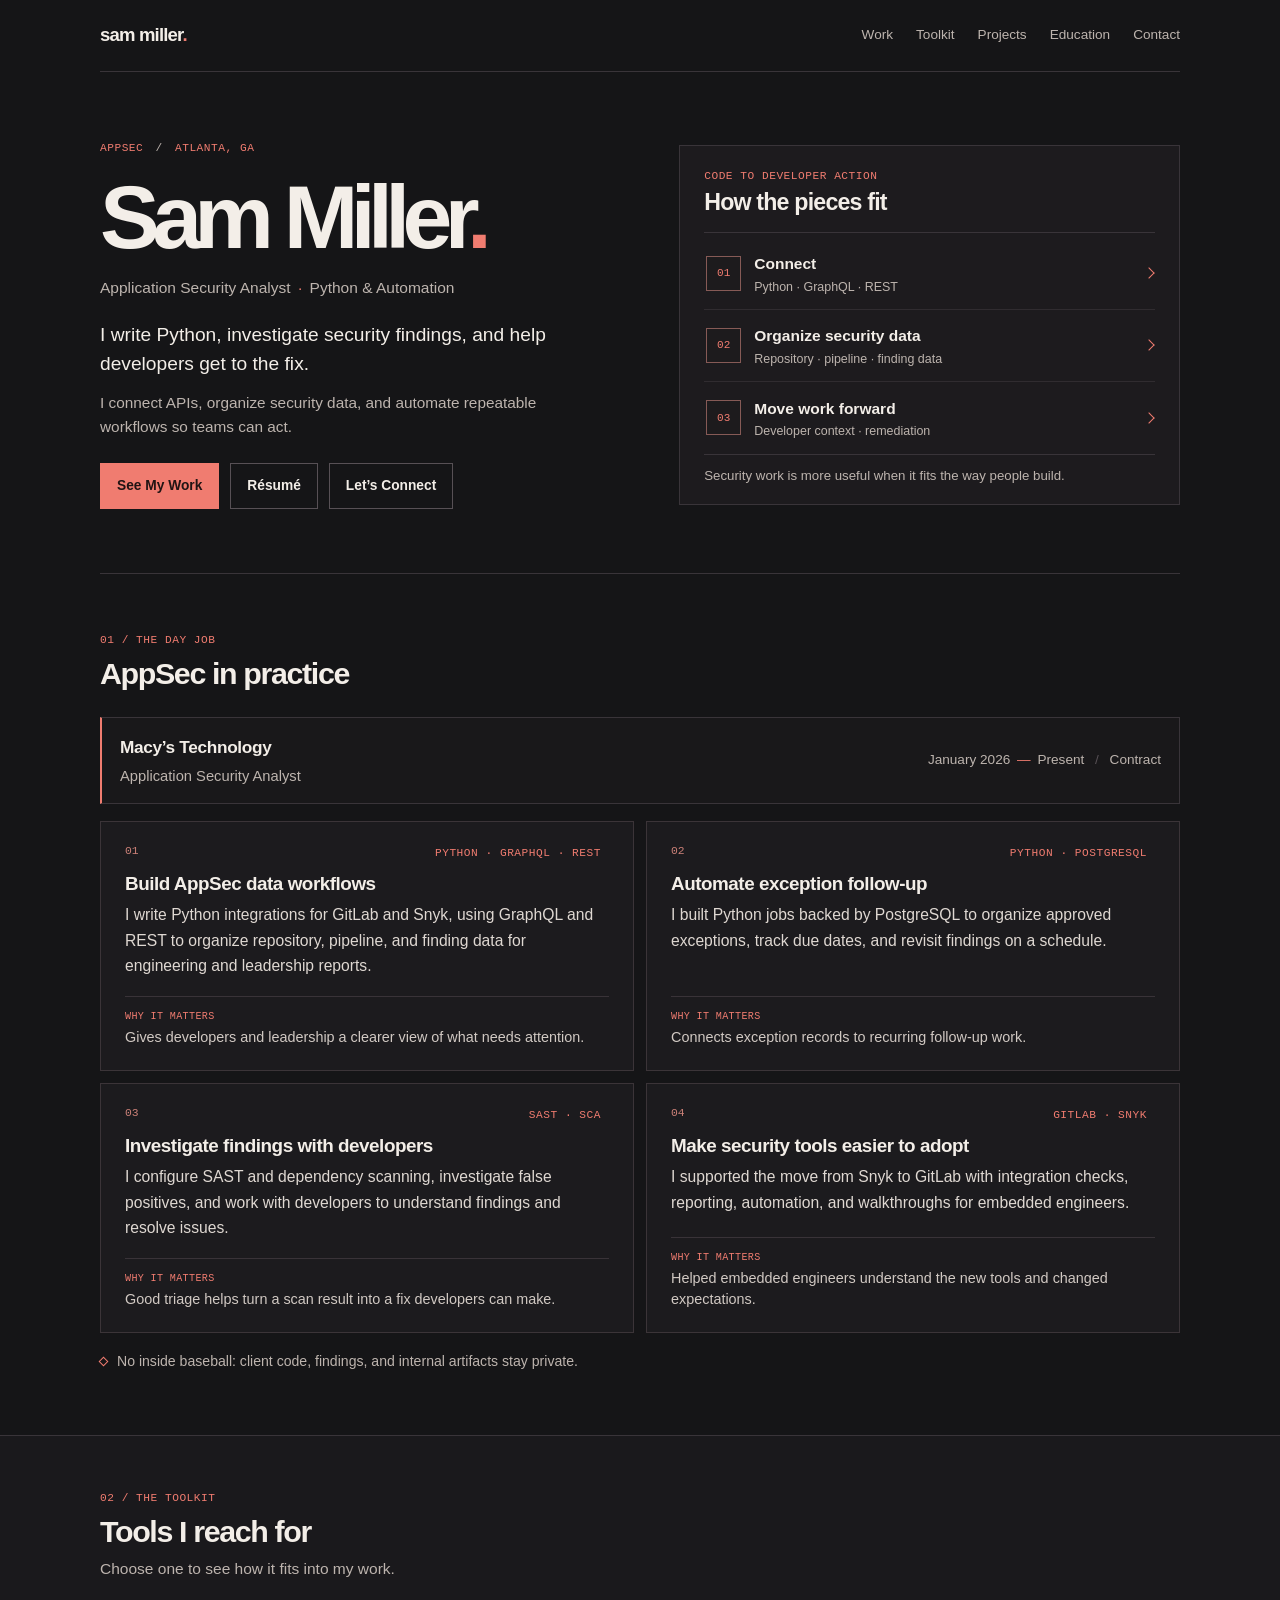
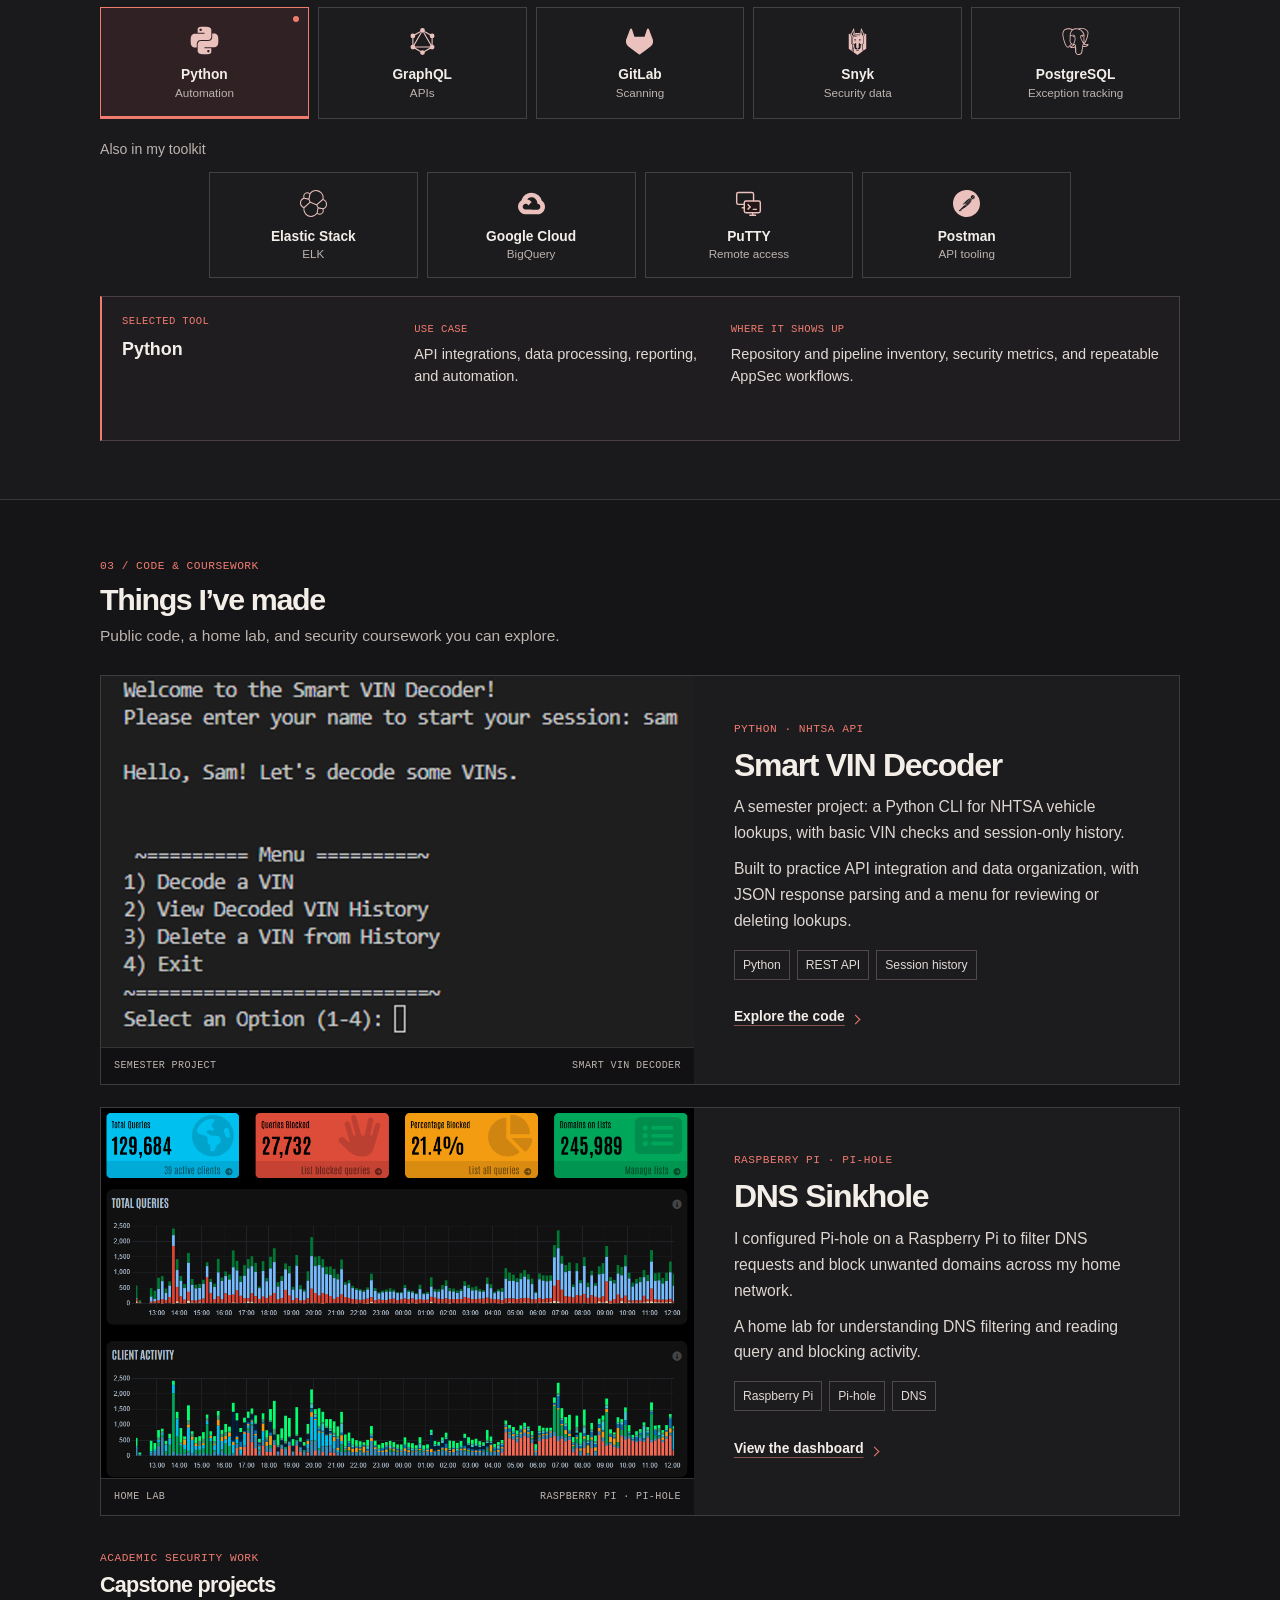
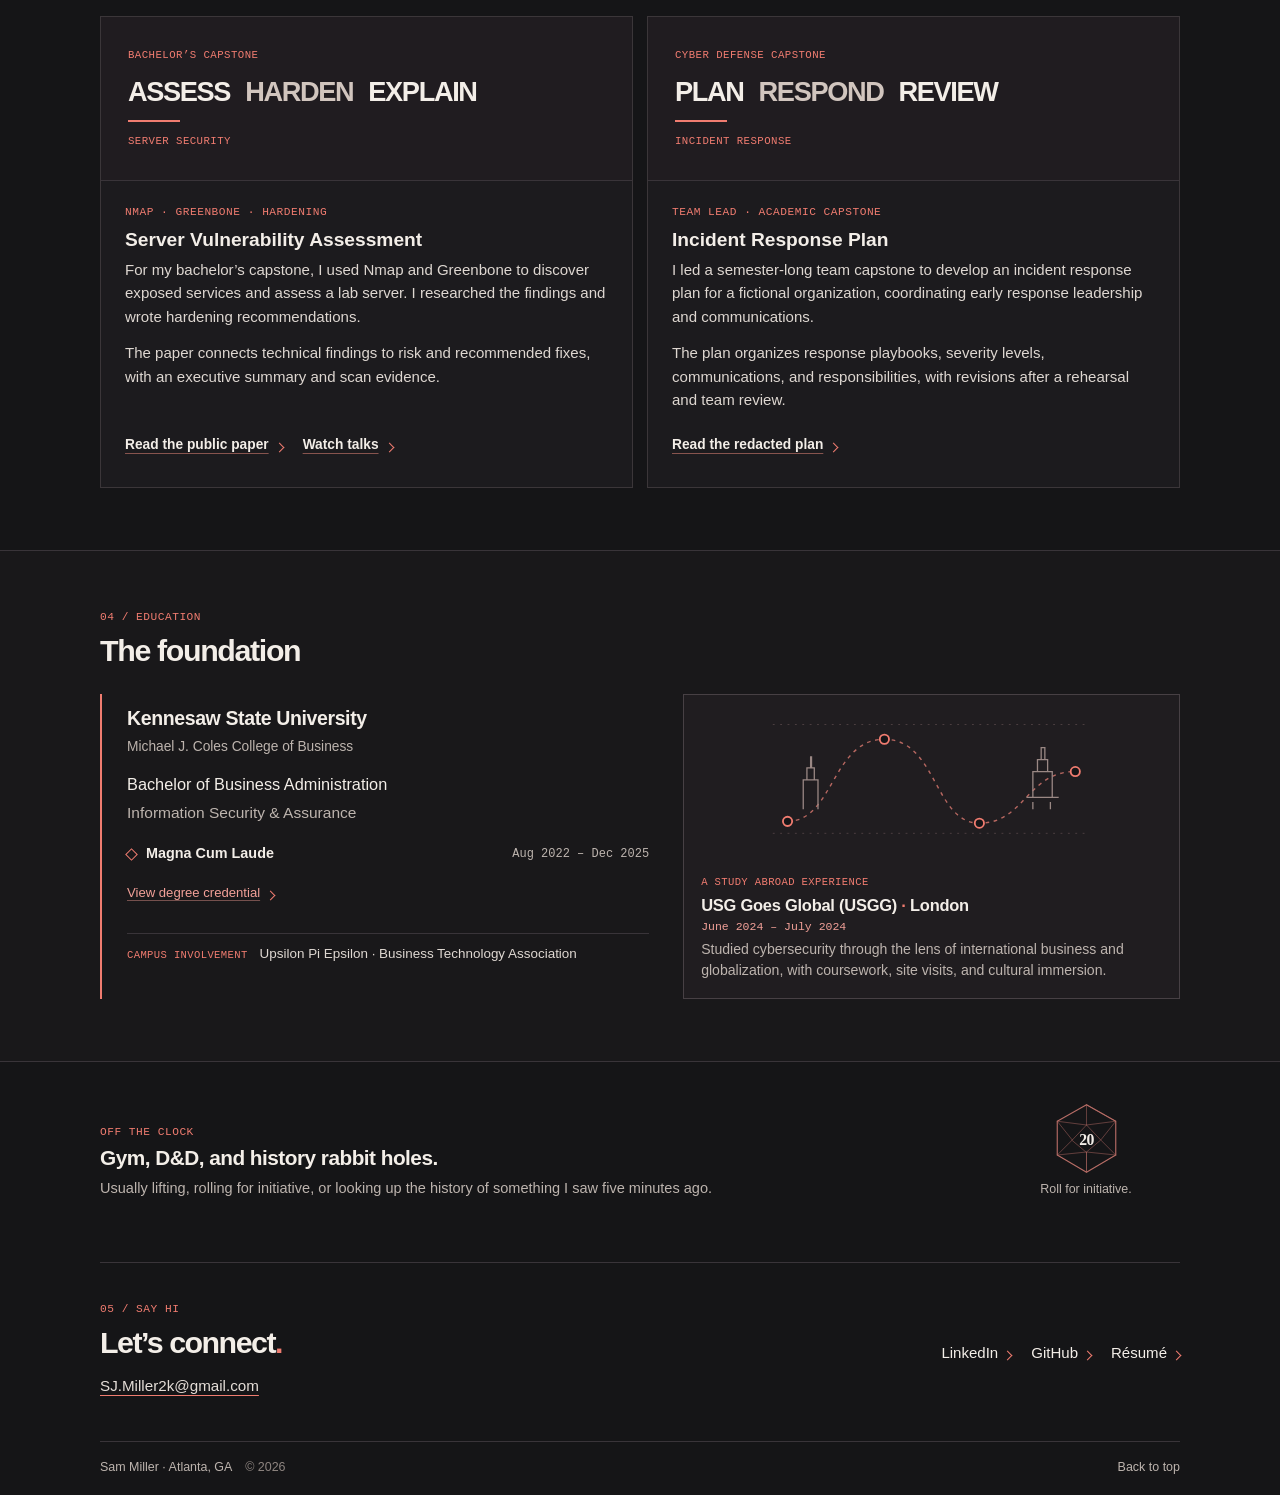
==== index.html @ bec7e261 "Remove public relocation wording" ====
<!doctype html>
<html lang="en">
<head>
<meta charset="utf-8">
<meta name="viewport" content="width=device-width, initial-scale=1">
<meta name="description" content="Sam Miller is an Atlanta-based Application Security Analyst who writes Python, connects security APIs, automates workflows, and works with developers on remediation.">
<meta name="author" content="Sam Miller">
<link rel="canonical" href="https://sammiller.netlify.app/">
<link rel="alternate" type="application/json" href="profile.json" title="Sam Miller profile data">
<meta name="theme-color" content="#151517">
<meta http-equiv="Content-Security-Policy" content="default-src 'none'; script-src 'self'; style-src 'self'; img-src 'self'; font-src 'self'; connect-src 'none'; object-src 'none'; base-uri 'none'; form-action 'none'">
<title>Sam Miller | Application Security</title>
<link rel="icon" href="assets/favicon.svg" type="image/svg+xml">
<link rel="stylesheet" href="styles.css">
<script src="app.js" defer></script>
</head>
<body itemscope itemtype="https://schema.org/ProfilePage">
<a class="skip" href="#main">Skip to content</a>
<header class="site-header wrap">
  <a class="wordmark" href="#" aria-label="Sam Miller, home">sam miller<span>.</span></a>
  <nav aria-label="Main navigation"><a href="#work">Work</a><a href="#toolkit">Toolkit</a><a href="#projects">Projects</a><a href="#education">Education</a><a href="#contact">Contact</a></nav>
</header>
<main id="main" tabindex="-1" itemprop="mainEntity" itemscope itemtype="https://schema.org/Person">
<meta itemprop="name" content="Sam Miller"><meta itemprop="jobTitle" content="Application Security Analyst">
<link itemprop="url" href="https://sammiller.netlify.app/"><link itemprop="sameAs" href="https://github.com/smill257"><link itemprop="sameAs" href="https://www.linkedin.com/in/booleanmethods/">
<section class="hero wrap" aria-labelledby="hero-title">
  <div class="hero-copy">
    <p class="eyebrow">APPSEC <span aria-hidden="true">/</span> ATLANTA, GA</p>
    <h1 id="hero-title">Sam Miller<span class="period">.</span></h1>
    <p class="hero-role">Application Security Analyst <span aria-hidden="true">·</span> Python &amp; Automation</p>
    <p class="hero-description">I write Python, investigate security findings, and help developers get to the fix.</p>
    <p class="hero-support">I connect APIs, organize security data, and automate repeatable workflows so teams can act.</p>
    <div class="hero-actions"><a class="button button-primary" href="#work">See My Work</a><a class="button button-secondary" href="assets/2026%20Sam%20Miller%20Resume.pdf" target="_blank" rel="noopener noreferrer">Résumé <span class="sr-only">(opens in a new tab)</span></a><a class="button button-secondary hero-connect" href="https://www.linkedin.com/in/booleanmethods/" target="_blank" rel="noopener noreferrer">Let&rsquo;s Connect<span class="sr-only"> (opens in a new tab)</span></a></div>
  </div>
  <div class="workflow" role="group" aria-labelledby="workflow-title">
    <div class="workflow-heading"><p class="eyebrow">CODE TO DEVELOPER ACTION</p><h2 id="workflow-title">How the pieces fit</h2></div>
    <ol class="workflow-list">
      <li><a class="workflow-step" href="#toolkit" data-tool-link="python"><span class="workflow-index">01</span><span class="workflow-copy"><strong>Connect</strong><small>Python <span aria-hidden="true">·</span> GraphQL <span aria-hidden="true">·</span> REST</small></span><span class="workflow-link" aria-hidden="true"></span></a></li>
      <li><a class="workflow-step" href="#reporting"><span class="workflow-index">02</span><span class="workflow-copy"><strong>Organize security data</strong><small>Repository <span aria-hidden="true">·</span> pipeline <span aria-hidden="true">·</span> finding data</small></span><span class="workflow-link" aria-hidden="true"></span></a></li>
      <li><a class="workflow-step" href="#scanning"><span class="workflow-index">03</span><span class="workflow-copy"><strong>Move work forward</strong><small>Developer context <span aria-hidden="true">·</span> remediation</small></span><span class="workflow-link" aria-hidden="true"></span></a></li>
    </ol>
    <p class="workflow-caption">Security work is more useful when it fits the way people build.</p>
  </div>
</section>

<section id="work" class="section work-section wrap" aria-labelledby="work-title">
  <header class="section-heading"><p class="eyebrow">01 / THE DAY JOB</p><h2 id="work-title">AppSec in practice</h2></header>
  <div class="employment">
    <div class="employer-lockup"><p class="employer-name">Macy&rsquo;s Technology</p><p class="employer-role">Application Security Analyst</p></div>
    <p class="employment-dates"><time datetime="2026-01">January 2026</time> <span aria-hidden="true">—</span> Present <span class="employment-divider" aria-hidden="true">/</span> Contract</p>
  </div>
  <div class="work-grid">
    <article class="work-card" id="reporting"><div class="work-card-top"><span class="work-icon" aria-hidden="true">01</span><p class="eyebrow">PYTHON <span aria-hidden="true">·</span> GRAPHQL <span aria-hidden="true">·</span> REST</p></div><h3>Build AppSec data workflows</h3><p class="work-description">I write Python integrations for GitLab and Snyk, using GraphQL and REST to organize repository, pipeline, and finding data for engineering and leadership reports.</p><p class="work-reason"><span>WHY IT MATTERS</span>Gives developers and leadership a clearer view of what needs attention.</p></article>
    <article class="work-card" id="exceptions"><div class="work-card-top"><span class="work-icon" aria-hidden="true">02</span><p class="eyebrow">PYTHON <span aria-hidden="true">·</span> POSTGRESQL</p></div><h3>Automate exception follow-up</h3><p class="work-description">I built Python jobs backed by PostgreSQL to organize approved exceptions, track due dates, and revisit findings on a schedule.</p><p class="work-reason"><span>WHY IT MATTERS</span>Connects exception records to recurring follow-up work.</p></article>
    <article class="work-card" id="scanning"><div class="work-card-top"><span class="work-icon" aria-hidden="true">03</span><p class="eyebrow">SAST <span aria-hidden="true">·</span> SCA</p></div><h3>Investigate findings with developers</h3><p class="work-description">I configure SAST and dependency scanning, investigate false positives, and work with developers to understand findings and resolve issues.</p><p class="work-reason"><span>WHY IT MATTERS</span>Good triage helps turn a scan result into a fix developers can make.</p></article>
    <article class="work-card" id="migration"><div class="work-card-top"><span class="work-icon" aria-hidden="true">04</span><p class="eyebrow">GITLAB <span aria-hidden="true">·</span> SNYK</p></div><h3>Make security tools easier to adopt</h3><p class="work-description">I supported the move from Snyk to GitLab with integration checks, reporting, automation, and walkthroughs for embedded engineers.</p><p class="work-reason"><span>WHY IT MATTERS</span>Helped embedded engineers understand the new tools and changed expectations.</p></article>
  </div>
  <p class="private-note"><span class="private-note-mark" aria-hidden="true"></span>No inside baseball: client code, findings, and internal artifacts stay private.</p>
</section>

<section id="toolkit" class="tool-section" aria-labelledby="toolkit-title"><div class="wrap">
  <header class="section-heading"><p class="eyebrow">02 / THE TOOLKIT</p><h2 id="toolkit-title">Tools I reach for</h2><p>Choose one to see how it fits into my work.</p></header>
  <ul class="tool-grid" aria-label="Core AppSec tools; select a tool for details">
    <li><button type="button" disabled class="tool-button" data-tool="python" aria-controls="tool-detail" aria-pressed="true"><span class="icon-shell"><img src="assets/python.svg" alt="" width="36" height="36"></span><span class="tool-name">Python</span><small>Automation</small></button></li>
    <li><button type="button" disabled class="tool-button" data-tool="graphql" aria-controls="tool-detail" aria-pressed="false"><span class="icon-shell"><img src="assets/graphql.svg" alt="" width="36" height="36"></span><span class="tool-name">GraphQL</span><small>APIs</small></button></li>
    <li><button type="button" disabled class="tool-button" data-tool="gitlab" aria-controls="tool-detail" aria-pressed="false"><span class="icon-shell"><img src="assets/gitlab.svg" alt="" width="36" height="36"></span><span class="tool-name">GitLab</span><small>Scanning</small></button></li>
    <li><button type="button" disabled class="tool-button" data-tool="snyk" aria-controls="tool-detail" aria-pressed="false"><span class="icon-shell"><img src="assets/snyk.svg" alt="" width="36" height="36"></span><span class="tool-name">Snyk</span><small>Security data</small></button></li>
    <li><button type="button" disabled class="tool-button" data-tool="postgresql" aria-controls="tool-detail" aria-pressed="false"><span class="icon-shell"><img src="assets/postgresql.svg" alt="" width="36" height="36"></span><span class="tool-name">PostgreSQL</span><small>Exception tracking</small></button></li>
  </ul>
  <p class="tool-familiar-label">Also in my toolkit</p>
  <ul class="tool-grid tool-grid-secondary" aria-label="Additional tools; select a tool for details">
    <li><button type="button" disabled class="tool-button" data-tool="elastic" aria-controls="tool-detail" aria-pressed="false"><span class="icon-shell"><img src="assets/elastic.svg" alt="" width="36" height="36"></span><span class="tool-name">Elastic Stack</span><small>ELK</small></button></li>
    <li><button type="button" disabled class="tool-button" data-tool="googlecloud" aria-controls="tool-detail" aria-pressed="false"><span class="icon-shell"><img src="assets/googlecloud.svg" alt="" width="36" height="36"></span><span class="tool-name">Google Cloud</span><small>BigQuery</small></button></li>
    <li><button type="button" disabled class="tool-button" data-tool="putty" aria-controls="tool-detail" aria-pressed="false"><span class="icon-shell"><img src="assets/putty.svg" alt="" width="36" height="36"></span><span class="tool-name">PuTTY</span><small>Remote access</small></button></li>
    <li><button type="button" disabled class="tool-button" data-tool="postman" aria-controls="tool-detail" aria-pressed="false"><span class="icon-shell"><img src="assets/postman.svg" alt="" width="36" height="36"></span><span class="tool-name">Postman</span><small>API tooling</small></button></li>
  </ul>
  <div id="tool-detail" class="tool-detail" aria-live="polite" aria-atomic="true">
    <div class="tool-current"><span class="detail-label">SELECTED TOOL</span><strong id="tool-name">Python</strong></div>
    <div class="tool-notes"><div><span class="detail-label">USE CASE</span><p id="tool-use">API integrations, data processing, reporting, and automation.</p></div><div><span class="detail-label">WHERE IT SHOWS UP</span><p id="tool-description">Repository and pipeline inventory, security metrics, and repeatable AppSec workflows.</p></div></div>
  </div>
</div></section>

<section id="projects" class="section projects-section wrap" aria-labelledby="projects-title">
  <header class="section-heading"><p class="eyebrow">03 / CODE &amp; COURSEWORK</p><h2 id="projects-title">Things I&rsquo;ve made</h2><p>Public code, a home lab, and security coursework you can explore.</p></header>
  <article class="project-feature">
    <figure class="project-visual">
      <a class="project-image-link" href="assets/vin.png" target="_blank" rel="noopener noreferrer" aria-label="Open the Smart VIN Decoder screenshot at full size"><img src="assets/vin.png" alt="Smart VIN Decoder menu with options to decode a VIN, view lookup history, or remove an entry" width="1799" height="1125"></a>
      <figcaption><span>SEMESTER PROJECT</span><span>SMART VIN DECODER</span></figcaption>
    </figure>
    <div class="project-feature-copy"><p class="eyebrow">PYTHON <span aria-hidden="true">·</span> NHTSA API</p><h3>Smart VIN Decoder</h3><p>A semester project: a Python CLI for NHTSA vehicle lookups, with basic VIN checks and session-only history.</p><p class="project-why">Built to practice API integration and data organization, with JSON response parsing and a menu for reviewing or deleting lookups.</p><ul class="project-tags" aria-label="Project technologies"><li>Python</li><li>REST API</li><li>Session history</li></ul><a class="text-link" href="https://github.com/ksu-is/Smart-VIN-Decoder" target="_blank" rel="noopener noreferrer">Explore the code <span class="arrow-mark" aria-hidden="true"></span><span class="sr-only">(opens in a new tab)</span></a></div>
  </article>
  <article class="project-feature project-feature-secondary">
    <figure class="project-visual">
      <a class="project-image-link" href="assets/homelab.png" target="_blank" rel="noopener noreferrer" aria-label="Open the Pi-hole home network screenshot at full size"><img src="assets/homelab.png" alt="Pi-hole dashboard showing DNS query and blocking activity on my home network" width="1082" height="686" loading="lazy"></a>
      <figcaption><span>HOME LAB</span><span>RASPBERRY PI · PI-HOLE</span></figcaption>
    </figure>
    <div class="project-feature-copy"><p class="eyebrow">RASPBERRY PI <span aria-hidden="true">·</span> PI-HOLE</p><h3>DNS Sinkhole</h3><p>I configured Pi-hole on a Raspberry Pi to filter DNS requests and block unwanted domains across my home network.</p><p class="project-why">A home lab for understanding DNS filtering and reading query and blocking activity.</p><ul class="project-tags" aria-label="Project technologies"><li>Raspberry Pi</li><li>Pi-hole</li><li>DNS</li></ul><a class="text-link" href="assets/homelab.png" target="_blank" rel="noopener noreferrer">View the dashboard <span class="arrow-mark" aria-hidden="true"></span><span class="sr-only">(opens in a new tab)</span></a></div>
  </article>
  <div class="capstone-group" aria-labelledby="capstones-title">
    <header class="capstone-group-heading"><p class="eyebrow">ACADEMIC SECURITY WORK</p><h3 id="capstones-title">Capstone projects</h3></header>
    <div class="project-grid">
      <article class="project-card capstone-card">
        <div class="capstone-art" role="img" aria-label="Bachelor's capstone about server security, vulnerability assessment, and hardening"><p class="capstone-art-label">BACHELOR&rsquo;S CAPSTONE</p><div class="capstone-art-title"><span>ASSESS</span><span>HARDEN</span><span>EXPLAIN</span></div><div class="capstone-art-rule" aria-hidden="true"></div><p class="capstone-art-note">SERVER SECURITY</p></div>
        <div class="project-body"><p class="eyebrow">NMAP <span aria-hidden="true">·</span> GREENBONE <span aria-hidden="true">·</span> HARDENING</p><h4>Server Vulnerability Assessment</h4><p>For my bachelor&rsquo;s capstone, I used Nmap and Greenbone to discover exposed services and assess a lab server. I researched the findings and wrote hardening recommendations.</p><p class="project-why">The paper connects technical findings to risk and recommended fixes, with an executive summary and scan evidence.</p><div class="project-actions"><a class="text-link" href="assets/server-security-assessment-public.pdf" target="_blank" rel="noopener noreferrer">Read the public paper <span class="arrow-mark" aria-hidden="true"></span><span class="sr-only">(opens in a new tab)</span></a><a class="text-link" href="https://www.youtube.com/@smill257" target="_blank" rel="noopener noreferrer">Watch talks <span class="arrow-mark" aria-hidden="true"></span><span class="sr-only">(opens in a new tab)</span></a></div></div>
      </article>
      <article class="project-card capstone-card">
        <div class="capstone-art incident-art" role="img" aria-label="Cyber defense capstone focused on planning, responding to, and reviewing a simulated incident"><p class="capstone-art-label">CYBER DEFENSE CAPSTONE</p><div class="capstone-art-title"><span>PLAN</span><span>RESPOND</span><span>REVIEW</span></div><div class="capstone-art-rule" aria-hidden="true"></div><p class="capstone-art-note">INCIDENT RESPONSE</p></div>
        <div class="project-body"><p class="eyebrow">TEAM LEAD <span aria-hidden="true">·</span> ACADEMIC CAPSTONE</p><h4>Incident Response Plan</h4><p>I led a semester-long team capstone to develop an incident response plan for a fictional organization, coordinating early response leadership and communications.</p><p class="project-why">The plan organizes response playbooks, severity levels, communications, and responsibilities, with revisions after a rehearsal and team review.</p><div class="project-actions"><a class="text-link" href="assets/cyber-defense-capstone-public.pdf" target="_blank" rel="noopener noreferrer">Read the redacted plan <span class="arrow-mark" aria-hidden="true"></span><span class="sr-only">(opens in a new tab)</span></a></div></div>
      </article>
    </div>
  </div>
</section>

<section id="education" class="section education-section" aria-labelledby="education-title"><div class="wrap">
  <header class="section-heading"><p class="eyebrow">04 / EDUCATION</p><h2 id="education-title">The foundation</h2></header>
  <div class="education-layout">
    <article class="degree-record">
      <p class="degree-school">Kennesaw State University</p><p class="degree-college">Michael J. Coles College of Business</p>
      <p class="degree-name">Bachelor of Business Administration</p>
      <p class="degree-field">Information Security &amp; Assurance</p>
      <div class="degree-honors"><span class="honors-mark" aria-hidden="true"></span><strong>Magna Cum Laude</strong><span class="degree-year">Aug 2022 – Dec 2025</span></div>
      <a class="degree-link" href="https://www.parchment.com/lp/award/39bc6d3f-73ac-4e2e-8954-86c18e201100" target="_blank" rel="noopener noreferrer">View degree credential <span class="arrow-mark" aria-hidden="true"></span><span class="sr-only">(opens in a new tab)</span></a>

      <div class="degree-involvement"><p class="detail-label">CAMPUS INVOLVEMENT</p><p>Upsilon Pi Epsilon <span aria-hidden="true">·</span> Business Technology Association</p></div>
    </article>
    <article class="study-abroad">
      <div class="study-art" aria-hidden="true"><svg viewBox="0 0 380 180" fill="none"><path class="study-route" d="M34 137C84 137 82 48 139 48s54 91 103 91 52-56 104-56"/><circle class="study-stop" cx="34" cy="137" r="5"/><circle class="study-stop" cx="139" cy="48" r="5"/><circle class="study-stop" cx="242" cy="139" r="5"/><circle class="study-stop" cx="346" cy="83" r="5"/><path class="study-landmark" d="M293 111h35m-28 0V83h21v28m-16-28V70h11v13m-7-13V57h4v13m-13 54v-8m19 8v-8M51 124V92h16v32m-12-32V79h8v13m-4-13V67h1v12"/><path class="study-grid" d="M18 32h344M18 150h344"/></svg></div>
      <div class="study-copy"><p class="detail-label">A STUDY ABROAD EXPERIENCE</p><h3>USG Goes Global (USGG) <span aria-hidden="true">·</span> London</h3><p class="study-date"><time datetime="2024-06">June 2024</time> – <time datetime="2024-07">July 2024</time></p><p>Studied cybersecurity through the lens of international business and globalization, with coursework, site visits, and cultural immersion.</p></div>
    </article>
  </div>
</div></section>

<section class="off-clock wrap" aria-labelledby="off-clock-title">
  <div class="off-clock-copy"><p class="eyebrow">OFF THE CLOCK</p><h2 id="off-clock-title">Gym, D&amp;D, and history rabbit holes.</h2><p>Usually lifting, rolling for initiative, or looking up the history of something I saw five minutes ago.</p></div>
  <div class="d20-wrap"><button class="d20-roll" id="d20-roll" type="button" disabled aria-label="Roll the die."><svg class="d20" viewBox="0 0 100 100" aria-hidden="true"><path class="d20-outline" d="M50 5 89 27 89 72 50 95 11 72 11 27Z"/><path class="d20-facet" d="M50 5 50 32 11 27M50 5 89 27 50 32M11 27 31 52 11 72M89 27 69 52 89 72M11 72 50 68 50 95M89 72 50 68 50 95M31 52 50 32 69 52 50 68Z"/><text class="d20-number" id="d20-number" x="50" y="58" text-anchor="middle">20</text></svg></button><p class="d20-message" aria-live="polite" aria-atomic="true"><span id="d20-result">Roll for initiative.</span> <a class="d20-connect" id="d20-connect" href="https://www.linkedin.com/in/booleanmethods/" target="_blank" rel="noopener noreferrer" hidden>Let&rsquo;s connect.<span class="sr-only"> (opens in a new tab)</span></a></p></div>
</section>

<section id="contact" class="contact-section wrap" aria-labelledby="contact-title">
  <div><p class="eyebrow">05 / SAY HI</p><h2 id="contact-title">Let&rsquo;s connect<span>.</span></h2><a class="email-address" href="mailto:SJ.Miller2k@gmail.com">SJ.Miller2k@gmail.com</a></div>
  <nav class="contact-links" aria-label="Contact and profiles"><a href="https://www.linkedin.com/in/booleanmethods/" target="_blank" rel="noopener noreferrer">LinkedIn <span class="arrow-mark" aria-hidden="true"></span><span class="sr-only">(opens in a new tab)</span></a><a href="https://github.com/smill257" target="_blank" rel="noopener noreferrer">GitHub <span class="arrow-mark" aria-hidden="true"></span><span class="sr-only">(opens in a new tab)</span></a><a href="assets/2026%20Sam%20Miller%20Resume.pdf" target="_blank" rel="noopener noreferrer">Résumé <span class="arrow-mark" aria-hidden="true"></span><span class="sr-only">(opens in a new tab)</span></a></nav>
</section>
</main>
<footer class="wrap"><span>Sam Miller <span aria-hidden="true">·</span> Atlanta, GA <span class="copyright">© <span id="year">2026</span></span></span><a href="#">Back to top</a></footer>
</body>
</html>
---- styles.css ----
:root {
  color-scheme: dark;
  --bg: #151517;
  --panel: #1c1b1e;
  --panel-raised: #211f22;
  --text: #f3eee8;
  --muted: #bdb4ae;
  --red: #f07c70;
  --line: #393439;
  --line-strong: #575055;
  --mono: Consolas, "Cascadia Code", monospace;
  --sans: "Segoe UI", Arial, sans-serif;
}
* { box-sizing: border-box; }
html { scroll-behavior: smooth; scroll-padding-top: 22px; }
body { min-width: 320px; margin: 0; background: var(--bg); color: var(--text); font: 16px/1.65 var(--sans); -webkit-font-smoothing: antialiased; }
a { color: inherit; text-decoration: none; }
h1, h2, h3, h4, p { margin: 0; }
h1, h2, h3, h4 { line-height: 1.15; }
.wrap { width: min(1080px, calc(100% - 56px)); margin-inline: auto; }
.sr-only { position: absolute; width: 1px; height: 1px; padding: 0; margin: -1px; overflow: hidden; clip: rect(0, 0, 0, 0); white-space: nowrap; border: 0; }
a:focus-visible, button:focus-visible { outline: 3px solid #ffd0c9; outline-offset: 4px; }
::selection { background: #843e37; color: white; }
.skip { position: fixed; z-index: 10; top: -100px; left: 16px; padding: 12px 18px; background: var(--text); color: #171718; }
.skip:focus { top: 15px; }

.site-header { min-height: 72px; display: flex; justify-content: space-between; align-items: center; border-bottom: 1px solid var(--line); }
.wordmark { font-size: 1.16rem; font-weight: 750; letter-spacing: -.045em; white-space: nowrap; }
.wordmark span, .period, .contact-section h2 span { color: var(--red); }
.site-header nav { display: flex; align-items: center; gap: 23px; }
.site-header nav a { min-height: 44px; display: flex; align-items: center; color: var(--muted); font-size: .85rem; transition: color .16s ease; }
.site-header nav a:hover, .contact-links a:hover { color: var(--red); }

.hero { display: grid; grid-template-columns: 1.02fr .98fr; align-items: center; gap: clamp(26px, 5vw, 58px); padding-block: 68px 64px; border-bottom: 1px solid var(--line); }
.hero-copy { width: 100%; min-width: 0; }
.eyebrow { color: var(--red); font: .7rem/1.5 var(--mono); letter-spacing: .045em; }
.hero-copy > .eyebrow { margin-bottom: 17px; }
.hero-copy > .eyebrow span { color: var(--muted); padding-inline: 5px; }
h1 { margin: 0 0 13px; font-size: clamp(3.7rem, 7vw, 6.5rem); font-weight: 760; letter-spacing: -.085em; line-height: .98; }
.hero-role { margin-bottom: 21px; color: var(--muted); font-size: .97rem; }
.hero-role span { color: var(--red); padding-inline: 3px; }
.hero-description { max-width: 475px; font-size: 1.2rem; line-height: 1.5; }
.hero-support { max-width: 455px; margin-top: 12px; color: var(--muted); font-size: .96rem; line-height: 1.55; }
.hero-actions { display: flex; flex-wrap: wrap; align-items: center; gap: 11px; margin-top: 25px; }
.button { min-height: 46px; display: inline-flex; justify-content: center; align-items: center; padding: 10px 16px; font-size: .86rem; font-weight: 650; transition: background .16s ease, color .16s ease, border-color .16s ease; }
.button-primary { border: 1px solid var(--red); background: var(--red); color: #201414; }
.button-primary:hover { border-color: #ffaaa0; background: #ffaaa0; }
.button-secondary { border: 1px solid var(--line-strong); color: var(--text); }
.button-secondary:hover { border-color: var(--red); color: var(--red); }

.workflow { min-width: 0; padding: 22px 24px 17px; border: 1px solid var(--line); background: #1d1b1e; }
.workflow-heading { padding-bottom: 16px; border-bottom: 1px solid var(--line); }
.workflow-heading .eyebrow { margin-bottom: 5px; }
.workflow-heading h2 { font-size: 1.45rem; letter-spacing: -.035em; }
.workflow-list { list-style: none; padding: 0; margin: 5px 0 0; }
.workflow-list li { position: relative; }

.workflow-step { position: relative; z-index: 1; min-height: 72px; display: flex; align-items: center; gap: 13px; padding: 10px 2px; border-bottom: 1px solid #302c30; }
.workflow-list li:last-child .workflow-step { border-bottom: 0; }
.workflow-index { width: 35px; height: 35px; flex: 0 0 35px; display: grid; place-items: center; border: 1px solid #865a56; background: #1d1b1d; color: var(--red); font: .69rem var(--mono); }
.workflow-copy { min-width: 0; display: flex; flex: 1; flex-direction: column; gap: 1px; }
.workflow-copy strong { font-size: .97rem; font-weight: 650; }
.workflow-copy small { color: var(--muted); font-size: .78rem; line-height: 1.45; }
.workflow-link { width: 8px; height: 8px; flex: 0 0 8px; border-top: 1.5px solid var(--red); border-right: 1.5px solid var(--red); transform: rotate(45deg); transition: transform .16s ease; }
.workflow-step:hover .workflow-copy strong { color: var(--red); }
.workflow-step:hover .workflow-link { transform: translateX(3px) rotate(45deg); }
.workflow-step:focus-visible { z-index: 2; }
.workflow-caption { padding-top: 10px; border-top: 1px solid var(--line); color: var(--muted); font-size: .83rem; }

.section { padding-block: 58px 62px; }
.section-heading { margin-bottom: 26px; }
.section-heading .eyebrow { margin-bottom: 7px; }
.section-heading h2 { font-size: 1.9rem; letter-spacing: -.045em; }
.section-heading > p:last-child:not(.eyebrow) { margin-top: 7px; color: var(--muted); font-size: .97rem; }
.employment { display: flex; justify-content: space-between; align-items: center; gap: 18px; margin: 0 0 17px; padding: 15px 18px; border: 1px solid var(--line); border-left: 2px solid var(--red); background: #19181a; }
.employer-lockup { min-width: 0; display: flex; flex-direction: column; gap: 2px; }
.employer-name { font-size: 1.08rem; font-weight: 700; letter-spacing: -.02em; }
.employer-role { color: var(--muted); font-size: .92rem; }
.employment-dates { flex: 0 0 auto; color: var(--muted); font-size: .85rem; }
.employment-dates > span:first-of-type { color: var(--red); padding-inline: 3px; }
.employment-divider { color: var(--line-strong); padding-inline: 7px; }
.work-grid { display: grid; grid-template-columns: repeat(2, minmax(0, 1fr)); gap: 12px; }
.work-card { min-width: 0; min-height: 250px; display: flex; flex-direction: column; padding: 23px 24px 21px; border: 1px solid #3b3438; background: var(--panel); transition: border-color .18s ease, transform .18s ease; }
.work-card:hover { border-color: #a45f59; transform: translateY(-2px); }
.work-card-top { display: flex; justify-content: space-between; gap: 12px; margin-bottom: 11px; }
.work-card .eyebrow { padding-right: 8px; }
.work-icon { color: #cc8178; font: .71rem var(--mono); }
.work-card h3 { margin-bottom: 8px; font-size: 1.18rem; letter-spacing: -.025em; }
.work-description { margin-bottom: 18px; color: #dfd8d2; font-size: .98rem; line-height: 1.6; }
.work-reason { margin-top: auto; padding-top: 12px; border-top: 1px solid #393338; color: #d1c9c3; font-size: .9rem; line-height: 1.5; }
.work-reason span { display: block; margin-bottom: 3px; color: var(--red); font: .63rem/1.5 var(--mono); letter-spacing: .035em; }
.private-note { display: flex; align-items: center; gap: 10px; margin-top: 17px; color: var(--muted); font-size: .88rem; }
.private-note-mark { width: 7px; height: 7px; flex: 0 0 7px; border: 1px solid var(--red); transform: rotate(45deg); }

.tool-section { padding-block: 54px 58px; border-block: 1px solid var(--line); background: #1a191c; }
.tool-section .section-heading { display: block; }
.tool-section .section-heading .eyebrow { margin-bottom: 7px; }
.tool-section .section-heading h2 { text-align: left; }
.tool-section .section-heading > p:last-child:not(.eyebrow) { max-width: none; margin-top: 7px; text-align: left; }
.tool-grid { display: flex; justify-content: center; flex-wrap: wrap; gap: 9px; list-style: none; padding: 0; margin: 0; }
.tool-grid li { min-width: 0; flex: 0 0 calc((100% - 36px) / 5); }
.tool-button { position: relative; width: 100%; min-height: 112px; display: flex; flex-direction: column; align-items: center; justify-content: center; padding: 12px 7px 15px; border: 1px solid #454045; background: #1c1b1e; color: var(--text); cursor: pointer; transition: border-color .17s ease, background .17s ease, transform .17s ease; }
.tool-button:hover { border-color: #a86b65; background: #242023; transform: translateY(-2px); }
.tool-button[aria-pressed="true"] { border-color: var(--red); background: #302224; box-shadow: inset 0 -2px 0 var(--red); }
.tool-button[aria-pressed="true"]::after { position: absolute; top: 8px; right: 9px; width: 6px; height: 6px; border-radius: 50%; background: var(--red); content: ""; }
.tool-button:focus-visible { outline-offset: 3px; }
.icon-shell { width: 37px; height: 37px; display: grid; place-items: center; margin-bottom: 5px; }
.tool-grid img { display: block; width: 27px; height: 27px; object-fit: contain; transition: transform .18s ease; }
.tool-button:hover img, .tool-button[aria-pressed="true"] img { transform: translateY(-1px) scale(1.04); }
.tool-name { font-size: .86rem; font-weight: 600; line-height: 1.4; text-align: center; }
.tool-button small { color: var(--muted); font-size: .73rem; line-height: 1.35; text-align: center; }
.tool-detail { display: grid; grid-template-columns: minmax(145px, .72fr) 2fr; gap: 24px; min-height: 145px; margin: 18px 0 0; padding: 17px 20px; border: 1px solid #484045; border-left: 2px solid var(--red); background: #201d20; }
.tool-familiar-label { margin: 19px 0 10px; color: var(--muted); font-size: .88rem; }
.tool-grid-secondary .tool-button { min-height: 96px; }
.tool-current { display: flex; flex-direction: column; gap: 5px; }
.detail-label { color: var(--red); font: .66rem/1.5 var(--mono); letter-spacing: .035em; }
.tool-current strong { font-size: 1.12rem; font-weight: 650; }
.tool-notes { display: grid; grid-template-columns: .9fr 1.3fr; gap: 20px; }
.tool-notes p { margin-top: 4px; color: #e1dad4; font-size: .91rem; line-height: 1.5; }

.projects-section { padding-bottom: 62px; }
.project-feature { display: grid; grid-template-columns: 1.1fr .9fr; min-width: 0; margin-bottom: 22px; border: 1px solid #403a3e; background: var(--panel); }
.project-visual { min-width: 0; display: flex; flex-direction: column; margin: 0; background: #111113; }
.project-image-link { min-height: 0; width: 100%; aspect-ratio: 16 / 10; flex: none; align-self: start; display: grid; place-items: center; overflow: hidden; background: #111113; }
.project-image-link img { display: block; width: 100%; height: 100%; object-fit: contain; transition: transform .25s ease; }
.project-image-link:hover img { transform: scale(1.025); }
.project-visual figcaption { min-height: 37px; display: flex; justify-content: space-between; align-items: center; gap: 12px; padding: 7px 13px; border-top: 1px solid #363136; color: var(--muted); font: .63rem/1.4 var(--mono); letter-spacing: .035em; }
.project-feature-copy { display: flex; flex-direction: column; align-items: flex-start; justify-content: center; padding: clamp(23px, 3.6vw, 40px); }
.project-feature-copy > .eyebrow { margin-bottom: 9px; }
.project-feature-copy h3 { margin-bottom: 11px; font-size: clamp(1.5rem, 2.6vw, 2rem); letter-spacing: -.04em; }
.project-feature-copy > p:not(.eyebrow) { color: #ded7d1; font-size: .98rem; line-height: 1.65; }
.project-feature-copy .project-why { margin-top: 10px; color: var(--muted); font-size: .9rem; }
.project-tags { display: flex; flex-wrap: wrap; gap: 7px; list-style: none; padding: 0; margin: 16px 0 17px; }
.project-tags li { padding: 4px 8px; border: 1px solid #51484c; color: #e2dad4; font-size: .76rem; }
.text-link { min-height: 42px; display: inline-flex; align-items: center; gap: 7px; color: var(--text); font-size: .86rem; font-weight: 600; text-decoration: underline; text-decoration-color: #87544e; text-underline-offset: 4px; }
.text-link:hover { color: var(--red); }
.arrow-mark { width: 7px; height: 7px; display: inline-block; border-top: 1.5px solid var(--red); border-right: 1.5px solid var(--red); transform: translateY(2px) rotate(45deg); }
.project-grid { display: grid; grid-template-columns: repeat(2, minmax(0, 1fr)); gap: 14px; }
.project-card { min-width: 0; display: flex; flex-direction: column; border: 1px solid #3b3639; background: var(--panel); transition: border-color .18s ease, transform .18s ease; }
.project-card:hover { border-color: #a45f59; transform: translateY(-2px); }
.project-visual-small .project-image-link { min-height: 0; }
.project-visual-small .project-image-link img { object-fit: contain; }
.project-body { flex: 1; display: flex; flex-direction: column; align-items: flex-start; padding: 23px 24px 21px; }
.project-body .eyebrow { margin-bottom: 8px; }
.project-body h3, .project-body h4 { margin-bottom: 7px; font-size: 1.2rem; }
.project-body > p:not(.eyebrow) { margin-bottom: 12px; color: #ded7d1; font-size: .94rem; line-height: 1.58; }
.project-body .text-link { margin-top: auto; }
.project-actions { display: flex; flex-wrap: wrap; gap: 10px 20px; margin-top: auto; }
.capstone-group { margin-top: 34px; }
.capstone-group-heading { display: grid; gap: 6px; margin-bottom: 18px; }
.capstone-group-heading .eyebrow { margin: 0; }
.capstone-group-heading h3 { margin: 0; font-size: 1.35rem; letter-spacing: -.035em; }
.capstone-art { min-height: 164px; position: relative; display: flex; flex-direction: column; justify-content: center; overflow: hidden; padding: 22px 27px; border-bottom: 1px solid var(--line); background-color: #201c20; }
.capstone-art-label, .capstone-art-note { color: var(--red); font: .67rem/1.5 var(--mono); letter-spacing: .04em; }
.capstone-art-title { display: flex; flex-wrap: wrap; gap: 4px 15px; margin-block: 13px; font: 700 clamp(1.3rem, 2.3vw, 1.7rem)/1.15 var(--sans); letter-spacing: -.05em; }
.capstone-art-title span:nth-child(2) { color: #d1c5be; }
.capstone-art-rule { width: 52px; height: 2px; margin: 0 0 11px; background: var(--red); }

.education-section { border-block: 1px solid var(--line); background: #19181a; }
.education-layout { display: grid; grid-template-columns: 1.05fr .95fr; align-items: stretch; gap: 34px; }
.degree-record { padding: 8px 0 8px 25px; border-left: 2px solid var(--red); }
.degree-school { margin-bottom: 0; font-size: 1.22rem; font-weight: 700; letter-spacing: -.02em; }
.degree-college { margin: 2px 0 12px; color: var(--muted); font-size: .86rem; }
.degree-name { font-size: 1.02rem; }
.degree-field { margin-top: 2px; color: var(--muted); font-size: .97rem; }
.degree-honors { display: flex; flex-wrap: wrap; align-items: center; gap: 8px 10px; margin-top: 17px; }
.honors-mark { width: 9px; height: 9px; border: 1px solid var(--red); transform: rotate(45deg); }
.degree-honors strong { font-size: .9rem; font-weight: 650; }
.degree-year { margin-left: auto; color: var(--muted); font: .75rem var(--mono); }
.degree-link { display: inline-flex; align-items: center; gap: 7px; min-height: 44px; margin-top: 5px; color: #f2a098; font-size: .82rem; text-decoration: underline; text-decoration-color: #75504d; text-underline-offset: 3px; }
.degree-link:hover { color: var(--text); }
.degree-involvement { display: flex; align-items: baseline; flex-wrap: wrap; gap: 4px 12px; margin-top: 18px; padding-top: 10px; border-top: 1px solid var(--line); }
.degree-involvement > p:last-child { color: #dfd8d2; font-size: .84rem; line-height: 1.45; }
.academic-focus { margin-top: 20px; }
.academic-focus ul { display: flex; flex-wrap: wrap; gap: 6px 17px; list-style: none; padding: 0; margin: 8px 0 0; }
.academic-focus li { color: #dfd8d2; font-size: .86rem; }
.academic-focus li::before { padding-right: 7px; color: var(--red); content: "·"; }
.study-abroad { min-width: 0; border: 1px solid #474044; background: #201d20; }
.study-art { position: relative; height: 166px; overflow: hidden; padding: 13px 16px; background: #201d20; }
.study-art-kicker { position: relative; z-index: 1; color: #d8cbc4; font: .65rem var(--mono); letter-spacing: .06em; }
.study-art svg { position: absolute; inset: 0; width: 100%; height: 100%; }
.study-route { stroke: #b76760; stroke-width: 1.5; stroke-dasharray: 4 5; }
.study-stop { fill: var(--bg); stroke: var(--red); stroke-width: 2; }
.study-landmark { stroke: #9a8884; stroke-width: 1.4; }
.study-grid { stroke: #5a4a4b; stroke-width: .8; stroke-dasharray: 2 6; }
.study-art-city { position: absolute; right: 14px; bottom: 4px; color: #f3eee8; font-size: 2.45rem; font-weight: 760; letter-spacing: -.07em; opacity: .92; }
.study-copy { padding: 14px 17px 17px; }
.study-copy .detail-label { margin-bottom: 5px; }
.study-copy h3 { font-size: 1.03rem; letter-spacing: -.015em; }
.study-copy h3 span { color: var(--red); }
.study-copy .study-date { margin-top: 5px; color: #f2a098; font: .72rem var(--mono); }
.study-copy > p:last-child { margin-top: 6px; color: var(--muted); font-size: .88rem; line-height: 1.5; }

.off-clock { display: flex; justify-content: space-between; align-items: center; gap: 28px; padding-block: 36px; border-bottom: 1px solid var(--line); }
.off-clock-copy { max-width: 700px; }
.off-clock-copy .eyebrow { margin-bottom: 6px; }
.off-clock-copy h2 { font-size: 1.3rem; letter-spacing: -.025em; }
.off-clock-copy > p:last-child { margin-top: 6px; color: var(--muted); font-size: .91rem; }

.d20-wrap { display: flex; flex: 0 0 188px; flex-direction: column; align-items: center; justify-content: center; gap: 3px; text-align: center; }
.d20-roll { display: grid; width: 80px; height: 80px; padding: 2px; place-items: center; border: 1px solid transparent; border-radius: 50%; background: transparent; color: inherit; cursor: pointer; touch-action: manipulation; }
.d20-roll:hover { border-color: #66504d; background: #201d20; }
.d20-roll:hover .d20, .d20-roll:focus-visible .d20 { transform: rotate(5deg); }
.d20-roll:focus-visible { outline: 3px solid var(--red); outline-offset: 3px; }
.d20-roll:disabled { cursor: default; opacity: .75; }
.d20-message { max-width: 190px; min-height: 3.6em; margin: 0; color: var(--muted); font-size: .78rem; line-height: 1.35; }
.d20-connect { display: inline-block; min-height: 36px; padding-top: 5px; color: var(--red); text-decoration: underline; text-underline-offset: 3px; }
.d20-connect[hidden] { display: none; }
.d20 { width: 75px; height: 75px; overflow: visible; color: var(--red); transform-origin: center; transition: transform .18s ease; }
.d20-roll.is-rolling .d20 { animation: d20-roll 1s cubic-bezier(.22,.75,.24,1); }

@keyframes d20-roll-gentle {
  0% { transform: rotate(0) scale(1); }
  55% { transform: rotate(-6deg) scale(1.025); }
  100% { transform: rotate(4deg) scale(1); }
}
@keyframes d20-roll {
  0% { transform: rotate(0) scale(1); }
  22% { transform: rotateX(65deg) rotate(155deg) scale(.78); }
  48% { transform: rotateY(68deg) rotate(360deg) scale(1.08); }
  73% { transform: rotateX(-38deg) rotate(540deg) scale(.86); }
  100% { transform: rotate(720deg) scale(1); }
}
.d20-outline, .d20-facet { fill: none; stroke: #b86d66; stroke-linecap: round; stroke-linejoin: round; }
.d20-outline { stroke-width: 1.5; }
.d20-facet { stroke-width: .8; opacity: .8; }
.d20-number { fill: var(--text); stroke: var(--panel); stroke-width: 1.1px; paint-order: stroke fill; font-family: Georgia, 'Times New Roman', serif; font-size: 21px; font-weight: 700; font-variant-numeric: lining-nums; letter-spacing: -.045em; }


.contact-section { display: grid; grid-template-columns: 1fr auto; align-items: center; gap: 30px; padding-block: 38px 34px; }
.contact-section .eyebrow { margin-bottom: 7px; }
.contact-section h2 { margin-bottom: 5px; font-size: 1.9rem; letter-spacing: -.05em; }
.email-address { min-height: 42px; display: inline-flex; align-items: center; color: #e5ded8; font-size: .95rem; text-decoration: underline; text-decoration-color: var(--red); text-underline-offset: 4px; }
.contact-links { display: flex; justify-content: flex-end; flex-wrap: wrap; gap: 8px 20px; }
.contact-links a { min-height: 42px; display: inline-flex; align-items: center; gap: 6px; font-size: .94rem; transition: color .16s ease; }
.contact-links a span:first-of-type { color: var(--red); }
footer { min-height: 53px; display: flex; justify-content: space-between; align-items: center; gap: 14px; border-top: 1px solid var(--line); color: var(--muted); font-size: .78rem; }
footer a { min-height: 42px; display: flex; align-items: center; }
.copyright { margin-left: 10px; color: #8e8580; }

@media (max-width: 820px) {
  .wrap { width: calc(100% - 42px); }
  .hero { grid-template-columns: 1fr; gap: 32px; padding-block: 48px 44px; }
  .hero-copy { max-width: 650px; }
  h1 { font-size: clamp(3.5rem, 10vw, 5.4rem); }
  .workflow { max-width: 650px; }
  .tool-grid { gap: 9px; }
  .tool-grid li { flex-basis: calc((100% - 18px) / 3); }
  .tool-button { min-height: 105px; }
  .tool-section .section-heading { display: block; }
  .tool-section .section-heading > p:last-child:not(.eyebrow) { margin-top: 7px; }
  .project-feature { grid-template-columns: 1fr 1fr; }
  .project-image-link { min-height: 0; }
  .education-layout { gap: 23px; }
}
@media (max-width: 620px) {
  .wrap { width: calc(100% - 36px); }
  .site-header { min-height: 0; display: block; padding-block: 12px 8px; }
  .wordmark { display: inline-block; margin-bottom: 5px; }
  .site-header nav { display: grid; grid-template-columns: repeat(5, minmax(0, 1fr)); gap: 0; }
  .site-header nav a { justify-content: center; min-height: 43px; font-size: .74rem; white-space: nowrap; }
  .hero { gap: 27px; padding-block: 38px 36px; }
  h1 { margin-bottom: 11px; font-size: clamp(3.2rem, 12.5vw, 4.8rem); }
  .hero-role { margin-bottom: 17px; font-size: .91rem; }
  .hero-description { font-size: 1.13rem; }
  .hero-support { font-size: .94rem; }
  .workflow { padding: 18px 17px 14px; }
  .workflow-heading h2 { font-size: 1.3rem; }
  .workflow-copy strong { font-size: .91rem; }
  .workflow-copy small { font-size: .75rem; }
  .section { padding-block: 44px 48px; }
  .section-heading h2 { font-size: 1.65rem; }
  .employment { display: block; padding: 13px 14px; }
  .employer-lockup { gap: 3px 13px; }
  .employer-name { font-size: 1rem; }
  .employer-role { font-size: .87rem; }
  .employment-dates { margin-top: 5px; font-size: .82rem; }
  .work-grid { grid-template-columns: 1fr; gap: 9px; }
  .work-card { min-height: 0; padding: 18px; }
  .work-description { font-size: .97rem; margin-bottom: 14px; }
  .work-reason { margin-top: auto; }
  .private-note { align-items: flex-start; font-size: .85rem; line-height: 1.5; }
  .private-note-mark { margin-top: 6px; }
  .tool-section { padding-block: 44px 48px; }
  .tool-grid { gap: 7px; }
  .tool-grid li { flex-basis: calc((100% - 14px) / 3); }

  .tool-button { min-height: 112px; padding: 10px 4px 13px; }
  .tool-name { font-size: .82rem; }
  .tool-button small { font-size: .69rem; }
  .tool-detail { grid-template-columns: 1fr; gap: 13px; min-height: 235px; padding: 18px; }
  .tool-notes { grid-template-columns: 1fr; gap: 12px; }
  .tool-notes p { font-size: .9rem; }
  .projects-section { padding-bottom: 48px; }
  .project-feature { grid-template-columns: 1fr; }
  .project-image-link { min-height: 0; }
  .project-feature-copy { padding: 21px; }
  .project-feature-copy h3 { font-size: 1.55rem; }
  .project-grid { grid-template-columns: 1fr; gap: 10px; }
  .project-card { width: 100%; }
  .project-visual-small .project-image-link { min-height: 0; }
  .capstone-art { min-height: 145px; padding: 20px 23px; }
  .education-layout { grid-template-columns: 1fr; gap: 26px; }
  .degree-record { padding-left: 19px; }
  .study-art { height: 150px; }
  .off-clock { display: grid; grid-template-columns: minmax(0, 1fr) 100px; gap: 18px; padding-block: 30px; }
  .off-clock-copy h2 { font-size: 1.12rem; }
  .off-clock-copy > p:last-child { font-size: .87rem; }
  .d20 { width: 64px; height: 64px; }
  .d20-roll { width: 70px; height: 70px; }
  .d20-wrap { width: 100px; }
  .d20-message { min-height: 5.4em; }
  .d20-roll.is-rolling .d20 { animation: d20-roll-mobile .62s ease-out; }
  @keyframes d20-roll-mobile {
    0% { transform: rotate(0deg); }
    50% { transform: rotate(180deg) scale(1.02); }
    100% { transform: rotate(360deg); }
  }


  .contact-section { grid-template-columns: 1fr; gap: 16px; padding-block: 36px; }
  .contact-section h2 { font-size: 1.65rem; }
  .contact-links { justify-content: flex-start; gap: 5px 18px; }
}
@media (max-width: 420px) {
  .hero-actions { display: grid; grid-template-columns: repeat(2, minmax(0, 1fr)); gap: 10px; }
  .hero-actions .button-primary { grid-column: 1 / -1; }
}
@media (max-width: 360px) {
  .wrap { width: calc(100% - 30px); }
  .site-header nav a { font-size: .68rem; }
  .hero-copy, .workflow, .employment, .work-card, .tool-detail, .project-feature, .project-card, .degree-record, .study-abroad, .off-clock-copy { min-width: 0; }
  .tool-button small { font-size: .65rem; }
  .project-visual figcaption { font-size: .58rem; }
  .off-clock-copy h2 { font-size: 1.04rem; }
}
@media (prefers-reduced-motion: reduce) {
  html { scroll-behavior: auto; }
  *, *::before, *::after { animation-duration: .01ms !important; animation-iteration-count: 1 !important; scroll-behavior: auto !important; transition-duration: .01ms !important; }
}
@media (forced-colors: active) {
  .workflow, .work-card, .tool-button, .tool-detail, .project-feature, .project-card, .study-abroad { border: 1px solid CanvasText; }
  .button-primary { border: 1px solid ButtonText; }
  .tool-button[aria-pressed="true"] { outline: 2px solid Highlight; }
}
@media (prefers-reduced-motion: reduce) {
  .d20-roll.is-rolling .d20 { animation: d20-roll-gentle .36s ease-out 1 !important; }
}
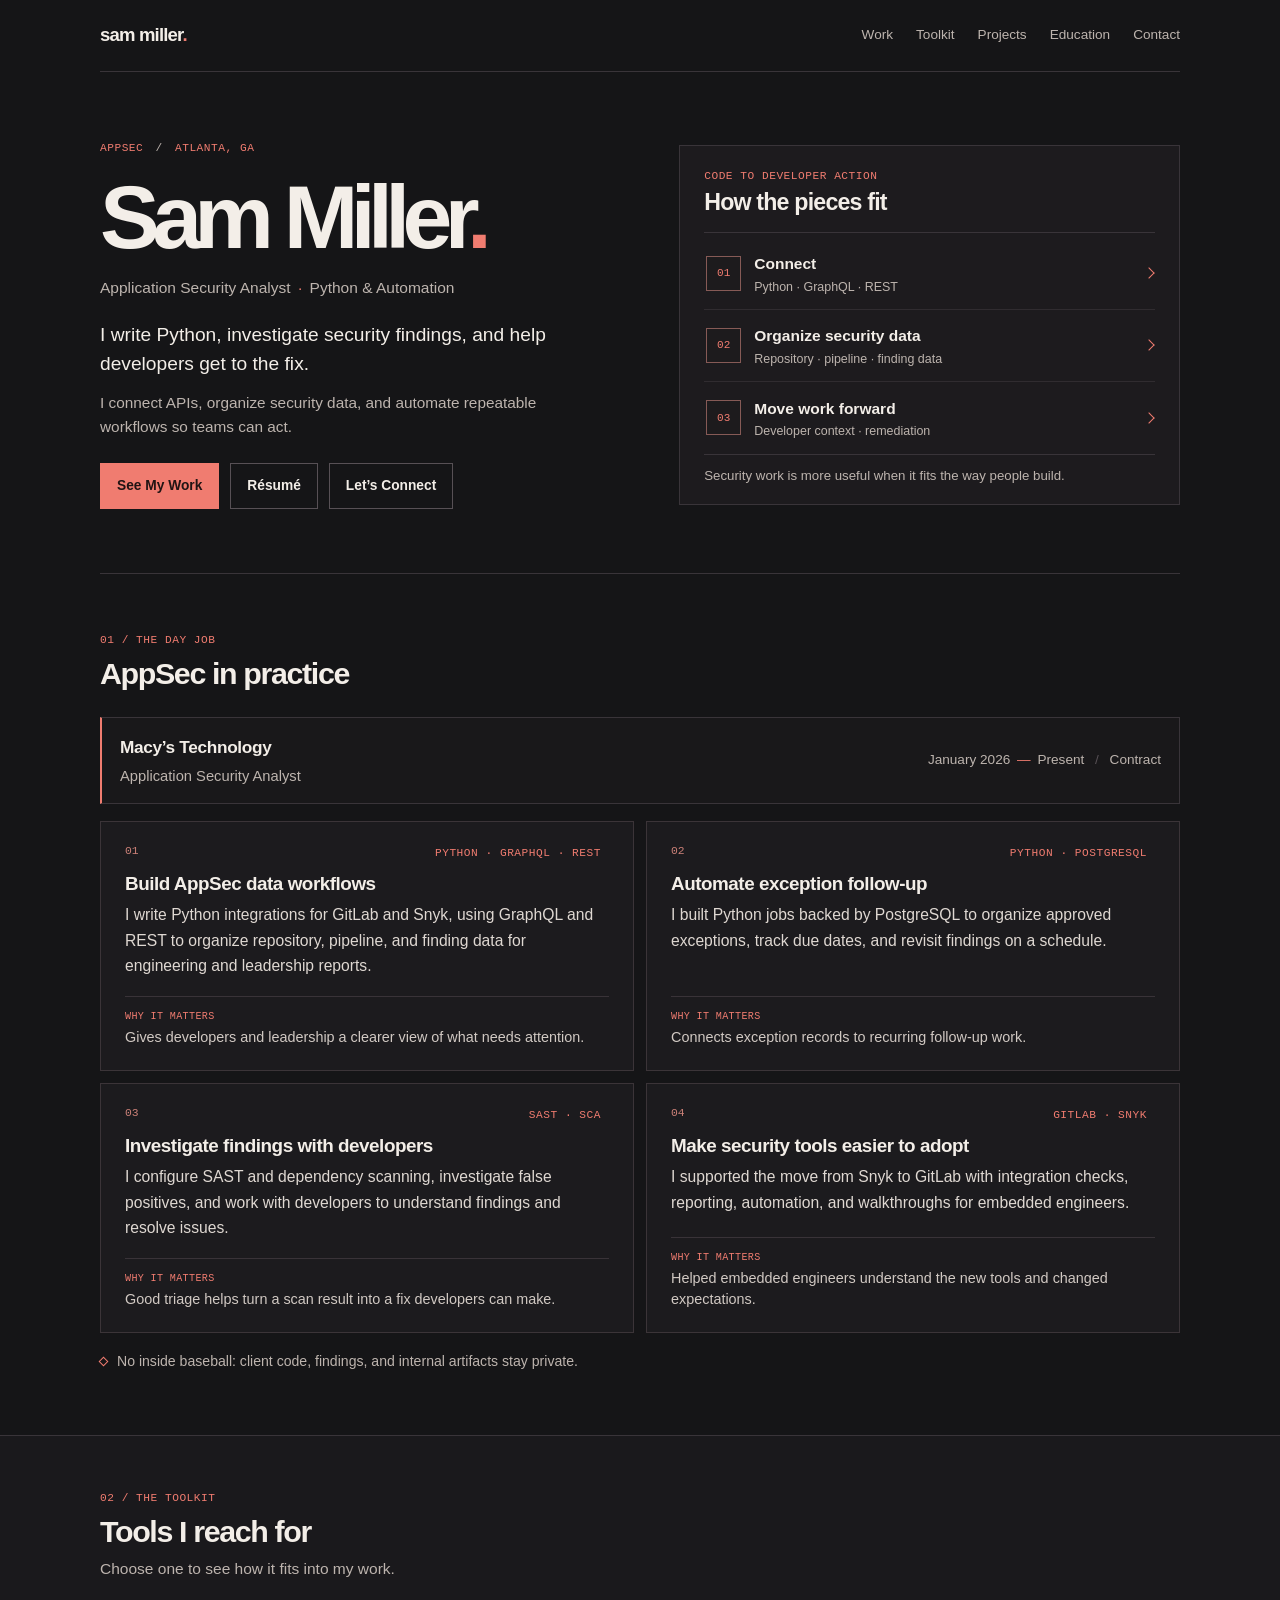
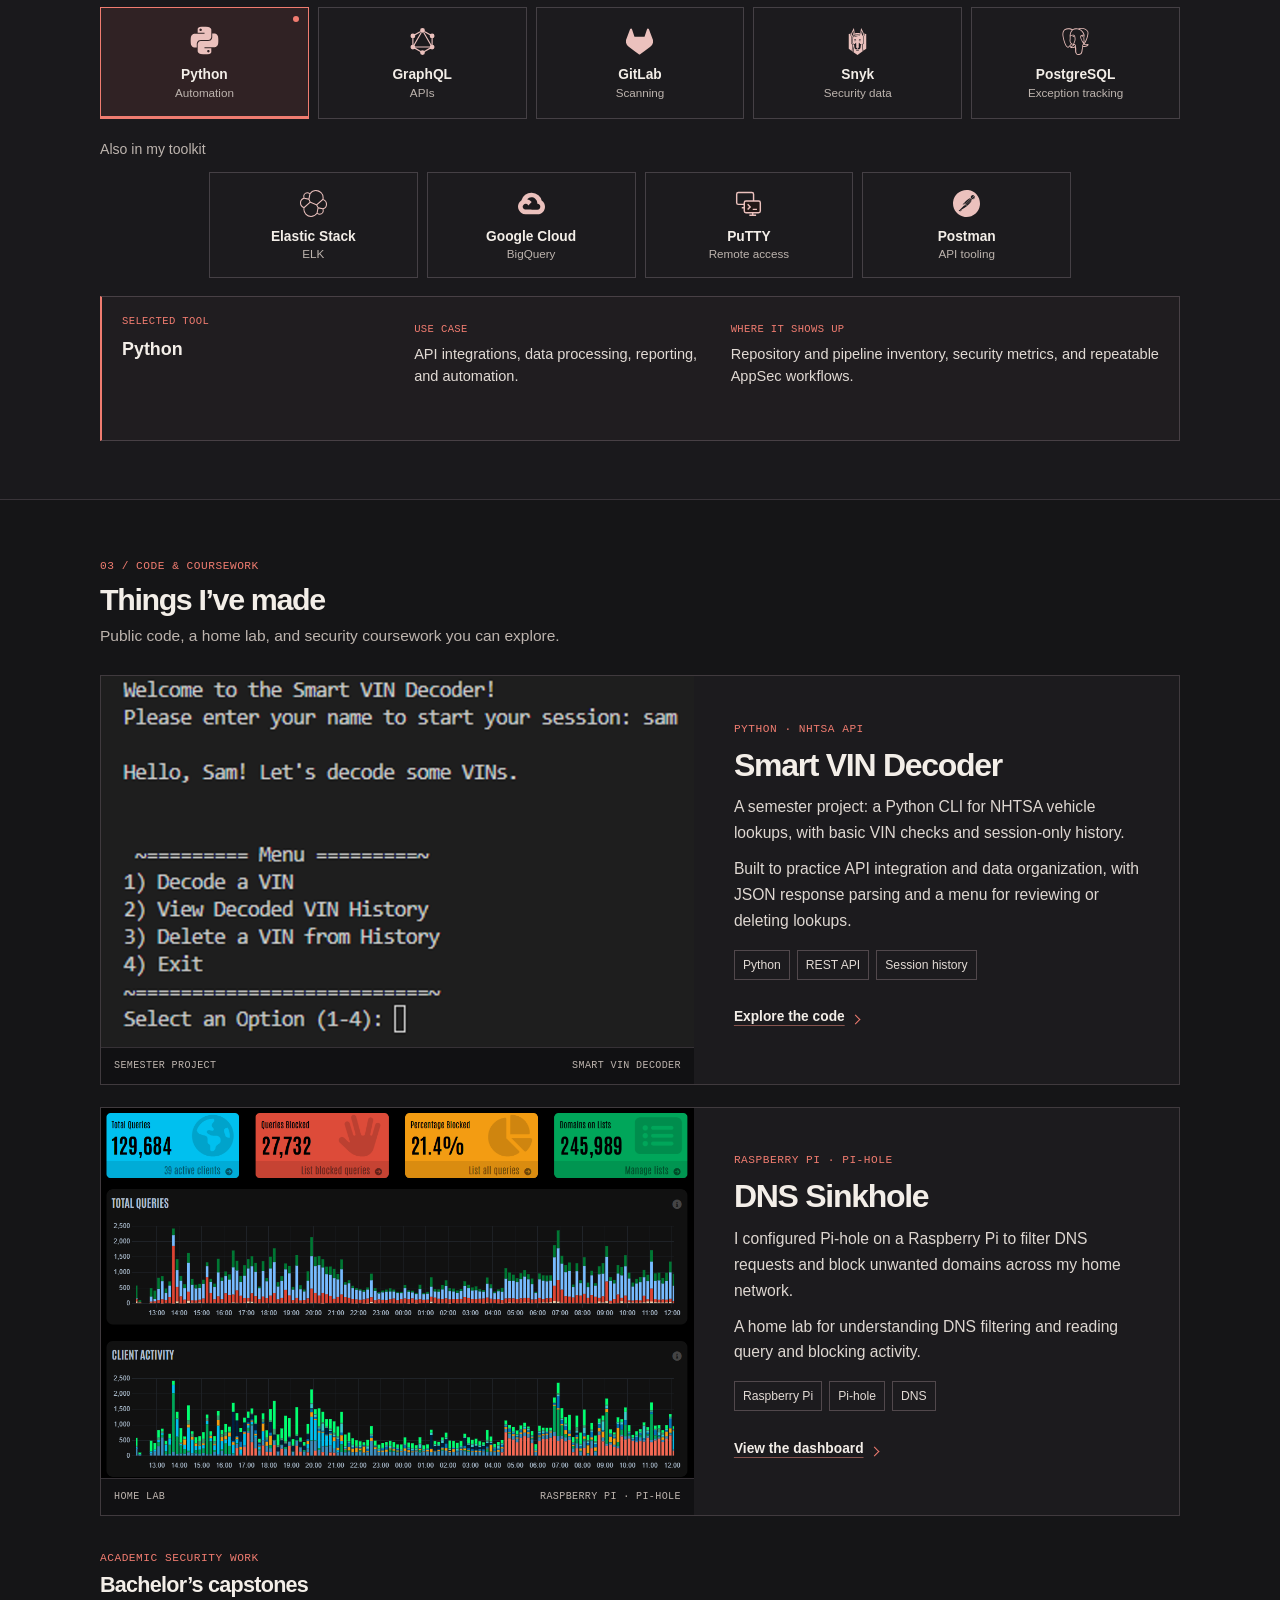
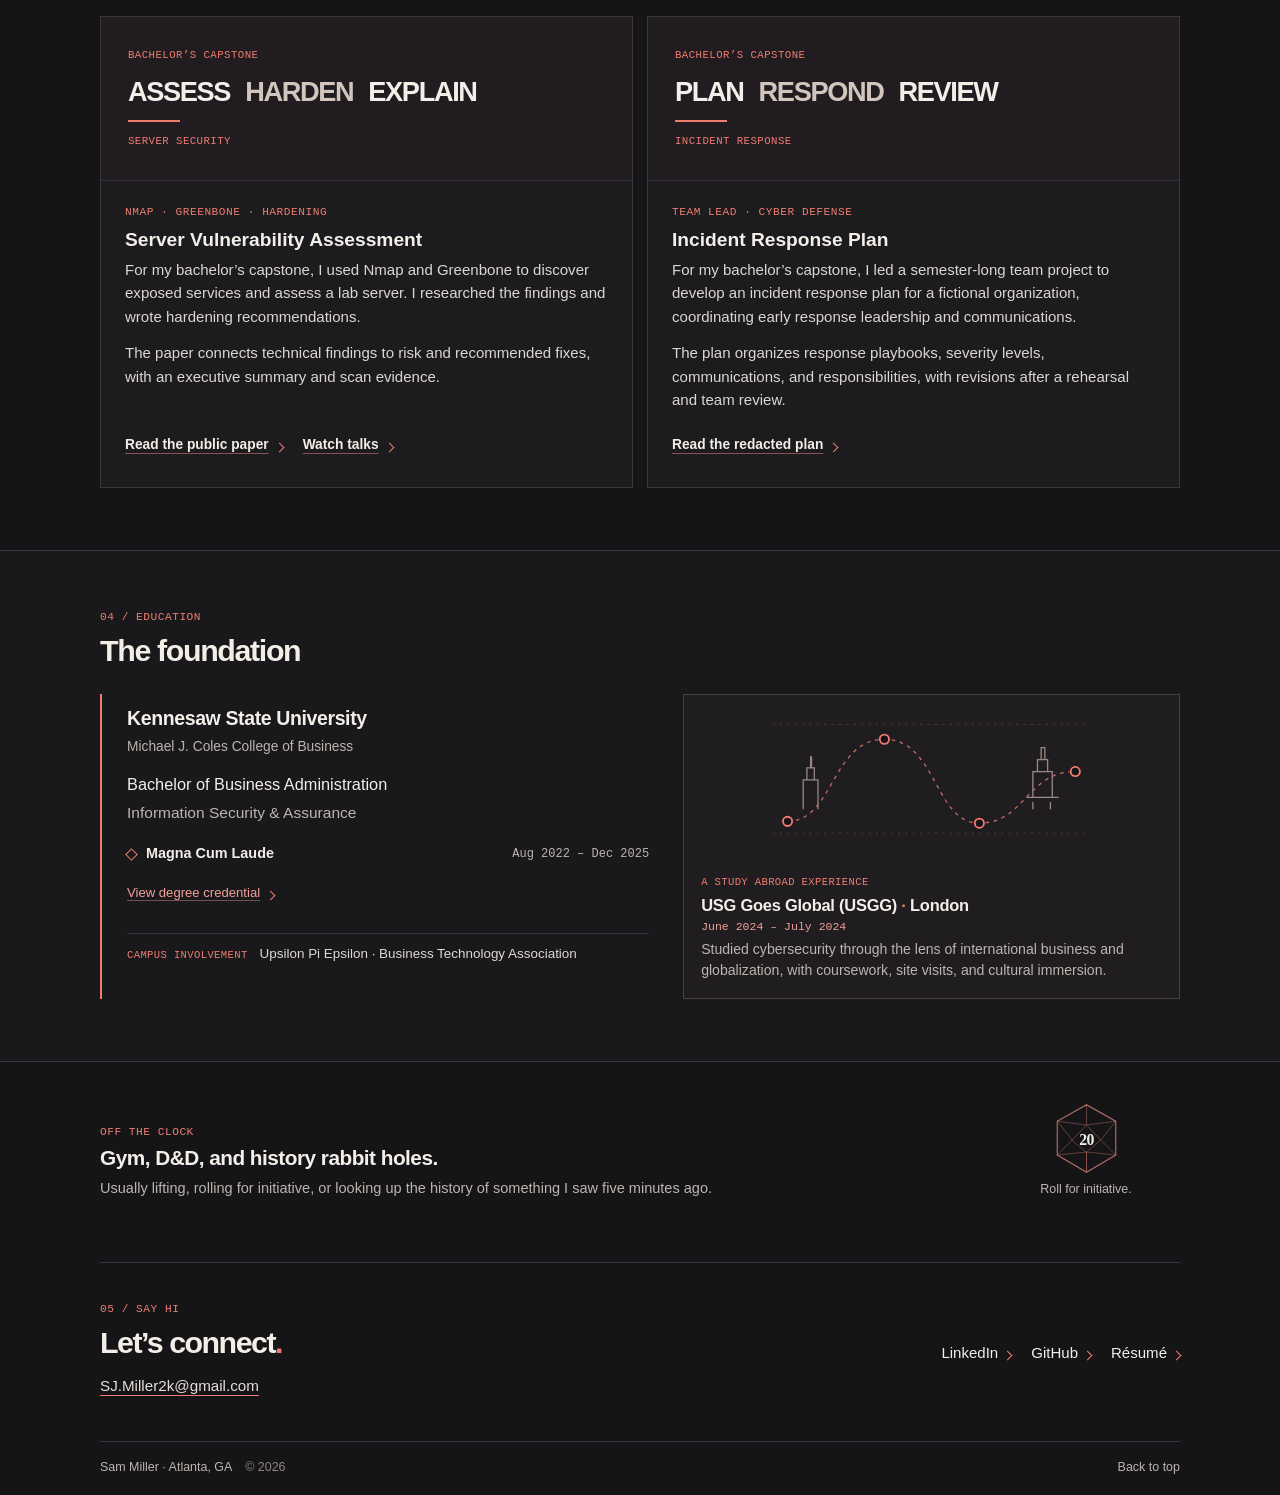
==== commit 8404cb83: "Identify both security projects as bachelors capstones" ====
--- a/index.html
+++ b/index.html
@@ -97,15 +97,15 @@
     <div class="project-feature-copy"><p class="eyebrow">RASPBERRY PI <span aria-hidden="true">·</span> PI-HOLE</p><h3>DNS Sinkhole</h3><p>I configured Pi-hole on a Raspberry Pi to filter DNS requests and block unwanted domains across my home network.</p><p class="project-why">A home lab for understanding DNS filtering and reading query and blocking activity.</p><ul class="project-tags" aria-label="Project technologies"><li>Raspberry Pi</li><li>Pi-hole</li><li>DNS</li></ul><a class="text-link" href="assets/homelab.png" target="_blank" rel="noopener noreferrer">View the dashboard <span class="arrow-mark" aria-hidden="true"></span><span class="sr-only">(opens in a new tab)</span></a></div>
   </article>
   <div class="capstone-group" aria-labelledby="capstones-title">
-    <header class="capstone-group-heading"><p class="eyebrow">ACADEMIC SECURITY WORK</p><h3 id="capstones-title">Capstone projects</h3></header>
+    <header class="capstone-group-heading"><p class="eyebrow">ACADEMIC SECURITY WORK</p><h3 id="capstones-title">Bachelor&rsquo;s capstones</h3></header>
     <div class="project-grid">
       <article class="project-card capstone-card">
         <div class="capstone-art" role="img" aria-label="Bachelor's capstone about server security, vulnerability assessment, and hardening"><p class="capstone-art-label">BACHELOR&rsquo;S CAPSTONE</p><div class="capstone-art-title"><span>ASSESS</span><span>HARDEN</span><span>EXPLAIN</span></div><div class="capstone-art-rule" aria-hidden="true"></div><p class="capstone-art-note">SERVER SECURITY</p></div>
         <div class="project-body"><p class="eyebrow">NMAP <span aria-hidden="true">·</span> GREENBONE <span aria-hidden="true">·</span> HARDENING</p><h4>Server Vulnerability Assessment</h4><p>For my bachelor&rsquo;s capstone, I used Nmap and Greenbone to discover exposed services and assess a lab server. I researched the findings and wrote hardening recommendations.</p><p class="project-why">The paper connects technical findings to risk and recommended fixes, with an executive summary and scan evidence.</p><div class="project-actions"><a class="text-link" href="assets/server-security-assessment-public.pdf" target="_blank" rel="noopener noreferrer">Read the public paper <span class="arrow-mark" aria-hidden="true"></span><span class="sr-only">(opens in a new tab)</span></a><a class="text-link" href="https://www.youtube.com/@smill257" target="_blank" rel="noopener noreferrer">Watch talks <span class="arrow-mark" aria-hidden="true"></span><span class="sr-only">(opens in a new tab)</span></a></div></div>
       </article>
       <article class="project-card capstone-card">
-        <div class="capstone-art incident-art" role="img" aria-label="Cyber defense capstone focused on planning, responding to, and reviewing a simulated incident"><p class="capstone-art-label">CYBER DEFENSE CAPSTONE</p><div class="capstone-art-title"><span>PLAN</span><span>RESPOND</span><span>REVIEW</span></div><div class="capstone-art-rule" aria-hidden="true"></div><p class="capstone-art-note">INCIDENT RESPONSE</p></div>
-        <div class="project-body"><p class="eyebrow">TEAM LEAD <span aria-hidden="true">·</span> ACADEMIC CAPSTONE</p><h4>Incident Response Plan</h4><p>I led a semester-long team capstone to develop an incident response plan for a fictional organization, coordinating early response leadership and communications.</p><p class="project-why">The plan organizes response playbooks, severity levels, communications, and responsibilities, with revisions after a rehearsal and team review.</p><div class="project-actions"><a class="text-link" href="assets/cyber-defense-capstone-public.pdf" target="_blank" rel="noopener noreferrer">Read the redacted plan <span class="arrow-mark" aria-hidden="true"></span><span class="sr-only">(opens in a new tab)</span></a></div></div>
+        <div class="capstone-art incident-art" role="img" aria-label="Bachelor's cyber defense capstone focused on planning, responding to, and reviewing a simulated incident"><p class="capstone-art-label">BACHELOR&rsquo;S CAPSTONE</p><div class="capstone-art-title"><span>PLAN</span><span>RESPOND</span><span>REVIEW</span></div><div class="capstone-art-rule" aria-hidden="true"></div><p class="capstone-art-note">INCIDENT RESPONSE</p></div>
+        <div class="project-body"><p class="eyebrow">TEAM LEAD <span aria-hidden="true">·</span> CYBER DEFENSE</p><h4>Incident Response Plan</h4><p>For my bachelor&rsquo;s capstone, I led a semester-long team project to develop an incident response plan for a fictional organization, coordinating early response leadership and communications.</p><p class="project-why">The plan organizes response playbooks, severity levels, communications, and responsibilities, with revisions after a rehearsal and team review.</p><div class="project-actions"><a class="text-link" href="assets/cyber-defense-capstone-public.pdf" target="_blank" rel="noopener noreferrer">Read the redacted plan <span class="arrow-mark" aria-hidden="true"></span><span class="sr-only">(opens in a new tab)</span></a></div></div>
       </article>
     </div>
   </div>
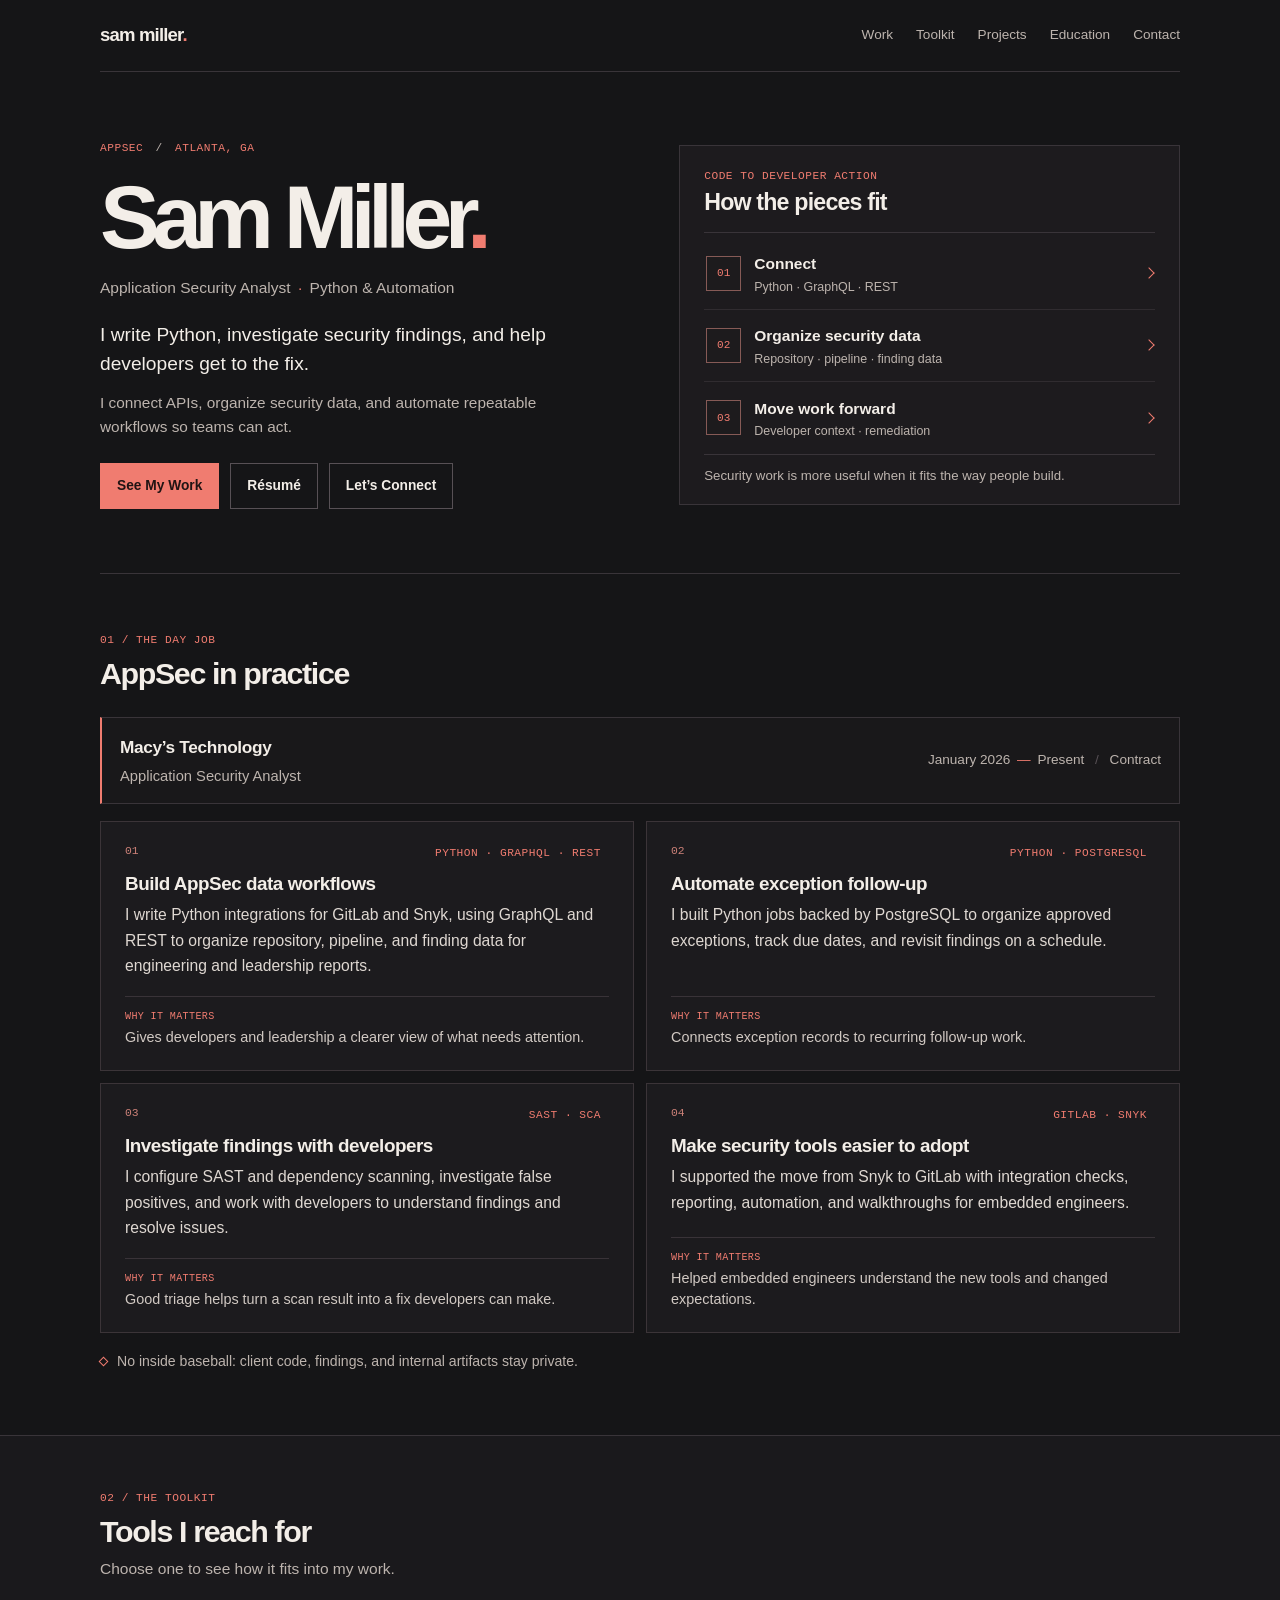
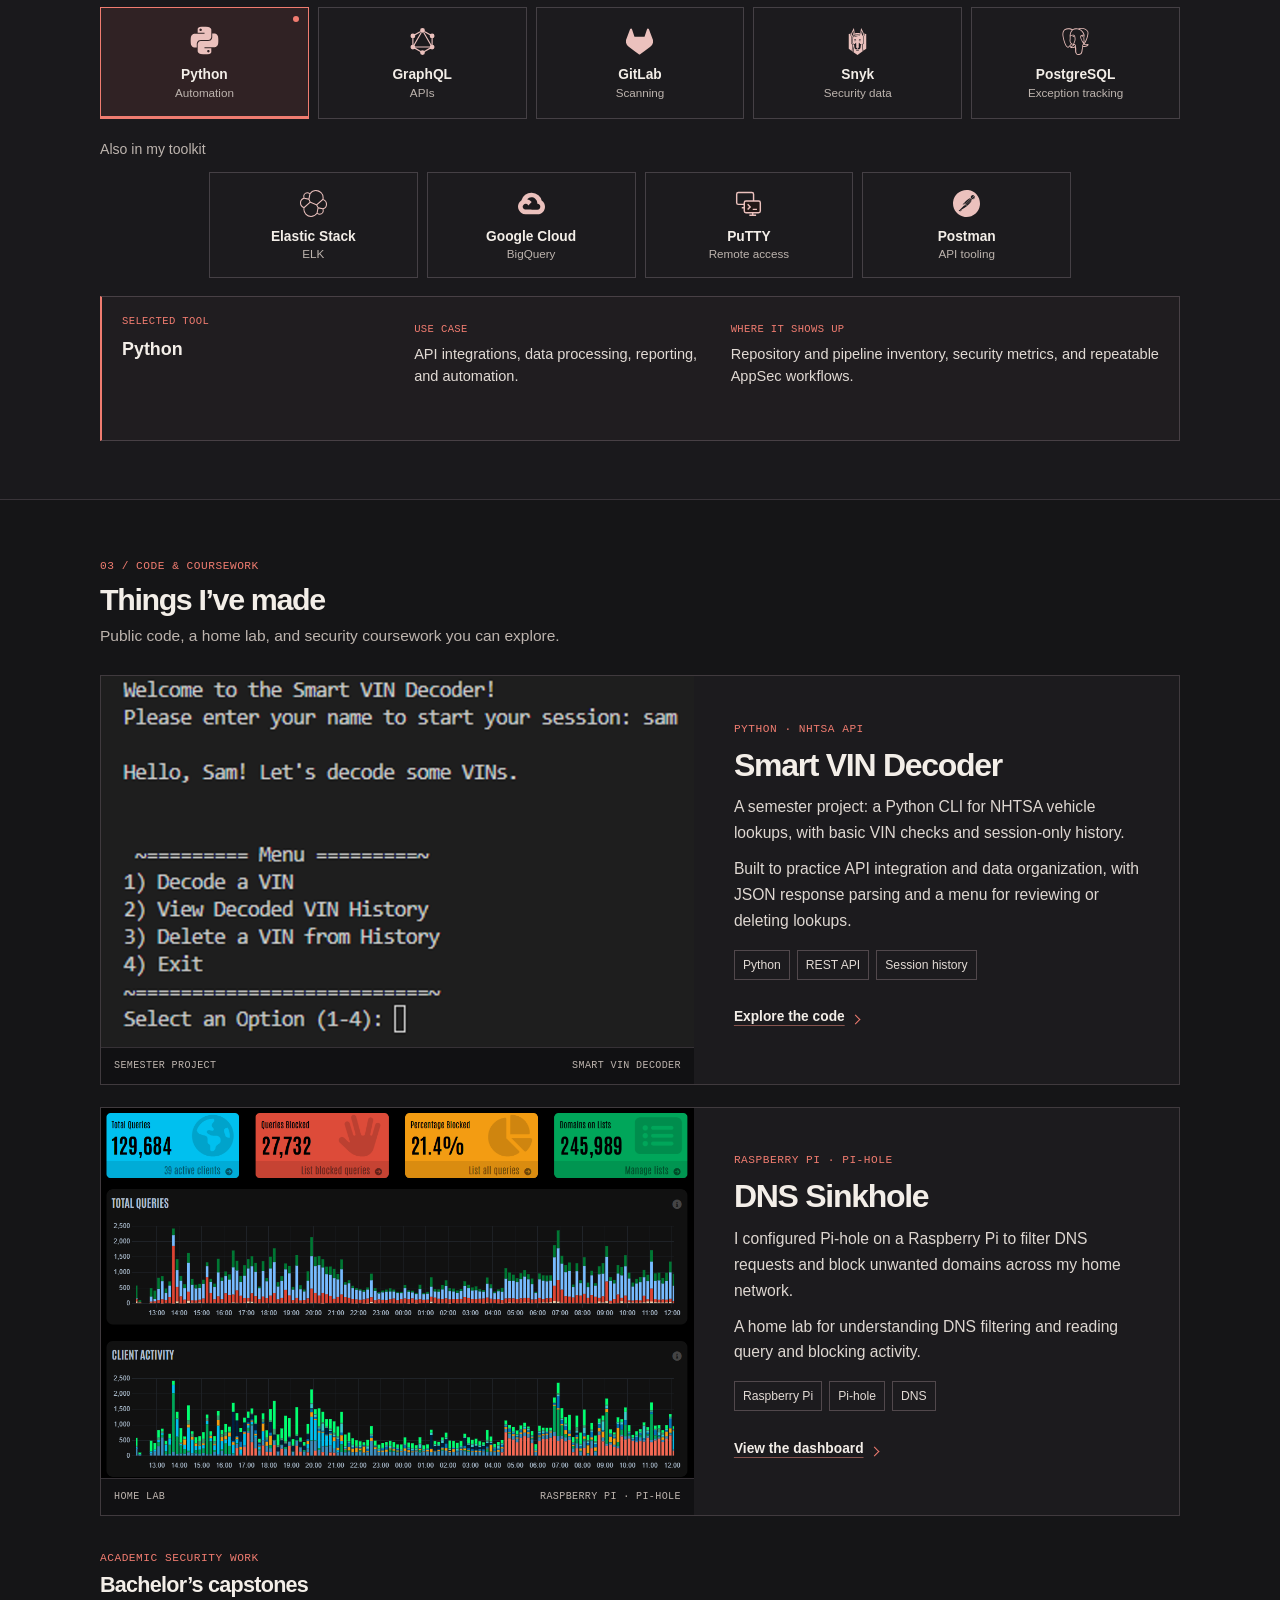
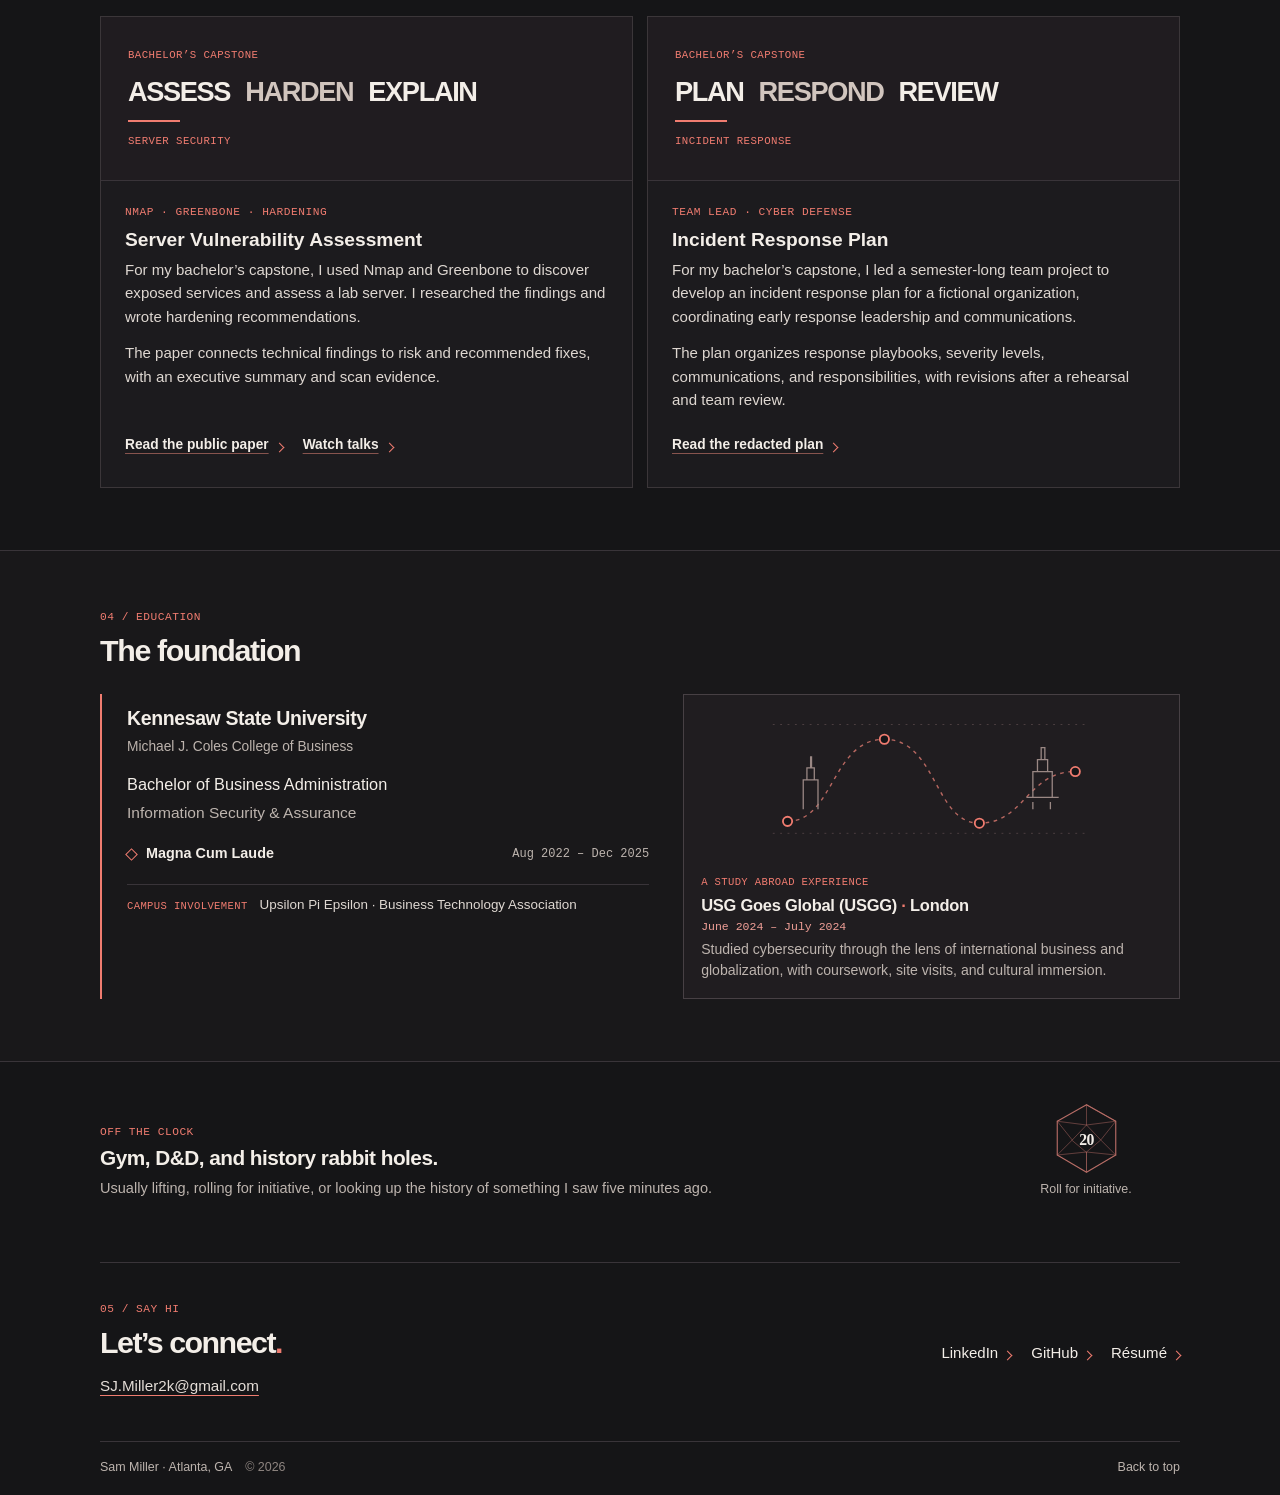
==== commit 7ed49d66: "Remove public diploma credential link" ====
--- a/index.html
+++ b/index.html
@@ -119,7 +119,6 @@
       <p class="degree-name">Bachelor of Business Administration</p>
       <p class="degree-field">Information Security &amp; Assurance</p>
       <div class="degree-honors"><span class="honors-mark" aria-hidden="true"></span><strong>Magna Cum Laude</strong><span class="degree-year">Aug 2022 – Dec 2025</span></div>
-      <a class="degree-link" href="https://www.parchment.com/lp/award/39bc6d3f-73ac-4e2e-8954-86c18e201100" target="_blank" rel="noopener noreferrer">View degree credential <span class="arrow-mark" aria-hidden="true"></span><span class="sr-only">(opens in a new tab)</span></a>
 
       <div class="degree-involvement"><p class="detail-label">CAMPUS INVOLVEMENT</p><p>Upsilon Pi Epsilon <span aria-hidden="true">·</span> Business Technology Association</p></div>
     </article>
--- a/styles.css
+++ b/styles.css
@@ -167,8 +167,6 @@
 .honors-mark { width: 9px; height: 9px; border: 1px solid var(--red); transform: rotate(45deg); }
 .degree-honors strong { font-size: .9rem; font-weight: 650; }
 .degree-year { margin-left: auto; color: var(--muted); font: .75rem var(--mono); }
-.degree-link { display: inline-flex; align-items: center; gap: 7px; min-height: 44px; margin-top: 5px; color: #f2a098; font-size: .82rem; text-decoration: underline; text-decoration-color: #75504d; text-underline-offset: 3px; }
-.degree-link:hover { color: var(--text); }
 .degree-involvement { display: flex; align-items: baseline; flex-wrap: wrap; gap: 4px 12px; margin-top: 18px; padding-top: 10px; border-top: 1px solid var(--line); }
 .degree-involvement > p:last-child { color: #dfd8d2; font-size: .84rem; line-height: 1.45; }
 .academic-focus { margin-top: 20px; }
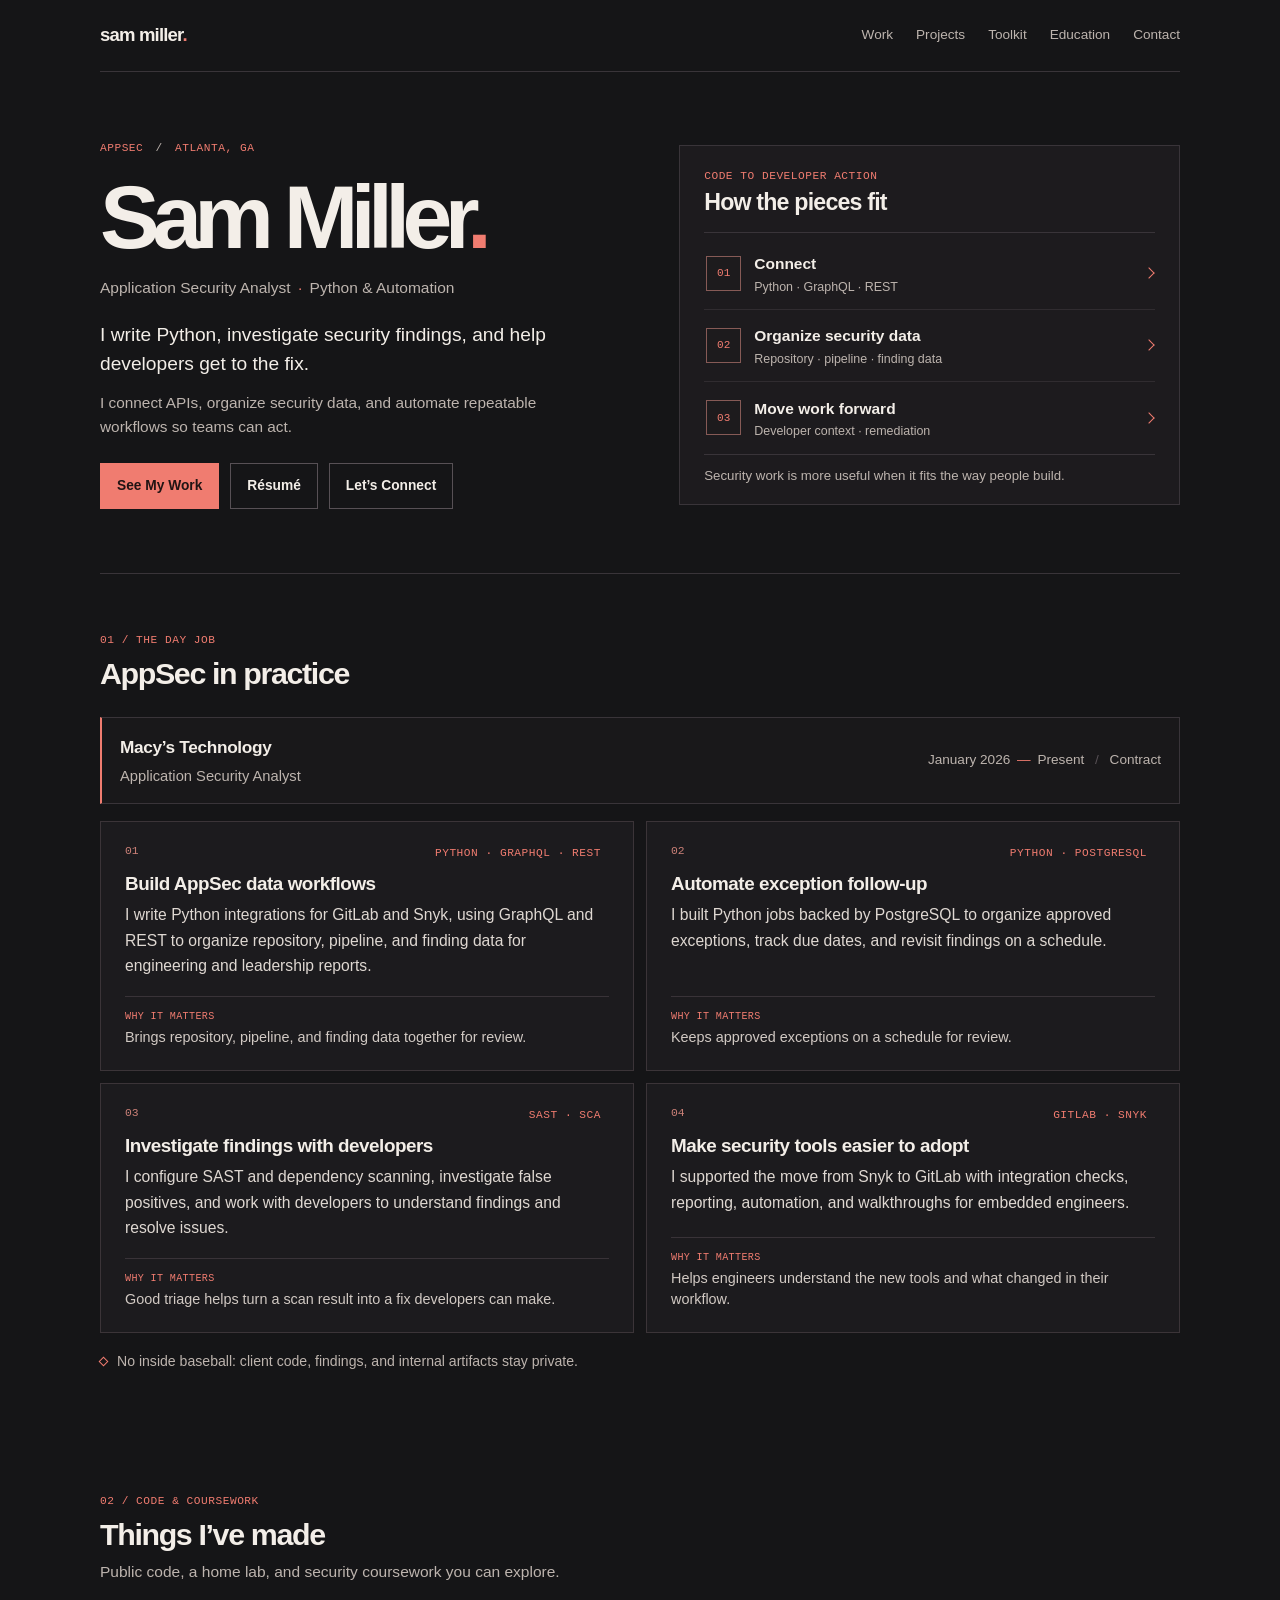
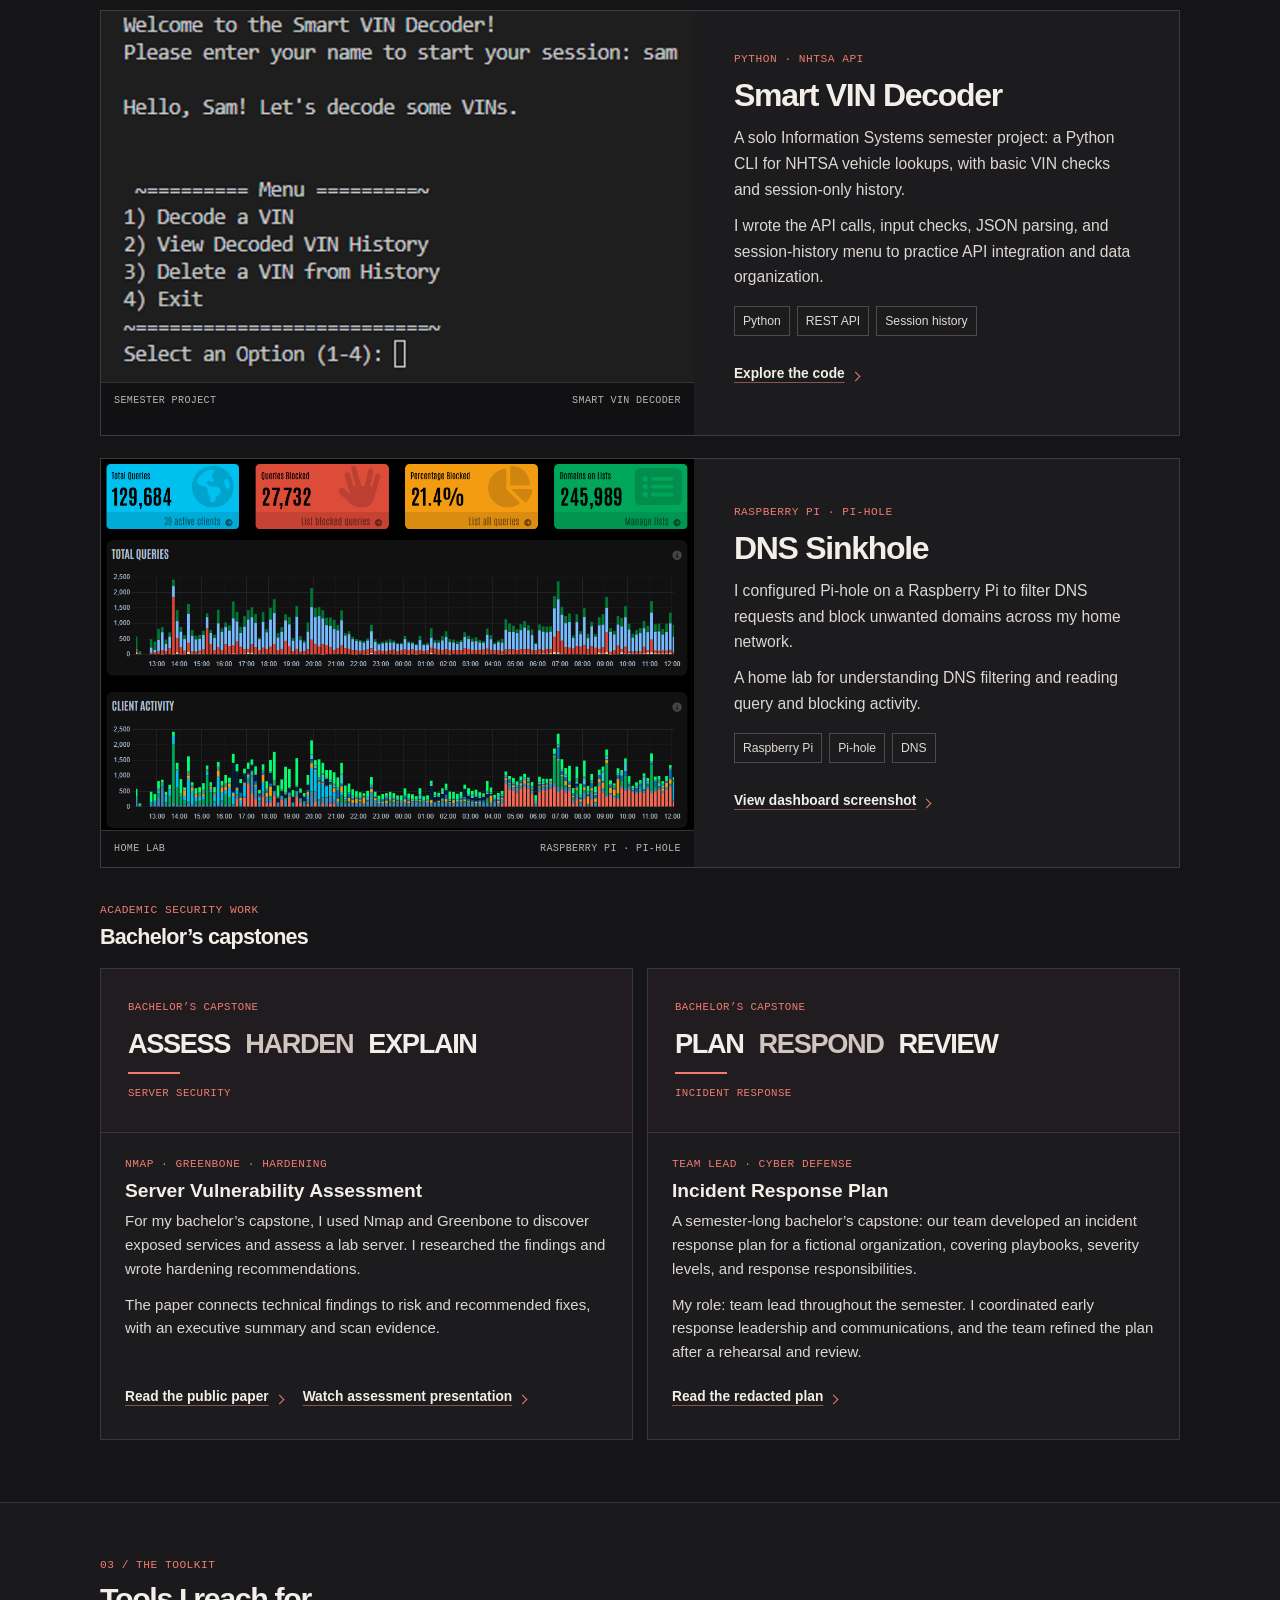
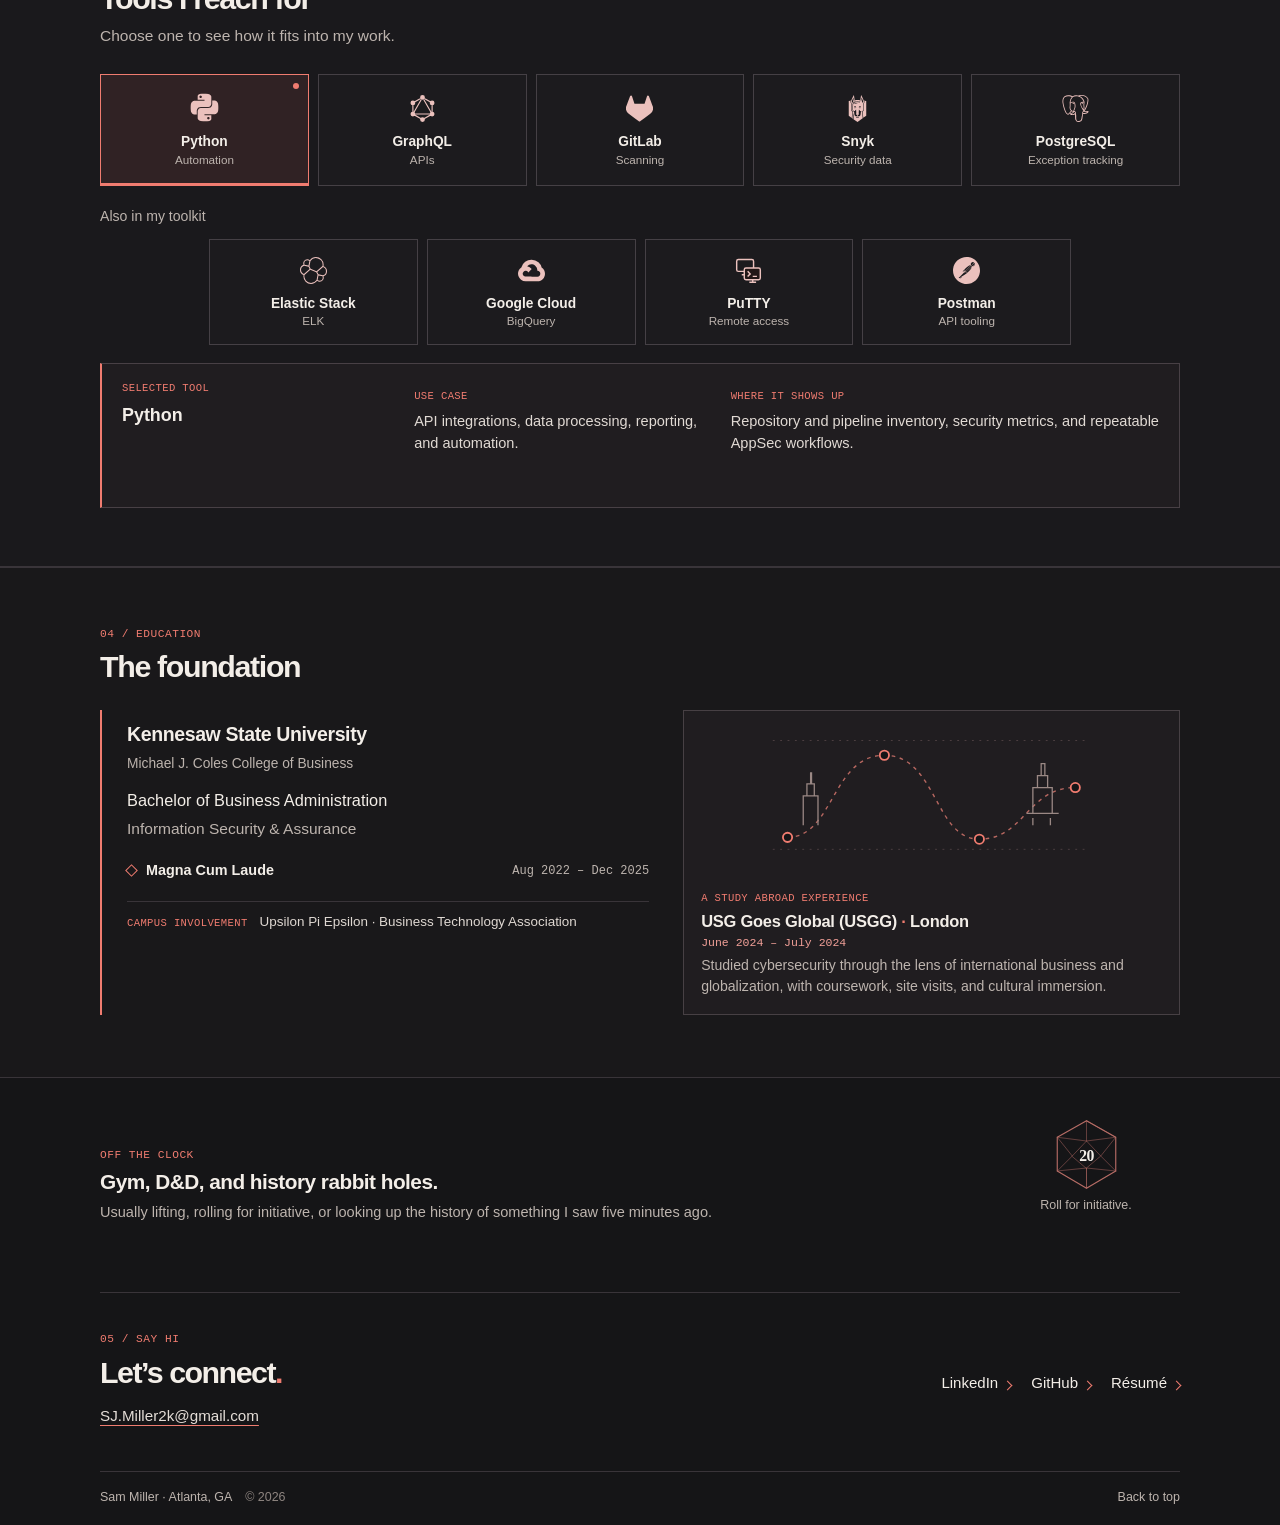
==== commit 678cad69: "Clarify project ownership and prioritize public work" ====
--- a/index.html
+++ b/index.html
@@ -18,7 +18,7 @@
 <a class="skip" href="#main">Skip to content</a>
 <header class="site-header wrap">
   <a class="wordmark" href="#" aria-label="Sam Miller, home">sam miller<span>.</span></a>
-  <nav aria-label="Main navigation"><a href="#work">Work</a><a href="#toolkit">Toolkit</a><a href="#projects">Projects</a><a href="#education">Education</a><a href="#contact">Contact</a></nav>
+  <nav aria-label="Main navigation"><a href="#work">Work</a><a href="#projects">Projects</a><a href="#toolkit">Toolkit</a><a href="#education">Education</a><a href="#contact">Contact</a></nav>
 </header>
 <main id="main" tabindex="-1" itemprop="mainEntity" itemscope itemtype="https://schema.org/Person">
 <meta itemprop="name" content="Sam Miller"><meta itemprop="jobTitle" content="Application Security Analyst">
@@ -50,16 +50,47 @@
     <p class="employment-dates"><time datetime="2026-01">January 2026</time> <span aria-hidden="true">—</span> Present <span class="employment-divider" aria-hidden="true">/</span> Contract</p>
   </div>
   <div class="work-grid">
-    <article class="work-card" id="reporting"><div class="work-card-top"><span class="work-icon" aria-hidden="true">01</span><p class="eyebrow">PYTHON <span aria-hidden="true">·</span> GRAPHQL <span aria-hidden="true">·</span> REST</p></div><h3>Build AppSec data workflows</h3><p class="work-description">I write Python integrations for GitLab and Snyk, using GraphQL and REST to organize repository, pipeline, and finding data for engineering and leadership reports.</p><p class="work-reason"><span>WHY IT MATTERS</span>Gives developers and leadership a clearer view of what needs attention.</p></article>
-    <article class="work-card" id="exceptions"><div class="work-card-top"><span class="work-icon" aria-hidden="true">02</span><p class="eyebrow">PYTHON <span aria-hidden="true">·</span> POSTGRESQL</p></div><h3>Automate exception follow-up</h3><p class="work-description">I built Python jobs backed by PostgreSQL to organize approved exceptions, track due dates, and revisit findings on a schedule.</p><p class="work-reason"><span>WHY IT MATTERS</span>Connects exception records to recurring follow-up work.</p></article>
+    <article class="work-card" id="reporting"><div class="work-card-top"><span class="work-icon" aria-hidden="true">01</span><p class="eyebrow">PYTHON <span aria-hidden="true">·</span> GRAPHQL <span aria-hidden="true">·</span> REST</p></div><h3>Build AppSec data workflows</h3><p class="work-description">I write Python integrations for GitLab and Snyk, using GraphQL and REST to organize repository, pipeline, and finding data for engineering and leadership reports.</p><p class="work-reason"><span>WHY IT MATTERS</span>Brings repository, pipeline, and finding data together for review.</p></article>
+    <article class="work-card" id="exceptions"><div class="work-card-top"><span class="work-icon" aria-hidden="true">02</span><p class="eyebrow">PYTHON <span aria-hidden="true">·</span> POSTGRESQL</p></div><h3>Automate exception follow-up</h3><p class="work-description">I built Python jobs backed by PostgreSQL to organize approved exceptions, track due dates, and revisit findings on a schedule.</p><p class="work-reason"><span>WHY IT MATTERS</span>Keeps approved exceptions on a schedule for review.</p></article>
     <article class="work-card" id="scanning"><div class="work-card-top"><span class="work-icon" aria-hidden="true">03</span><p class="eyebrow">SAST <span aria-hidden="true">·</span> SCA</p></div><h3>Investigate findings with developers</h3><p class="work-description">I configure SAST and dependency scanning, investigate false positives, and work with developers to understand findings and resolve issues.</p><p class="work-reason"><span>WHY IT MATTERS</span>Good triage helps turn a scan result into a fix developers can make.</p></article>
-    <article class="work-card" id="migration"><div class="work-card-top"><span class="work-icon" aria-hidden="true">04</span><p class="eyebrow">GITLAB <span aria-hidden="true">·</span> SNYK</p></div><h3>Make security tools easier to adopt</h3><p class="work-description">I supported the move from Snyk to GitLab with integration checks, reporting, automation, and walkthroughs for embedded engineers.</p><p class="work-reason"><span>WHY IT MATTERS</span>Helped embedded engineers understand the new tools and changed expectations.</p></article>
+    <article class="work-card" id="migration"><div class="work-card-top"><span class="work-icon" aria-hidden="true">04</span><p class="eyebrow">GITLAB <span aria-hidden="true">·</span> SNYK</p></div><h3>Make security tools easier to adopt</h3><p class="work-description">I supported the move from Snyk to GitLab with integration checks, reporting, automation, and walkthroughs for embedded engineers.</p><p class="work-reason"><span>WHY IT MATTERS</span>Helps engineers understand the new tools and what changed in their workflow.</p></article>
   </div>
   <p class="private-note"><span class="private-note-mark" aria-hidden="true"></span>No inside baseball: client code, findings, and internal artifacts stay private.</p>
 </section>
 
+<section id="projects" class="section projects-section wrap" aria-labelledby="projects-title">
+  <header class="section-heading"><p class="eyebrow">02 / CODE &amp; COURSEWORK</p><h2 id="projects-title">Things I&rsquo;ve made</h2><p>Public code, a home lab, and security coursework you can explore.</p></header>
+  <article class="project-feature">
+    <figure class="project-visual">
+      <a class="project-image-link" href="assets/vin.png" target="_blank" rel="noopener noreferrer" aria-label="Open the Smart VIN Decoder screenshot at full size"><img src="assets/vin.png" alt="Smart VIN Decoder menu with options to decode a VIN, view lookup history, or remove an entry" width="1799" height="1125"></a>
+      <figcaption><span>SEMESTER PROJECT</span><span>SMART VIN DECODER</span></figcaption>
+    </figure>
+    <div class="project-feature-copy"><p class="eyebrow">PYTHON <span aria-hidden="true">·</span> NHTSA API</p><h3>Smart VIN Decoder</h3><p>A solo Information Systems semester project: a Python CLI for NHTSA vehicle lookups, with basic VIN checks and session-only history.</p><p class="project-why">I wrote the API calls, input checks, JSON parsing, and session-history menu to practice API integration and data organization.</p><ul class="project-tags" aria-label="Project technologies"><li>Python</li><li>REST API</li><li>Session history</li></ul><a class="text-link" href="https://github.com/ksu-is/Smart-VIN-Decoder" target="_blank" rel="noopener noreferrer">Explore the code <span class="arrow-mark" aria-hidden="true"></span><span class="sr-only">(opens in a new tab)</span></a></div>
+  </article>
+  <article class="project-feature project-feature-secondary">
+    <figure class="project-visual">
+      <a class="project-image-link" href="assets/homelab.png" target="_blank" rel="noopener noreferrer" aria-label="Open the Pi-hole home network screenshot at full size"><img src="assets/homelab.png" alt="Pi-hole dashboard showing DNS query and blocking activity on my home network" width="1082" height="686" loading="lazy"></a>
+      <figcaption><span>HOME LAB</span><span>RASPBERRY PI · PI-HOLE</span></figcaption>
+    </figure>
+    <div class="project-feature-copy"><p class="eyebrow">RASPBERRY PI <span aria-hidden="true">·</span> PI-HOLE</p><h3>DNS Sinkhole</h3><p>I configured Pi-hole on a Raspberry Pi to filter DNS requests and block unwanted domains across my home network.</p><p class="project-why">A home lab for understanding DNS filtering and reading query and blocking activity.</p><ul class="project-tags" aria-label="Project technologies"><li>Raspberry Pi</li><li>Pi-hole</li><li>DNS</li></ul><a class="text-link" href="assets/homelab.png" target="_blank" rel="noopener noreferrer">View dashboard screenshot <span class="arrow-mark" aria-hidden="true"></span><span class="sr-only">(opens in a new tab)</span></a></div>
+  </article>
+  <div class="capstone-group" aria-labelledby="capstones-title">
+    <header class="capstone-group-heading"><p class="eyebrow">ACADEMIC SECURITY WORK</p><h3 id="capstones-title">Bachelor&rsquo;s capstones</h3></header>
+    <div class="project-grid">
+      <article class="project-card capstone-card">
+        <div class="capstone-art" role="img" aria-label="Bachelor's capstone about server security, vulnerability assessment, and hardening"><p class="capstone-art-label">BACHELOR&rsquo;S CAPSTONE</p><div class="capstone-art-title"><span>ASSESS</span><span>HARDEN</span><span>EXPLAIN</span></div><div class="capstone-art-rule" aria-hidden="true"></div><p class="capstone-art-note">SERVER SECURITY</p></div>
+        <div class="project-body"><p class="eyebrow">NMAP <span aria-hidden="true">·</span> GREENBONE <span aria-hidden="true">·</span> HARDENING</p><h4>Server Vulnerability Assessment</h4><p>For my bachelor&rsquo;s capstone, I used Nmap and Greenbone to discover exposed services and assess a lab server. I researched the findings and wrote hardening recommendations.</p><p class="project-why">The paper connects technical findings to risk and recommended fixes, with an executive summary and scan evidence.</p><div class="project-actions"><a class="text-link" href="assets/server-security-assessment-public.pdf" target="_blank" rel="noopener noreferrer">Read the public paper <span class="arrow-mark" aria-hidden="true"></span><span class="sr-only">(opens in a new tab)</span></a><a class="text-link" href="https://www.youtube.com/watch?v=y-_x802DckQ" target="_blank" rel="noopener noreferrer">Watch assessment presentation <span class="arrow-mark" aria-hidden="true"></span><span class="sr-only">(opens in a new tab)</span></a></div></div>
+      </article>
+      <article class="project-card capstone-card">
+        <div class="capstone-art incident-art" role="img" aria-label="Bachelor's cyber defense capstone focused on planning, responding to, and reviewing a simulated incident"><p class="capstone-art-label">BACHELOR&rsquo;S CAPSTONE</p><div class="capstone-art-title"><span>PLAN</span><span>RESPOND</span><span>REVIEW</span></div><div class="capstone-art-rule" aria-hidden="true"></div><p class="capstone-art-note">INCIDENT RESPONSE</p></div>
+        <div class="project-body"><p class="eyebrow">TEAM LEAD <span aria-hidden="true">·</span> CYBER DEFENSE</p><h4>Incident Response Plan</h4><p>A semester-long bachelor&rsquo;s capstone: our team developed an incident response plan for a fictional organization, covering playbooks, severity levels, and response responsibilities.</p><p class="project-why">My role: team lead throughout the semester. I coordinated early response leadership and communications, and the team refined the plan after a rehearsal and review.</p><div class="project-actions"><a class="text-link" href="assets/cyber-defense-capstone-public.pdf" target="_blank" rel="noopener noreferrer">Read the redacted plan <span class="arrow-mark" aria-hidden="true"></span><span class="sr-only">(opens in a new tab)</span></a></div></div>
+      </article>
+    </div>
+  </div>
+</section>
+
 <section id="toolkit" class="tool-section" aria-labelledby="toolkit-title"><div class="wrap">
-  <header class="section-heading"><p class="eyebrow">02 / THE TOOLKIT</p><h2 id="toolkit-title">Tools I reach for</h2><p>Choose one to see how it fits into my work.</p></header>
+  <header class="section-heading"><p class="eyebrow">03 / THE TOOLKIT</p><h2 id="toolkit-title">Tools I reach for</h2><p>Choose one to see how it fits into my work.</p></header>
   <ul class="tool-grid" aria-label="Core AppSec tools; select a tool for details">
     <li><button type="button" disabled class="tool-button" data-tool="python" aria-controls="tool-detail" aria-pressed="true"><span class="icon-shell"><img src="assets/python.svg" alt="" width="36" height="36"></span><span class="tool-name">Python</span><small>Automation</small></button></li>
     <li><button type="button" disabled class="tool-button" data-tool="graphql" aria-controls="tool-detail" aria-pressed="false"><span class="icon-shell"><img src="assets/graphql.svg" alt="" width="36" height="36"></span><span class="tool-name">GraphQL</span><small>APIs</small></button></li>
@@ -79,37 +110,6 @@
     <div class="tool-notes"><div><span class="detail-label">USE CASE</span><p id="tool-use">API integrations, data processing, reporting, and automation.</p></div><div><span class="detail-label">WHERE IT SHOWS UP</span><p id="tool-description">Repository and pipeline inventory, security metrics, and repeatable AppSec workflows.</p></div></div>
   </div>
 </div></section>
-
-<section id="projects" class="section projects-section wrap" aria-labelledby="projects-title">
-  <header class="section-heading"><p class="eyebrow">03 / CODE &amp; COURSEWORK</p><h2 id="projects-title">Things I&rsquo;ve made</h2><p>Public code, a home lab, and security coursework you can explore.</p></header>
-  <article class="project-feature">
-    <figure class="project-visual">
-      <a class="project-image-link" href="assets/vin.png" target="_blank" rel="noopener noreferrer" aria-label="Open the Smart VIN Decoder screenshot at full size"><img src="assets/vin.png" alt="Smart VIN Decoder menu with options to decode a VIN, view lookup history, or remove an entry" width="1799" height="1125"></a>
-      <figcaption><span>SEMESTER PROJECT</span><span>SMART VIN DECODER</span></figcaption>
-    </figure>
-    <div class="project-feature-copy"><p class="eyebrow">PYTHON <span aria-hidden="true">·</span> NHTSA API</p><h3>Smart VIN Decoder</h3><p>A semester project: a Python CLI for NHTSA vehicle lookups, with basic VIN checks and session-only history.</p><p class="project-why">Built to practice API integration and data organization, with JSON response parsing and a menu for reviewing or deleting lookups.</p><ul class="project-tags" aria-label="Project technologies"><li>Python</li><li>REST API</li><li>Session history</li></ul><a class="text-link" href="https://github.com/ksu-is/Smart-VIN-Decoder" target="_blank" rel="noopener noreferrer">Explore the code <span class="arrow-mark" aria-hidden="true"></span><span class="sr-only">(opens in a new tab)</span></a></div>
-  </article>
-  <article class="project-feature project-feature-secondary">
-    <figure class="project-visual">
-      <a class="project-image-link" href="assets/homelab.png" target="_blank" rel="noopener noreferrer" aria-label="Open the Pi-hole home network screenshot at full size"><img src="assets/homelab.png" alt="Pi-hole dashboard showing DNS query and blocking activity on my home network" width="1082" height="686" loading="lazy"></a>
-      <figcaption><span>HOME LAB</span><span>RASPBERRY PI · PI-HOLE</span></figcaption>
-    </figure>
-    <div class="project-feature-copy"><p class="eyebrow">RASPBERRY PI <span aria-hidden="true">·</span> PI-HOLE</p><h3>DNS Sinkhole</h3><p>I configured Pi-hole on a Raspberry Pi to filter DNS requests and block unwanted domains across my home network.</p><p class="project-why">A home lab for understanding DNS filtering and reading query and blocking activity.</p><ul class="project-tags" aria-label="Project technologies"><li>Raspberry Pi</li><li>Pi-hole</li><li>DNS</li></ul><a class="text-link" href="assets/homelab.png" target="_blank" rel="noopener noreferrer">View the dashboard <span class="arrow-mark" aria-hidden="true"></span><span class="sr-only">(opens in a new tab)</span></a></div>
-  </article>
-  <div class="capstone-group" aria-labelledby="capstones-title">
-    <header class="capstone-group-heading"><p class="eyebrow">ACADEMIC SECURITY WORK</p><h3 id="capstones-title">Bachelor&rsquo;s capstones</h3></header>
-    <div class="project-grid">
-      <article class="project-card capstone-card">
-        <div class="capstone-art" role="img" aria-label="Bachelor's capstone about server security, vulnerability assessment, and hardening"><p class="capstone-art-label">BACHELOR&rsquo;S CAPSTONE</p><div class="capstone-art-title"><span>ASSESS</span><span>HARDEN</span><span>EXPLAIN</span></div><div class="capstone-art-rule" aria-hidden="true"></div><p class="capstone-art-note">SERVER SECURITY</p></div>
-        <div class="project-body"><p class="eyebrow">NMAP <span aria-hidden="true">·</span> GREENBONE <span aria-hidden="true">·</span> HARDENING</p><h4>Server Vulnerability Assessment</h4><p>For my bachelor&rsquo;s capstone, I used Nmap and Greenbone to discover exposed services and assess a lab server. I researched the findings and wrote hardening recommendations.</p><p class="project-why">The paper connects technical findings to risk and recommended fixes, with an executive summary and scan evidence.</p><div class="project-actions"><a class="text-link" href="assets/server-security-assessment-public.pdf" target="_blank" rel="noopener noreferrer">Read the public paper <span class="arrow-mark" aria-hidden="true"></span><span class="sr-only">(opens in a new tab)</span></a><a class="text-link" href="https://www.youtube.com/@smill257" target="_blank" rel="noopener noreferrer">Watch talks <span class="arrow-mark" aria-hidden="true"></span><span class="sr-only">(opens in a new tab)</span></a></div></div>
-      </article>
-      <article class="project-card capstone-card">
-        <div class="capstone-art incident-art" role="img" aria-label="Bachelor's cyber defense capstone focused on planning, responding to, and reviewing a simulated incident"><p class="capstone-art-label">BACHELOR&rsquo;S CAPSTONE</p><div class="capstone-art-title"><span>PLAN</span><span>RESPOND</span><span>REVIEW</span></div><div class="capstone-art-rule" aria-hidden="true"></div><p class="capstone-art-note">INCIDENT RESPONSE</p></div>
-        <div class="project-body"><p class="eyebrow">TEAM LEAD <span aria-hidden="true">·</span> CYBER DEFENSE</p><h4>Incident Response Plan</h4><p>For my bachelor&rsquo;s capstone, I led a semester-long team project to develop an incident response plan for a fictional organization, coordinating early response leadership and communications.</p><p class="project-why">The plan organizes response playbooks, severity levels, communications, and responsibilities, with revisions after a rehearsal and team review.</p><div class="project-actions"><a class="text-link" href="assets/cyber-defense-capstone-public.pdf" target="_blank" rel="noopener noreferrer">Read the redacted plan <span class="arrow-mark" aria-hidden="true"></span><span class="sr-only">(opens in a new tab)</span></a></div></div>
-      </article>
-    </div>
-  </div>
-</section>
 
 <section id="education" class="section education-section" aria-labelledby="education-title"><div class="wrap">
   <header class="section-heading"><p class="eyebrow">04 / EDUCATION</p><h2 id="education-title">The foundation</h2></header>
--- a/styles.css
+++ b/styles.css
@@ -200,8 +200,9 @@
 .d20-roll:hover { border-color: #66504d; background: #201d20; }
 .d20-roll:hover .d20, .d20-roll:focus-visible .d20 { transform: rotate(5deg); }
 .d20-roll:focus-visible { outline: 3px solid var(--red); outline-offset: 3px; }
+.d20-roll[aria-busy="true"] { cursor: progress; }
 .d20-roll:disabled { cursor: default; opacity: .75; }
-.d20-message { max-width: 190px; min-height: 3.6em; margin: 0; color: var(--muted); font-size: .78rem; line-height: 1.35; }
+.d20-message { max-width: 190px; min-height: 4.7em; margin: 0; color: var(--muted); font-size: .78rem; line-height: 1.35; }
 .d20-connect { display: inline-block; min-height: 36px; padding-top: 5px; color: var(--red); text-decoration: underline; text-underline-offset: 3px; }
 .d20-connect[hidden] { display: none; }
 .d20 { width: 75px; height: 75px; overflow: visible; color: var(--red); transform-origin: center; transition: transform .18s ease; }
@@ -307,7 +308,7 @@
   .d20 { width: 64px; height: 64px; }
   .d20-roll { width: 70px; height: 70px; }
   .d20-wrap { width: 100px; }
-  .d20-message { min-height: 5.4em; }
+  .d20-message { min-height: 7.2em; }
   .d20-roll.is-rolling .d20 { animation: d20-roll-mobile .62s ease-out; }
   @keyframes d20-roll-mobile {
     0% { transform: rotate(0deg); }
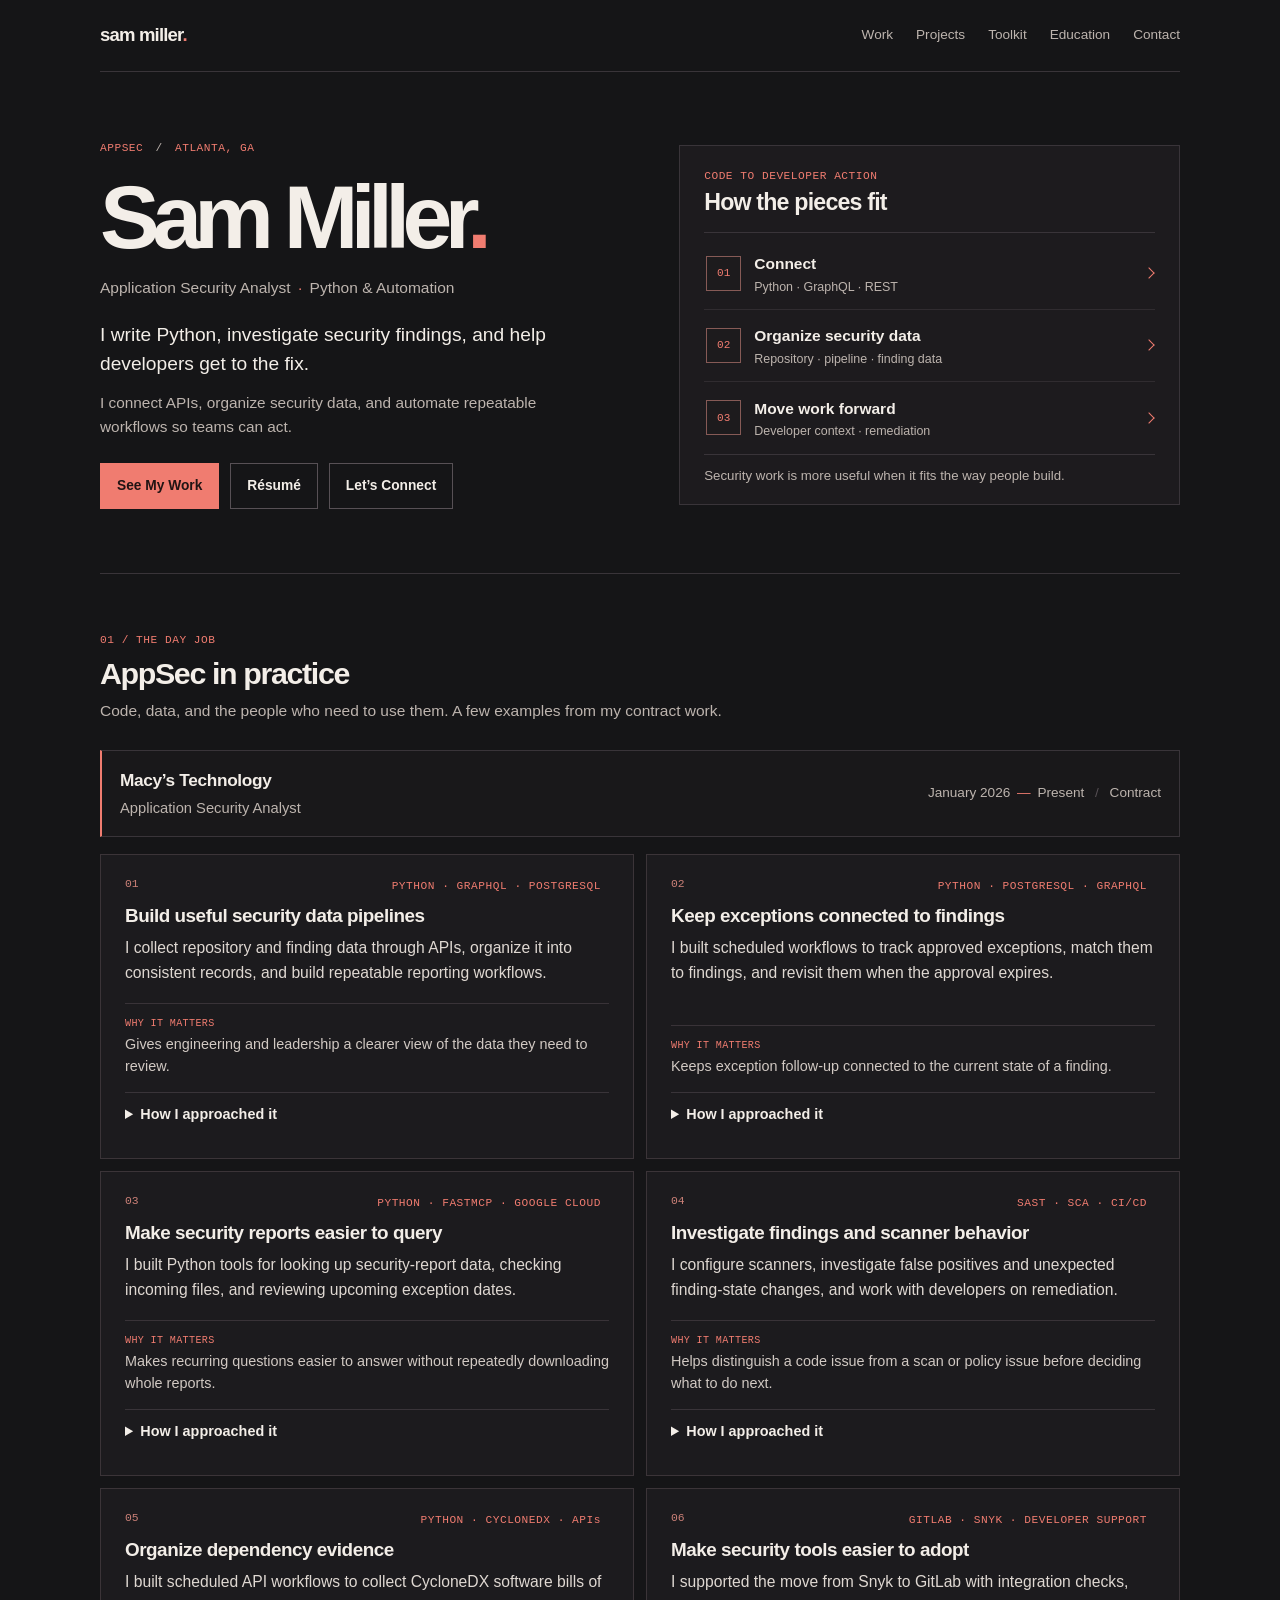
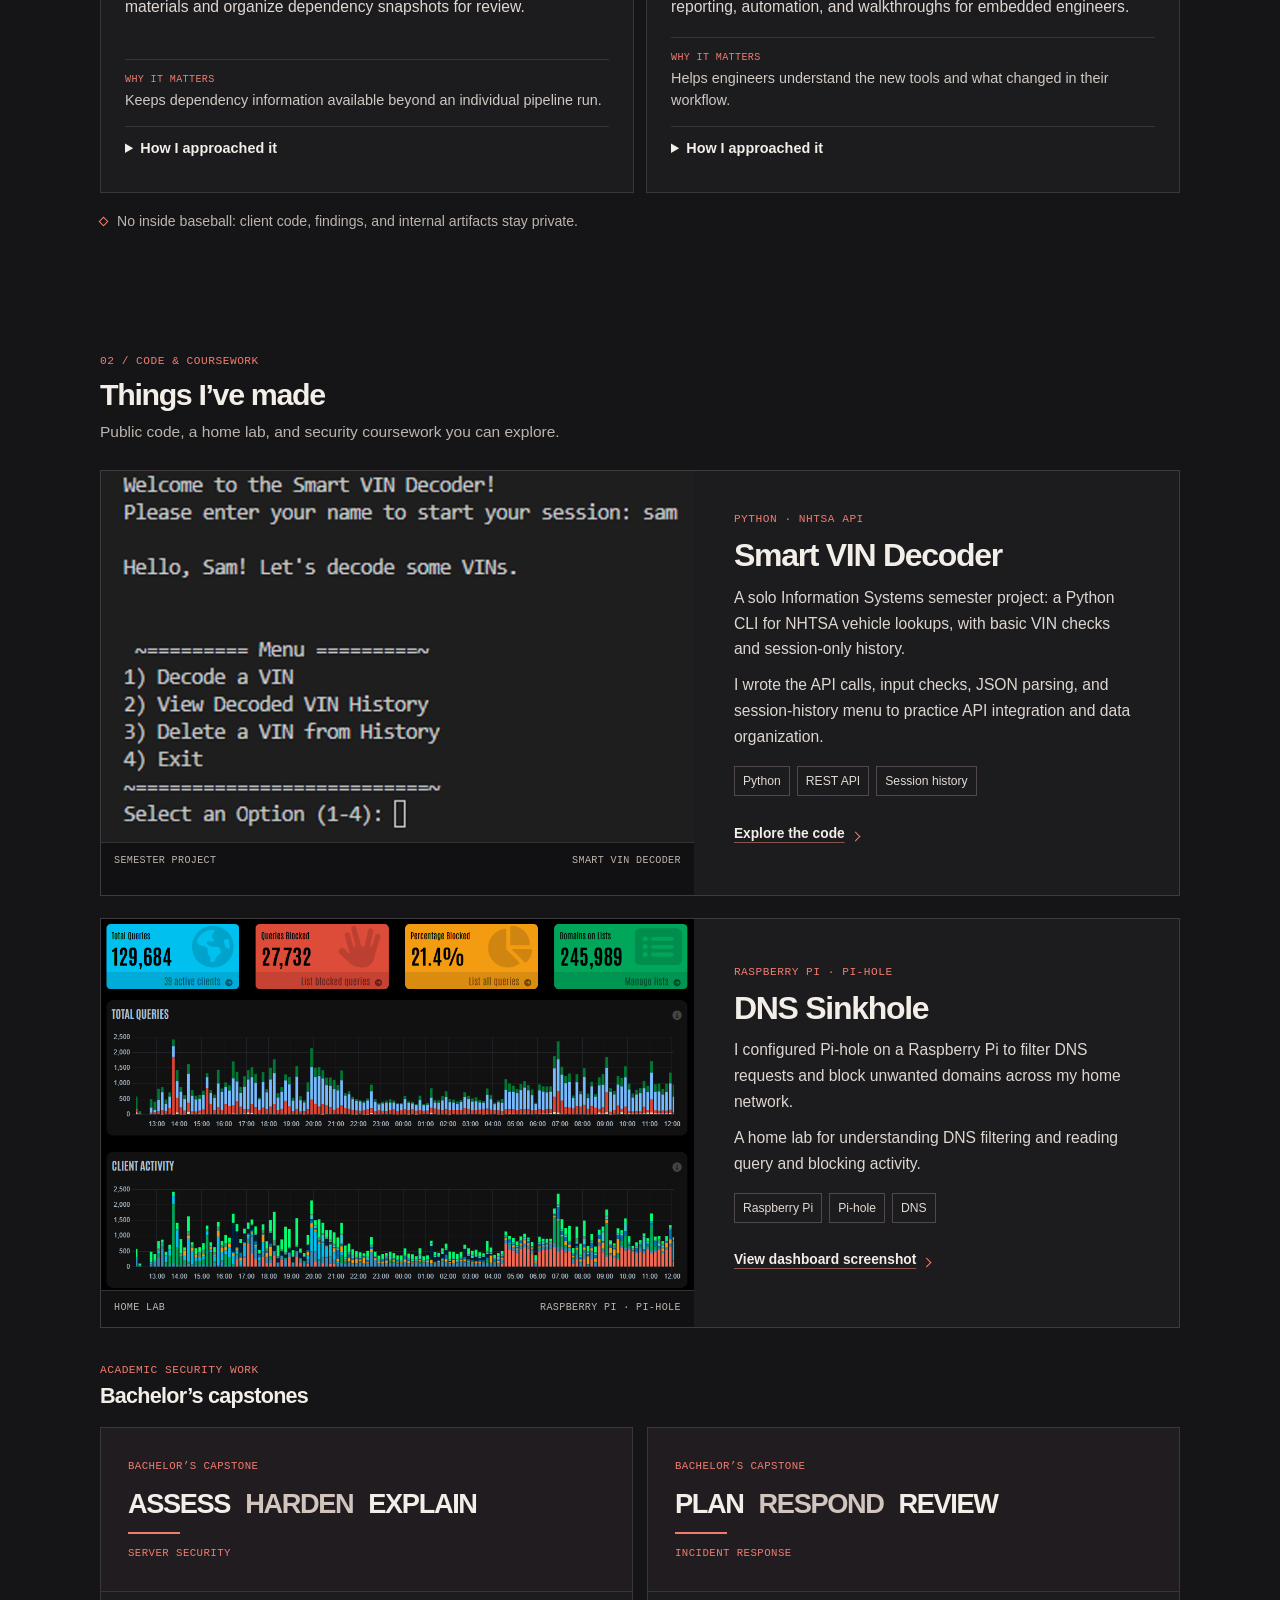
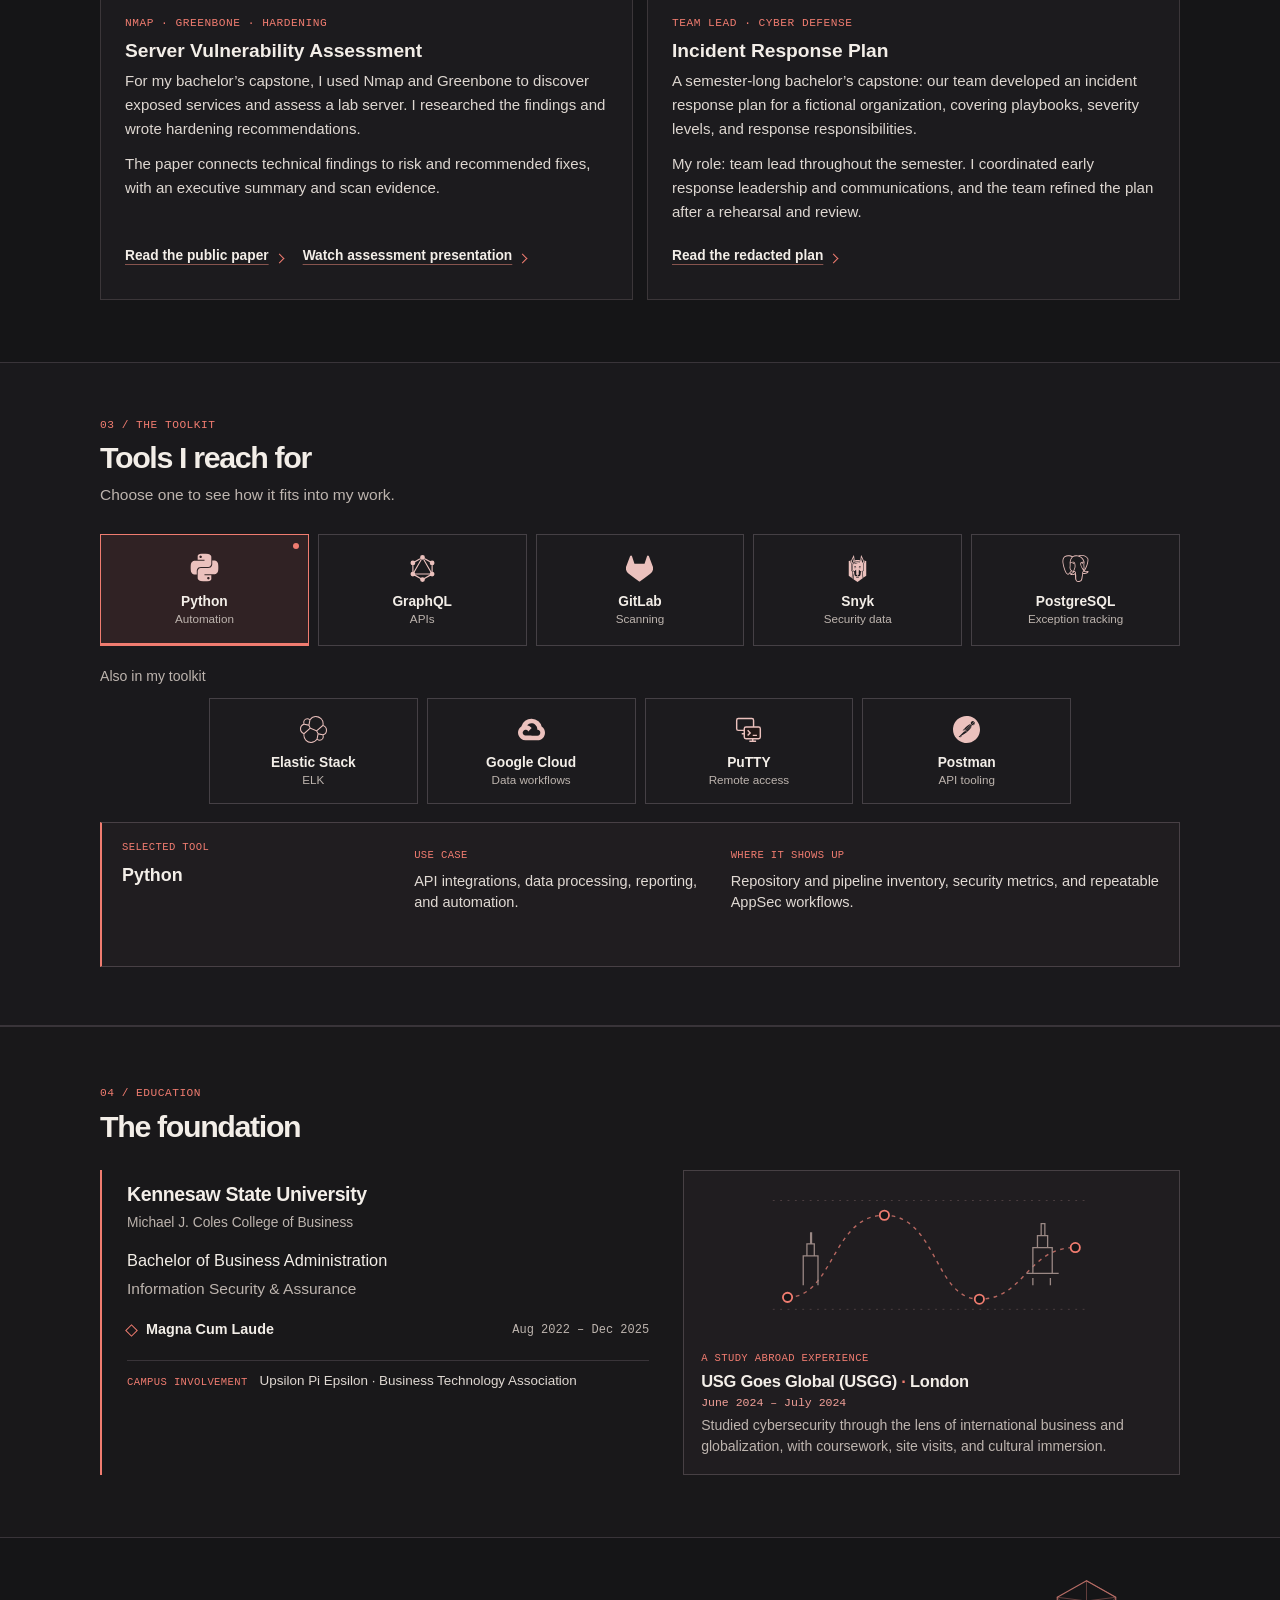
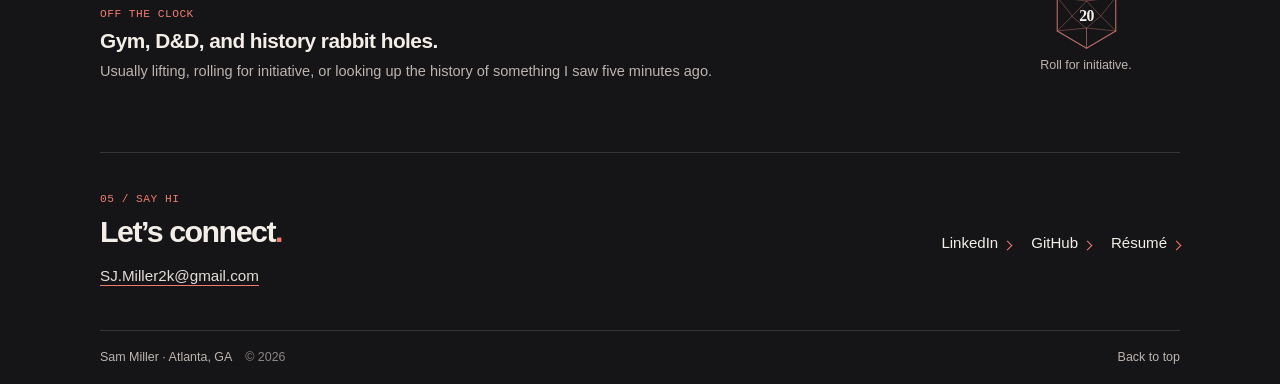
==== commit aec4df2d: "Show AppSec automation and security data work at a public level" ====
--- a/index.html
+++ b/index.html
@@ -44,16 +44,48 @@
 </section>
 
 <section id="work" class="section work-section wrap" aria-labelledby="work-title">
-  <header class="section-heading"><p class="eyebrow">01 / THE DAY JOB</p><h2 id="work-title">AppSec in practice</h2></header>
+  <header class="section-heading"><p class="eyebrow">01 / THE DAY JOB</p><h2 id="work-title">AppSec in practice</h2><p>Code, data, and the people who need to use them. A few examples from my contract work.</p></header>
   <div class="employment">
     <div class="employer-lockup"><p class="employer-name">Macy&rsquo;s Technology</p><p class="employer-role">Application Security Analyst</p></div>
     <p class="employment-dates"><time datetime="2026-01">January 2026</time> <span aria-hidden="true">—</span> Present <span class="employment-divider" aria-hidden="true">/</span> Contract</p>
   </div>
   <div class="work-grid">
-    <article class="work-card" id="reporting"><div class="work-card-top"><span class="work-icon" aria-hidden="true">01</span><p class="eyebrow">PYTHON <span aria-hidden="true">·</span> GRAPHQL <span aria-hidden="true">·</span> REST</p></div><h3>Build AppSec data workflows</h3><p class="work-description">I write Python integrations for GitLab and Snyk, using GraphQL and REST to organize repository, pipeline, and finding data for engineering and leadership reports.</p><p class="work-reason"><span>WHY IT MATTERS</span>Brings repository, pipeline, and finding data together for review.</p></article>
-    <article class="work-card" id="exceptions"><div class="work-card-top"><span class="work-icon" aria-hidden="true">02</span><p class="eyebrow">PYTHON <span aria-hidden="true">·</span> POSTGRESQL</p></div><h3>Automate exception follow-up</h3><p class="work-description">I built Python jobs backed by PostgreSQL to organize approved exceptions, track due dates, and revisit findings on a schedule.</p><p class="work-reason"><span>WHY IT MATTERS</span>Keeps approved exceptions on a schedule for review.</p></article>
-    <article class="work-card" id="scanning"><div class="work-card-top"><span class="work-icon" aria-hidden="true">03</span><p class="eyebrow">SAST <span aria-hidden="true">·</span> SCA</p></div><h3>Investigate findings with developers</h3><p class="work-description">I configure SAST and dependency scanning, investigate false positives, and work with developers to understand findings and resolve issues.</p><p class="work-reason"><span>WHY IT MATTERS</span>Good triage helps turn a scan result into a fix developers can make.</p></article>
-    <article class="work-card" id="migration"><div class="work-card-top"><span class="work-icon" aria-hidden="true">04</span><p class="eyebrow">GITLAB <span aria-hidden="true">·</span> SNYK</p></div><h3>Make security tools easier to adopt</h3><p class="work-description">I supported the move from Snyk to GitLab with integration checks, reporting, automation, and walkthroughs for embedded engineers.</p><p class="work-reason"><span>WHY IT MATTERS</span>Helps engineers understand the new tools and what changed in their workflow.</p></article>
+    <article class="work-card" id="reporting">
+      <div class="work-card-top"><span class="work-icon" aria-hidden="true">01</span><p class="eyebrow">PYTHON <span aria-hidden="true">·</span> GRAPHQL <span aria-hidden="true">·</span> POSTGRESQL</p></div>
+      <h3>Build useful security data pipelines</h3><p class="work-description">I collect repository and finding data through APIs, organize it into consistent records, and build repeatable reporting workflows.</p>
+      <p class="work-reason"><span>WHY IT MATTERS</span>Gives engineering and leadership a clearer view of the data they need to review.</p>
+      <details class="work-detail"><summary>How I approached it<span class="sr-only">: Build useful security data pipelines</span></summary><p>I use Python to discover repositories, collect data concurrently, and bring related records together. Reports can be stored in Google Cloud Storage and PostgreSQL for later review.</p></details>
+    </article>
+    <article class="work-card" id="exceptions">
+      <div class="work-card-top"><span class="work-icon" aria-hidden="true">02</span><p class="eyebrow">PYTHON <span aria-hidden="true">·</span> POSTGRESQL <span aria-hidden="true">·</span> GRAPHQL</p></div>
+      <h3>Keep exceptions connected to findings</h3><p class="work-description">I built scheduled workflows to track approved exceptions, match them to findings, and revisit them when the approval expires.</p>
+      <p class="work-reason"><span>WHY IT MATTERS</span>Keeps exception follow-up connected to the current state of a finding.</p>
+      <details class="work-detail"><summary>How I approached it<span class="sr-only">: Keep exceptions connected to findings</span></summary><p>Scanner identifiers can change between runs. I normalize finding attributes to help match recurring findings, retain exception history, and check whether an expired exception needs a finding reopened or closed as fixed.</p></details>
+    </article>
+    <article class="work-card" id="report-tools">
+      <div class="work-card-top"><span class="work-icon" aria-hidden="true">03</span><p class="eyebrow">PYTHON <span aria-hidden="true">·</span> FASTMCP <span aria-hidden="true">·</span> GOOGLE CLOUD</p></div>
+      <h3>Make security reports easier to query</h3><p class="work-description">I built Python tools for looking up security-report data, checking incoming files, and reviewing upcoming exception dates.</p>
+      <p class="work-reason"><span>WHY IT MATTERS</span>Makes recurring questions easier to answer without repeatedly downloading whole reports.</p>
+      <details class="work-detail"><summary>How I approached it<span class="sr-only">: Make security reports easier to query</span></summary><p>A FastMCP service exposes focused report queries to compatible clients. Python streaming readers process cloud-stored reports, while validation checks catch inconsistent IDs and dates before intake.</p></details>
+    </article>
+    <article class="work-card" id="scanning">
+      <div class="work-card-top"><span class="work-icon" aria-hidden="true">04</span><p class="eyebrow">SAST <span aria-hidden="true">·</span> SCA <span aria-hidden="true">·</span> CI/CD</p></div>
+      <h3>Investigate findings and scanner behavior</h3><p class="work-description">I configure scanners, investigate false positives and unexpected finding-state changes, and work with developers on remediation.</p>
+      <p class="work-reason"><span>WHY IT MATTERS</span>Helps distinguish a code issue from a scan or policy issue before deciding what to do next.</p>
+      <details class="work-detail"><summary>How I approached it<span class="sr-only">: Investigate findings and scanner behavior</span></summary><p>I compare finding history with pipeline and scanner activity to understand why a result changed. I explain the evidence to engineers and help the team decide on follow-up.</p></details>
+    </article>
+    <article class="work-card" id="dependencies">
+      <div class="work-card-top"><span class="work-icon" aria-hidden="true">05</span><p class="eyebrow">PYTHON <span aria-hidden="true">·</span> CYCLONEDX <span aria-hidden="true">·</span> APIs</p></div>
+      <h3>Organize dependency evidence</h3><p class="work-description">I built scheduled API workflows to collect CycloneDX software bills of materials and organize dependency snapshots for review.</p>
+      <p class="work-reason"><span>WHY IT MATTERS</span>Keeps dependency information available beyond an individual pipeline run.</p>
+      <details class="work-detail"><summary>How I approached it<span class="sr-only">: Organize dependency evidence</span></summary><p>Python connects to GitLab REST and GraphQL APIs to gather SBOM artifacts. Scheduled collection and consistent storage keep the snapshots organized and easier to find.</p></details>
+    </article>
+    <article class="work-card" id="migration">
+      <div class="work-card-top"><span class="work-icon" aria-hidden="true">06</span><p class="eyebrow">GITLAB <span aria-hidden="true">·</span> SNYK <span aria-hidden="true">·</span> DEVELOPER SUPPORT</p></div>
+      <h3>Make security tools easier to adopt</h3><p class="work-description">I supported the move from Snyk to GitLab with integration checks, reporting, automation, and walkthroughs for embedded engineers.</p>
+      <p class="work-reason"><span>WHY IT MATTERS</span>Helps engineers understand the new tools and what changed in their workflow.</p>
+      <details class="work-detail"><summary>How I approached it<span class="sr-only">: Make security tools easier to adopt</span></summary><p>I walked engineers through scanning changes and expectations, then adapted reporting and exception workflows to support the transition.</p></details>
+    </article>
   </div>
   <p class="private-note"><span class="private-note-mark" aria-hidden="true"></span>No inside baseball: client code, findings, and internal artifacts stay private.</p>
 </section>
@@ -101,7 +133,7 @@
   <p class="tool-familiar-label">Also in my toolkit</p>
   <ul class="tool-grid tool-grid-secondary" aria-label="Additional tools; select a tool for details">
     <li><button type="button" disabled class="tool-button" data-tool="elastic" aria-controls="tool-detail" aria-pressed="false"><span class="icon-shell"><img src="assets/elastic.svg" alt="" width="36" height="36"></span><span class="tool-name">Elastic Stack</span><small>ELK</small></button></li>
-    <li><button type="button" disabled class="tool-button" data-tool="googlecloud" aria-controls="tool-detail" aria-pressed="false"><span class="icon-shell"><img src="assets/googlecloud.svg" alt="" width="36" height="36"></span><span class="tool-name">Google Cloud</span><small>BigQuery</small></button></li>
+    <li><button type="button" disabled class="tool-button" data-tool="googlecloud" aria-controls="tool-detail" aria-pressed="false"><span class="icon-shell"><img src="assets/googlecloud.svg" alt="" width="36" height="36"></span><span class="tool-name">Google Cloud</span><small>Data workflows</small></button></li>
     <li><button type="button" disabled class="tool-button" data-tool="putty" aria-controls="tool-detail" aria-pressed="false"><span class="icon-shell"><img src="assets/putty.svg" alt="" width="36" height="36"></span><span class="tool-name">PuTTY</span><small>Remote access</small></button></li>
     <li><button type="button" disabled class="tool-button" data-tool="postman" aria-controls="tool-detail" aria-pressed="false"><span class="icon-shell"><img src="assets/postman.svg" alt="" width="36" height="36"></span><span class="tool-name">Postman</span><small>API tooling</small></button></li>
   </ul>
--- a/styles.css
+++ b/styles.css
@@ -19,7 +19,7 @@
 h1, h2, h3, h4 { line-height: 1.15; }
 .wrap { width: min(1080px, calc(100% - 56px)); margin-inline: auto; }
 .sr-only { position: absolute; width: 1px; height: 1px; padding: 0; margin: -1px; overflow: hidden; clip: rect(0, 0, 0, 0); white-space: nowrap; border: 0; }
-a:focus-visible, button:focus-visible { outline: 3px solid #ffd0c9; outline-offset: 4px; }
+a:focus-visible, button:focus-visible, summary:focus-visible { outline: 3px solid #ffd0c9; outline-offset: 4px; }
 ::selection { background: #843e37; color: white; }
 .skip { position: fixed; z-index: 10; top: -100px; left: 16px; padding: 12px 18px; background: var(--text); color: #171718; }
 .skip:focus { top: 15px; }
@@ -89,6 +89,10 @@
 .work-description { margin-bottom: 18px; color: #dfd8d2; font-size: .98rem; line-height: 1.6; }
 .work-reason { margin-top: auto; padding-top: 12px; border-top: 1px solid #393338; color: #d1c9c3; font-size: .9rem; line-height: 1.5; }
 .work-reason span { display: block; margin-bottom: 3px; color: var(--red); font: .63rem/1.5 var(--mono); letter-spacing: .035em; }
+ .work-detail { margin-top: 14px; border-top: 1px solid var(--line); }
+.work-detail summary { min-height: 44px; padding-block: 10px; color: var(--text); cursor: pointer; font-size: .9rem; font-weight: 600; }
+.work-detail summary:hover, .work-detail[open] summary { color: var(--red); }
+.work-detail p { margin-top: 2px; color: var(--muted); font-size: .94rem; line-height: 1.6; }
 .private-note { display: flex; align-items: center; gap: 10px; margin-top: 17px; color: var(--muted); font-size: .88rem; }
 .private-note-mark { width: 7px; height: 7px; flex: 0 0 7px; border: 1px solid var(--red); transform: rotate(45deg); }
 
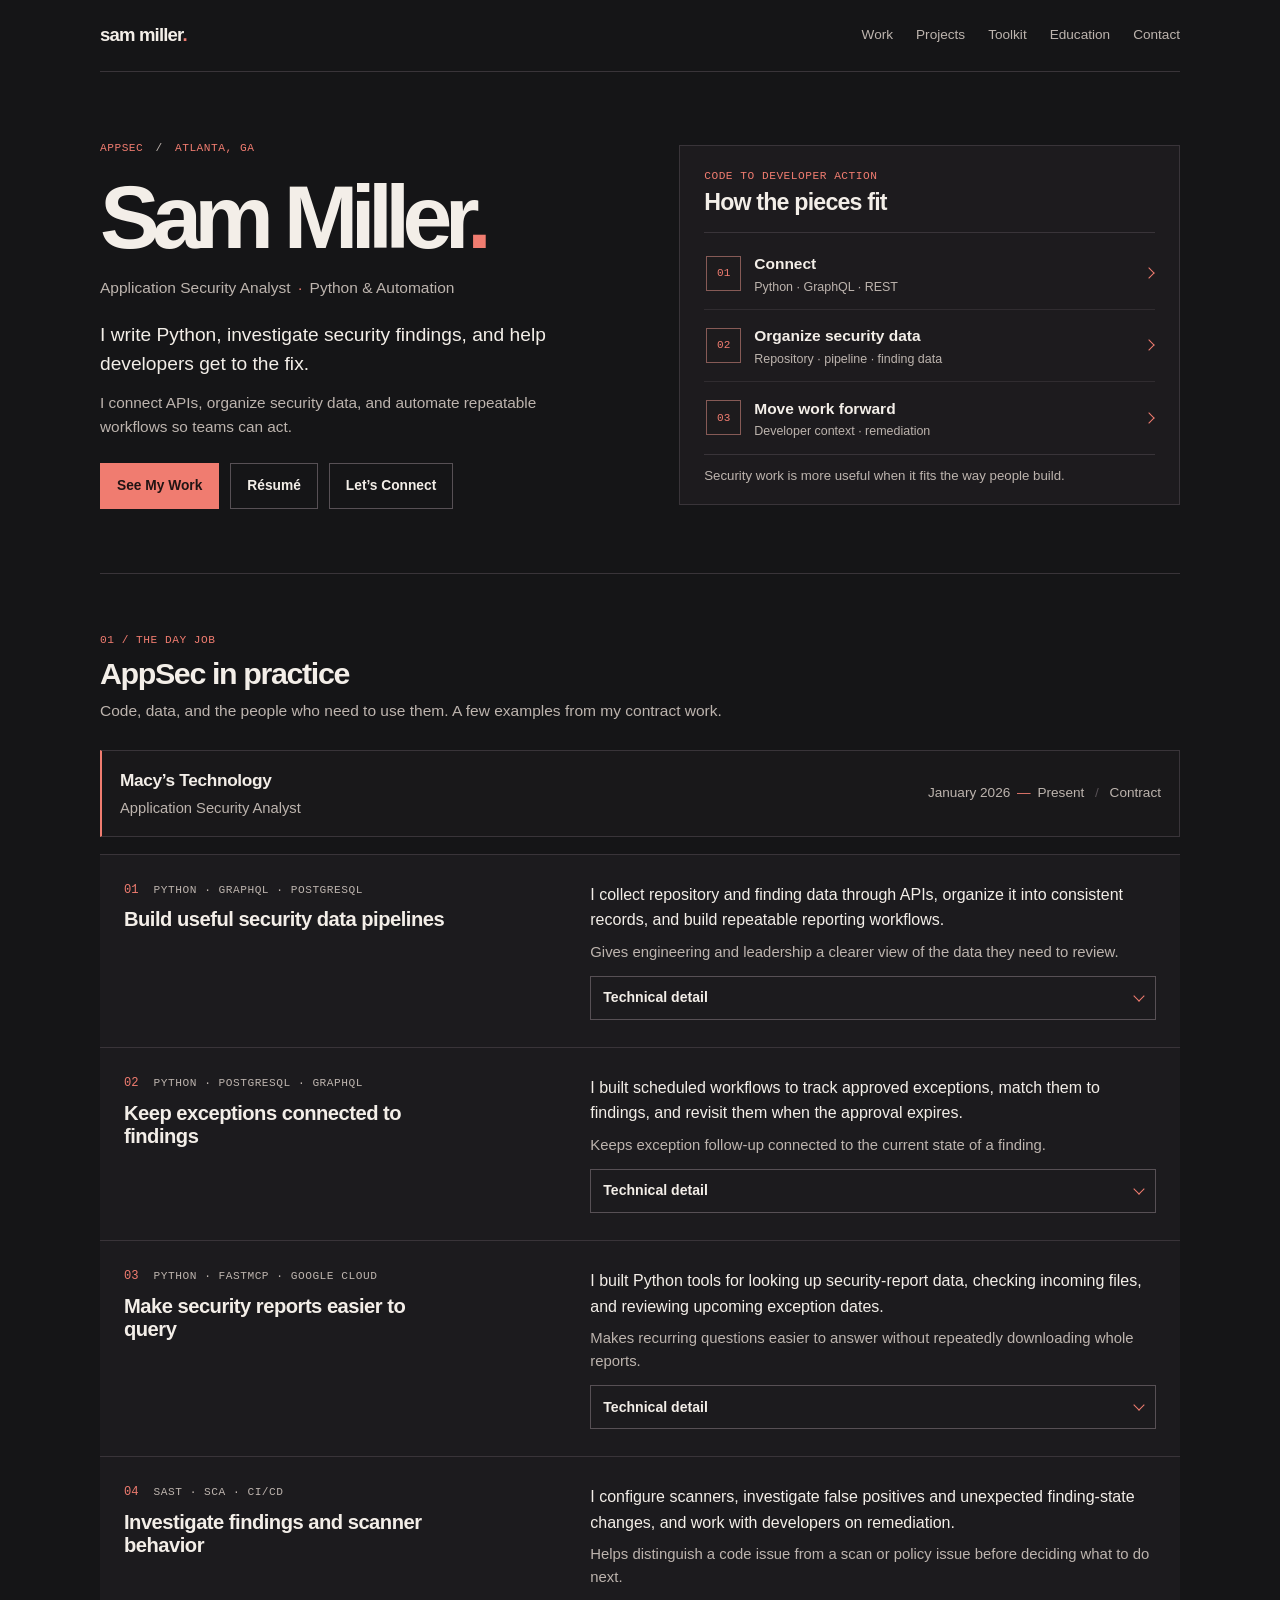
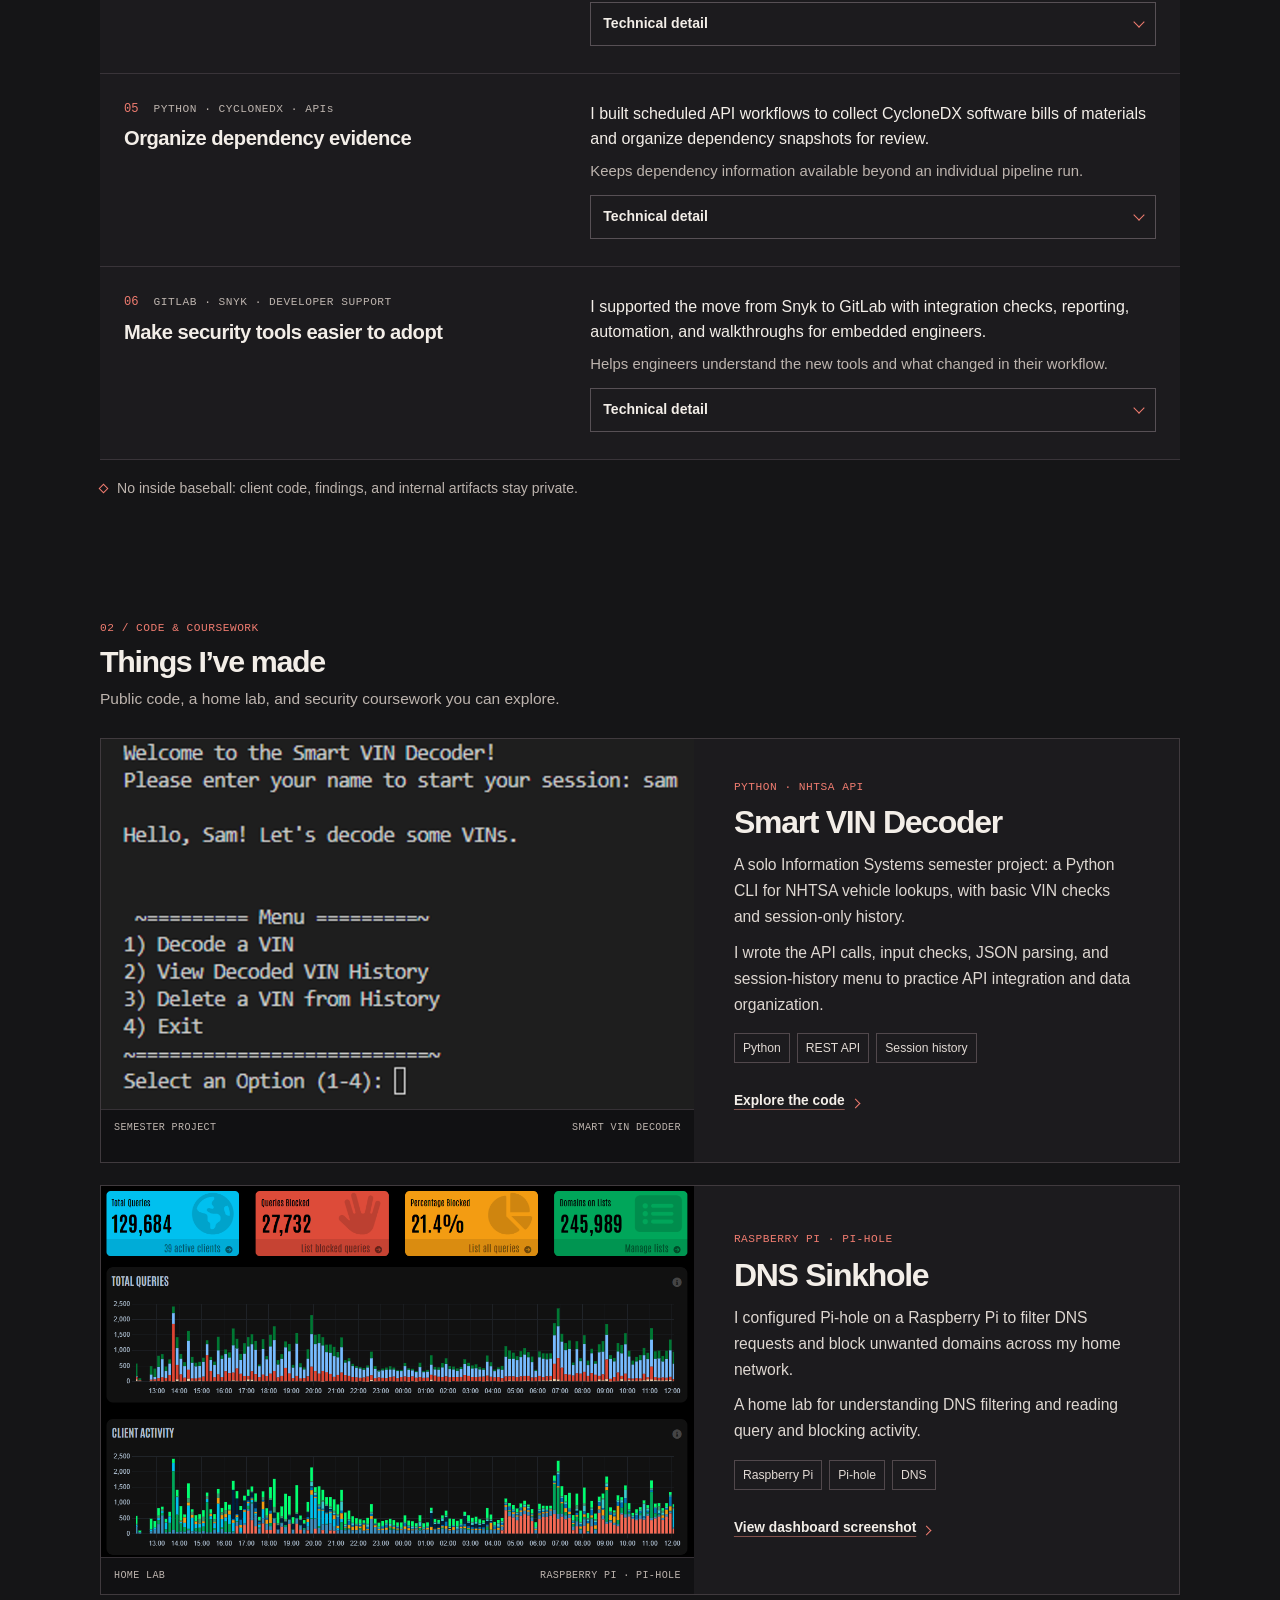
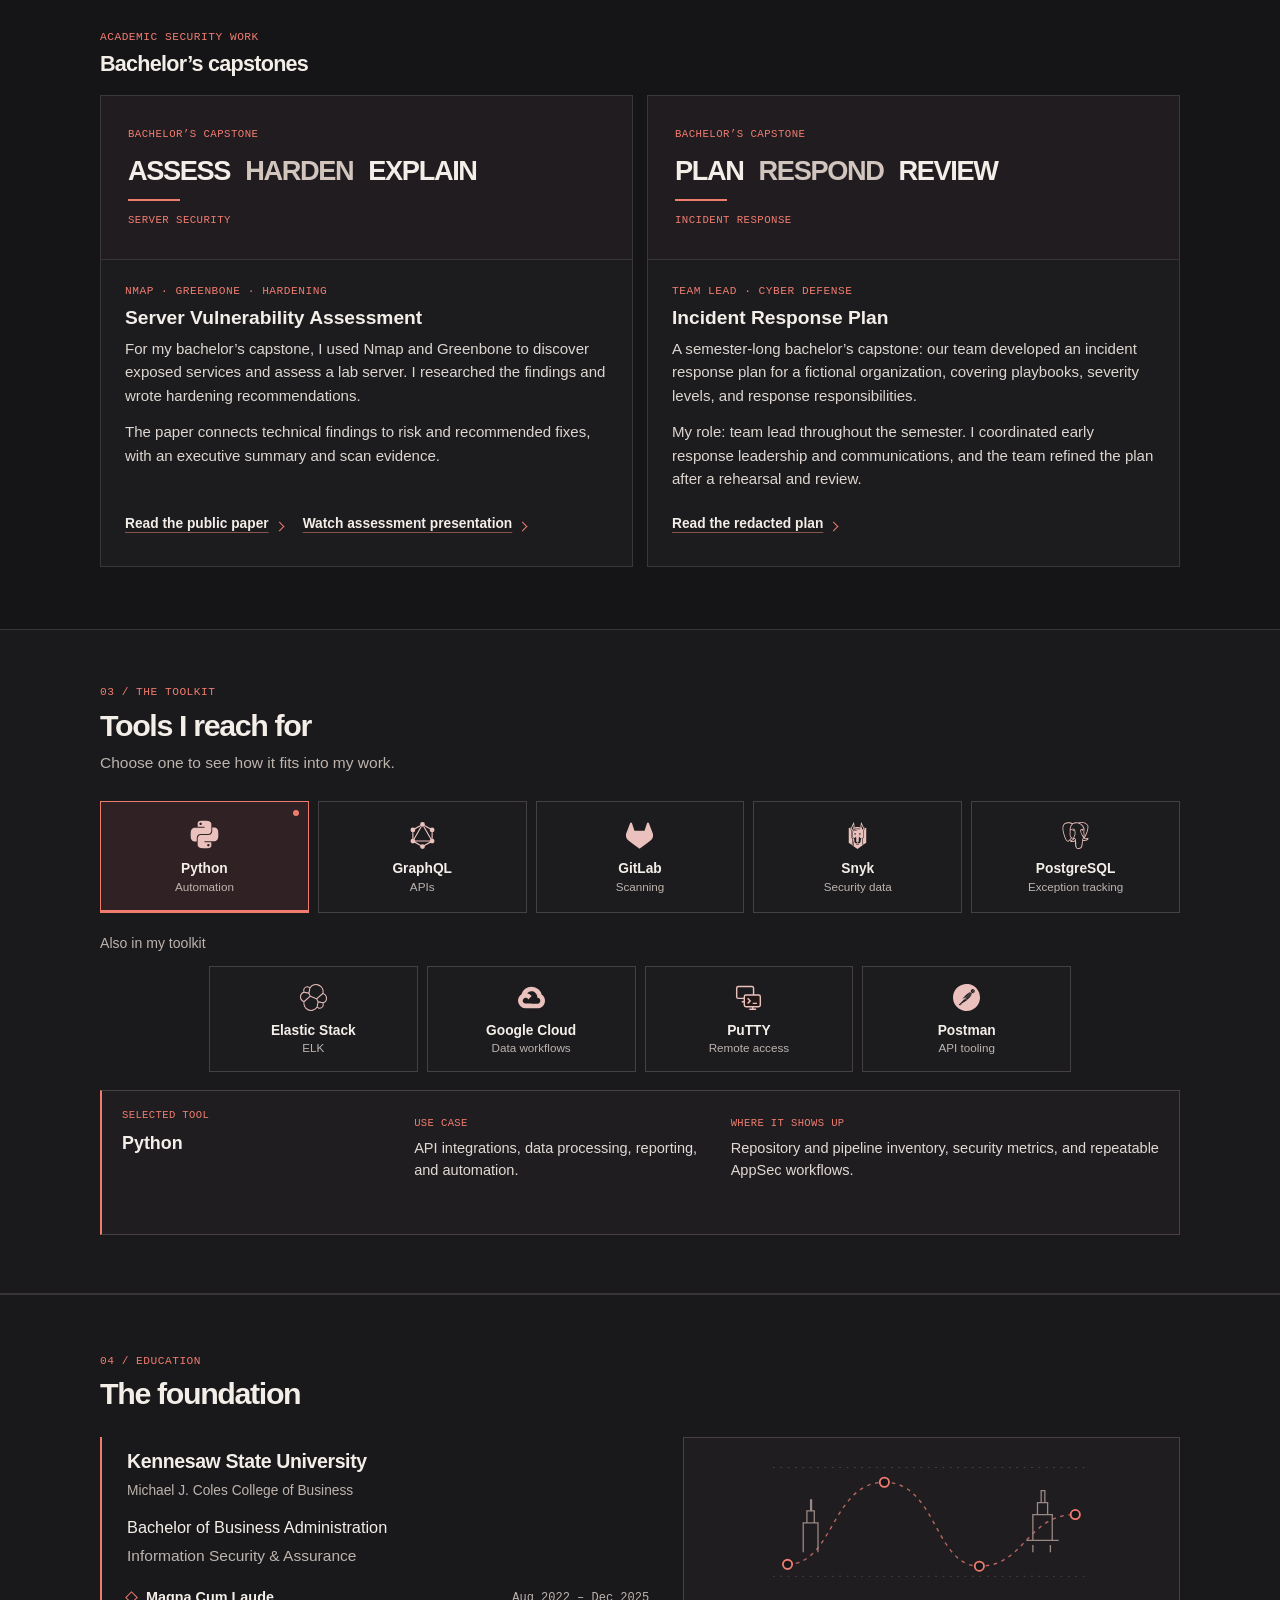
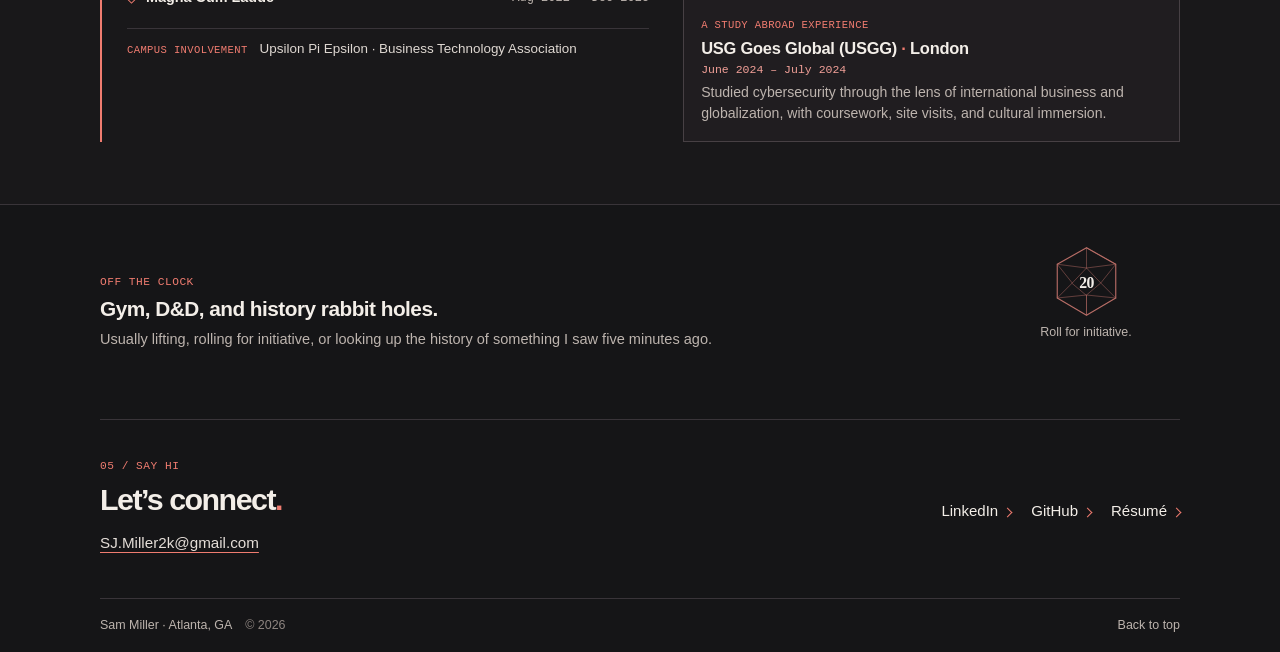
==== commit 131b4a25: "Simplify professional work into readable rows with clear disclosures" ====
--- a/index.html
+++ b/index.html
@@ -51,40 +51,34 @@
   </div>
   <div class="work-grid">
     <article class="work-card" id="reporting">
-      <div class="work-card-top"><span class="work-icon" aria-hidden="true">01</span><p class="eyebrow">PYTHON <span aria-hidden="true">·</span> GRAPHQL <span aria-hidden="true">·</span> POSTGRESQL</p></div>
-      <h3>Build useful security data pipelines</h3><p class="work-description">I collect repository and finding data through APIs, organize it into consistent records, and build repeatable reporting workflows.</p>
-      <p class="work-reason"><span>WHY IT MATTERS</span>Gives engineering and leadership a clearer view of the data they need to review.</p>
-      <details class="work-detail"><summary>How I approached it<span class="sr-only">: Build useful security data pipelines</span></summary><p>I use Python to discover repositories, collect data concurrently, and bring related records together. Reports can be stored in Google Cloud Storage and PostgreSQL for later review.</p></details>
+      <div class="work-heading"><div class="work-card-top"><span class="work-icon" aria-hidden="true">01</span><p class="eyebrow">PYTHON <span aria-hidden="true">·</span> GRAPHQL <span aria-hidden="true">·</span> POSTGRESQL</p></div><h3>Build useful security data pipelines</h3></div><p class="work-description">I collect repository and finding data through APIs, organize it into consistent records, and build repeatable reporting workflows.</p>
+      <p class="work-reason">Gives engineering and leadership a clearer view of the data they need to review.</p>
+      <details class="work-detail"><summary>Technical detail<span class="sr-only">: Build useful security data pipelines</span></summary><p>I use Python to discover repositories, collect data concurrently, and bring related records together. Reports can be stored in Google Cloud Storage and PostgreSQL for later review.</p></details>
     </article>
     <article class="work-card" id="exceptions">
-      <div class="work-card-top"><span class="work-icon" aria-hidden="true">02</span><p class="eyebrow">PYTHON <span aria-hidden="true">·</span> POSTGRESQL <span aria-hidden="true">·</span> GRAPHQL</p></div>
-      <h3>Keep exceptions connected to findings</h3><p class="work-description">I built scheduled workflows to track approved exceptions, match them to findings, and revisit them when the approval expires.</p>
-      <p class="work-reason"><span>WHY IT MATTERS</span>Keeps exception follow-up connected to the current state of a finding.</p>
-      <details class="work-detail"><summary>How I approached it<span class="sr-only">: Keep exceptions connected to findings</span></summary><p>Scanner identifiers can change between runs. I normalize finding attributes to help match recurring findings, retain exception history, and check whether an expired exception needs a finding reopened or closed as fixed.</p></details>
+      <div class="work-heading"><div class="work-card-top"><span class="work-icon" aria-hidden="true">02</span><p class="eyebrow">PYTHON <span aria-hidden="true">·</span> POSTGRESQL <span aria-hidden="true">·</span> GRAPHQL</p></div><h3>Keep exceptions connected to findings</h3></div><p class="work-description">I built scheduled workflows to track approved exceptions, match them to findings, and revisit them when the approval expires.</p>
+      <p class="work-reason">Keeps exception follow-up connected to the current state of a finding.</p>
+      <details class="work-detail"><summary>Technical detail<span class="sr-only">: Keep exceptions connected to findings</span></summary><p>Scanner identifiers can change between runs. I normalize finding attributes to help match recurring findings, retain exception history, and check whether an expired exception needs a finding reopened or closed as fixed.</p></details>
     </article>
     <article class="work-card" id="report-tools">
-      <div class="work-card-top"><span class="work-icon" aria-hidden="true">03</span><p class="eyebrow">PYTHON <span aria-hidden="true">·</span> FASTMCP <span aria-hidden="true">·</span> GOOGLE CLOUD</p></div>
-      <h3>Make security reports easier to query</h3><p class="work-description">I built Python tools for looking up security-report data, checking incoming files, and reviewing upcoming exception dates.</p>
-      <p class="work-reason"><span>WHY IT MATTERS</span>Makes recurring questions easier to answer without repeatedly downloading whole reports.</p>
-      <details class="work-detail"><summary>How I approached it<span class="sr-only">: Make security reports easier to query</span></summary><p>A FastMCP service exposes focused report queries to compatible clients. Python streaming readers process cloud-stored reports, while validation checks catch inconsistent IDs and dates before intake.</p></details>
+      <div class="work-heading"><div class="work-card-top"><span class="work-icon" aria-hidden="true">03</span><p class="eyebrow">PYTHON <span aria-hidden="true">·</span> FASTMCP <span aria-hidden="true">·</span> GOOGLE CLOUD</p></div><h3>Make security reports easier to query</h3></div><p class="work-description">I built Python tools for looking up security-report data, checking incoming files, and reviewing upcoming exception dates.</p>
+      <p class="work-reason">Makes recurring questions easier to answer without repeatedly downloading whole reports.</p>
+      <details class="work-detail"><summary>Technical detail<span class="sr-only">: Make security reports easier to query</span></summary><p>A FastMCP service exposes focused report queries to compatible clients. Python streaming readers process cloud-stored reports, while validation checks catch inconsistent IDs and dates before intake.</p></details>
     </article>
     <article class="work-card" id="scanning">
-      <div class="work-card-top"><span class="work-icon" aria-hidden="true">04</span><p class="eyebrow">SAST <span aria-hidden="true">·</span> SCA <span aria-hidden="true">·</span> CI/CD</p></div>
-      <h3>Investigate findings and scanner behavior</h3><p class="work-description">I configure scanners, investigate false positives and unexpected finding-state changes, and work with developers on remediation.</p>
-      <p class="work-reason"><span>WHY IT MATTERS</span>Helps distinguish a code issue from a scan or policy issue before deciding what to do next.</p>
-      <details class="work-detail"><summary>How I approached it<span class="sr-only">: Investigate findings and scanner behavior</span></summary><p>I compare finding history with pipeline and scanner activity to understand why a result changed. I explain the evidence to engineers and help the team decide on follow-up.</p></details>
+      <div class="work-heading"><div class="work-card-top"><span class="work-icon" aria-hidden="true">04</span><p class="eyebrow">SAST <span aria-hidden="true">·</span> SCA <span aria-hidden="true">·</span> CI/CD</p></div><h3>Investigate findings and scanner behavior</h3></div><p class="work-description">I configure scanners, investigate false positives and unexpected finding-state changes, and work with developers on remediation.</p>
+      <p class="work-reason">Helps distinguish a code issue from a scan or policy issue before deciding what to do next.</p>
+      <details class="work-detail"><summary>Technical detail<span class="sr-only">: Investigate findings and scanner behavior</span></summary><p>I compare finding history with pipeline and scanner activity to understand why a result changed. I explain the evidence to engineers and help the team decide on follow-up.</p></details>
     </article>
     <article class="work-card" id="dependencies">
-      <div class="work-card-top"><span class="work-icon" aria-hidden="true">05</span><p class="eyebrow">PYTHON <span aria-hidden="true">·</span> CYCLONEDX <span aria-hidden="true">·</span> APIs</p></div>
-      <h3>Organize dependency evidence</h3><p class="work-description">I built scheduled API workflows to collect CycloneDX software bills of materials and organize dependency snapshots for review.</p>
-      <p class="work-reason"><span>WHY IT MATTERS</span>Keeps dependency information available beyond an individual pipeline run.</p>
-      <details class="work-detail"><summary>How I approached it<span class="sr-only">: Organize dependency evidence</span></summary><p>Python connects to GitLab REST and GraphQL APIs to gather SBOM artifacts. Scheduled collection and consistent storage keep the snapshots organized and easier to find.</p></details>
+      <div class="work-heading"><div class="work-card-top"><span class="work-icon" aria-hidden="true">05</span><p class="eyebrow">PYTHON <span aria-hidden="true">·</span> CYCLONEDX <span aria-hidden="true">·</span> APIs</p></div><h3>Organize dependency evidence</h3></div><p class="work-description">I built scheduled API workflows to collect CycloneDX software bills of materials and organize dependency snapshots for review.</p>
+      <p class="work-reason">Keeps dependency information available beyond an individual pipeline run.</p>
+      <details class="work-detail"><summary>Technical detail<span class="sr-only">: Organize dependency evidence</span></summary><p>Python connects to GitLab REST and GraphQL APIs to gather SBOM artifacts. Scheduled collection and consistent storage keep the snapshots organized and easier to find.</p></details>
     </article>
     <article class="work-card" id="migration">
-      <div class="work-card-top"><span class="work-icon" aria-hidden="true">06</span><p class="eyebrow">GITLAB <span aria-hidden="true">·</span> SNYK <span aria-hidden="true">·</span> DEVELOPER SUPPORT</p></div>
-      <h3>Make security tools easier to adopt</h3><p class="work-description">I supported the move from Snyk to GitLab with integration checks, reporting, automation, and walkthroughs for embedded engineers.</p>
-      <p class="work-reason"><span>WHY IT MATTERS</span>Helps engineers understand the new tools and what changed in their workflow.</p>
-      <details class="work-detail"><summary>How I approached it<span class="sr-only">: Make security tools easier to adopt</span></summary><p>I walked engineers through scanning changes and expectations, then adapted reporting and exception workflows to support the transition.</p></details>
+      <div class="work-heading"><div class="work-card-top"><span class="work-icon" aria-hidden="true">06</span><p class="eyebrow">GITLAB <span aria-hidden="true">·</span> SNYK <span aria-hidden="true">·</span> DEVELOPER SUPPORT</p></div><h3>Make security tools easier to adopt</h3></div><p class="work-description">I supported the move from Snyk to GitLab with integration checks, reporting, automation, and walkthroughs for embedded engineers.</p>
+      <p class="work-reason">Helps engineers understand the new tools and what changed in their workflow.</p>
+      <details class="work-detail"><summary>Technical detail<span class="sr-only">: Make security tools easier to adopt</span></summary><p>I walked engineers through scanning changes and expectations, then adapted reporting and exception workflows to support the transition.</p></details>
     </article>
   </div>
   <p class="private-note"><span class="private-note-mark" aria-hidden="true"></span>No inside baseball: client code, findings, and internal artifacts stay private.</p>
--- a/styles.css
+++ b/styles.css
@@ -79,20 +79,23 @@
 .employment-dates { flex: 0 0 auto; color: var(--muted); font-size: .85rem; }
 .employment-dates > span:first-of-type { color: var(--red); padding-inline: 3px; }
 .employment-divider { color: var(--line-strong); padding-inline: 7px; }
-.work-grid { display: grid; grid-template-columns: repeat(2, minmax(0, 1fr)); gap: 12px; }
-.work-card { min-width: 0; min-height: 250px; display: flex; flex-direction: column; padding: 23px 24px 21px; border: 1px solid #3b3438; background: var(--panel); transition: border-color .18s ease, transform .18s ease; }
-.work-card:hover { border-color: #a45f59; transform: translateY(-2px); }
-.work-card-top { display: flex; justify-content: space-between; gap: 12px; margin-bottom: 11px; }
-.work-card .eyebrow { padding-right: 8px; }
-.work-icon { color: #cc8178; font: .71rem var(--mono); }
-.work-card h3 { margin-bottom: 8px; font-size: 1.18rem; letter-spacing: -.025em; }
-.work-description { margin-bottom: 18px; color: #dfd8d2; font-size: .98rem; line-height: 1.6; }
-.work-reason { margin-top: auto; padding-top: 12px; border-top: 1px solid #393338; color: #d1c9c3; font-size: .9rem; line-height: 1.5; }
-.work-reason span { display: block; margin-bottom: 3px; color: var(--red); font: .63rem/1.5 var(--mono); letter-spacing: .035em; }
- .work-detail { margin-top: 14px; border-top: 1px solid var(--line); }
-.work-detail summary { min-height: 44px; padding-block: 10px; color: var(--text); cursor: pointer; font-size: .9rem; font-weight: 600; }
-.work-detail summary:hover, .work-detail[open] summary { color: var(--red); }
-.work-detail p { margin-top: 2px; color: var(--muted); font-size: .94rem; line-height: 1.6; }
+.work-grid { display: grid; grid-template-columns: 1fr; gap: 0; border-top: 1px solid var(--line); }
+.work-card { min-width: 0; display: grid; grid-template-columns: minmax(0, .9fr) minmax(0, 1.2fr); grid-template-areas: "heading description" "heading reason" "heading detail"; gap: 8px 42px; padding: 27px 24px; border-bottom: 1px solid var(--line); background: var(--panel); }
+.work-heading { grid-area: heading; }
+.work-card-top { margin-bottom: 10px; display: flex; align-items: baseline; gap: 15px; }
+.work-card .eyebrow { color: var(--muted); }
+.work-icon { color: var(--red); font: .76rem var(--mono); }
+.work-card h3 { font-size: 1.26rem; letter-spacing: -.025em; max-width: 330px; }
+.work-description { grid-area: description; color: var(--text); font-size: 1rem; line-height: 1.6; }
+.work-reason { grid-area: reason; color: var(--muted); font-size: .93rem; line-height: 1.55; }
+.work-detail { grid-area: detail; margin-top: 4px; }
+.work-detail summary { display: flex; align-items: center; justify-content: space-between; gap: 12px; min-height: 44px; width: 100%; list-style: none; padding: 9px 12px; border: 1px solid var(--line-strong); color: var(--text); cursor: pointer; font-size: .88rem; font-weight: 600; transition: border-color .16s ease; }
+.work-detail summary::-webkit-details-marker { display: none; }
+.work-detail summary::after { content: ""; width: 7px; height: 7px; flex: 0 0 7px; border-right: 1.5px solid var(--red); border-bottom: 1.5px solid var(--red); transform: translateY(-2px) rotate(45deg); }
+.work-detail summary:hover { border-color: var(--red); }
+.work-detail[open] summary { border-color: var(--red); }
+.work-detail[open] summary::after { transform: translateY(2px) rotate(225deg); }
+.work-detail p { padding: 14px 0 4px; color: var(--muted); font-size: .96rem; line-height: 1.65; }
 .private-note { display: flex; align-items: center; gap: 10px; margin-top: 17px; color: var(--muted); font-size: .88rem; }
 .private-note-mark { width: 7px; height: 7px; flex: 0 0 7px; border: 1px solid var(--red); transform: rotate(45deg); }
 
@@ -278,10 +281,10 @@
   .employer-name { font-size: 1rem; }
   .employer-role { font-size: .87rem; }
   .employment-dates { margin-top: 5px; font-size: .82rem; }
-  .work-grid { grid-template-columns: 1fr; gap: 9px; }
-  .work-card { min-height: 0; padding: 18px; }
-  .work-description { font-size: .97rem; margin-bottom: 14px; }
-  .work-reason { margin-top: auto; }
+  .work-grid { gap: 0; }
+  .work-card { grid-template-columns: 1fr; grid-template-areas: "heading" "description" "reason" "detail"; gap: 10px; padding: 22px 18px; }
+  .work-description { font-size: .97rem; }
+  .work-card h3 { max-width: none; margin-bottom: 2px; }
   .private-note { align-items: flex-start; font-size: .85rem; line-height: 1.5; }
   .private-note-mark { margin-top: 6px; }
   .tool-section { padding-block: 44px 48px; }
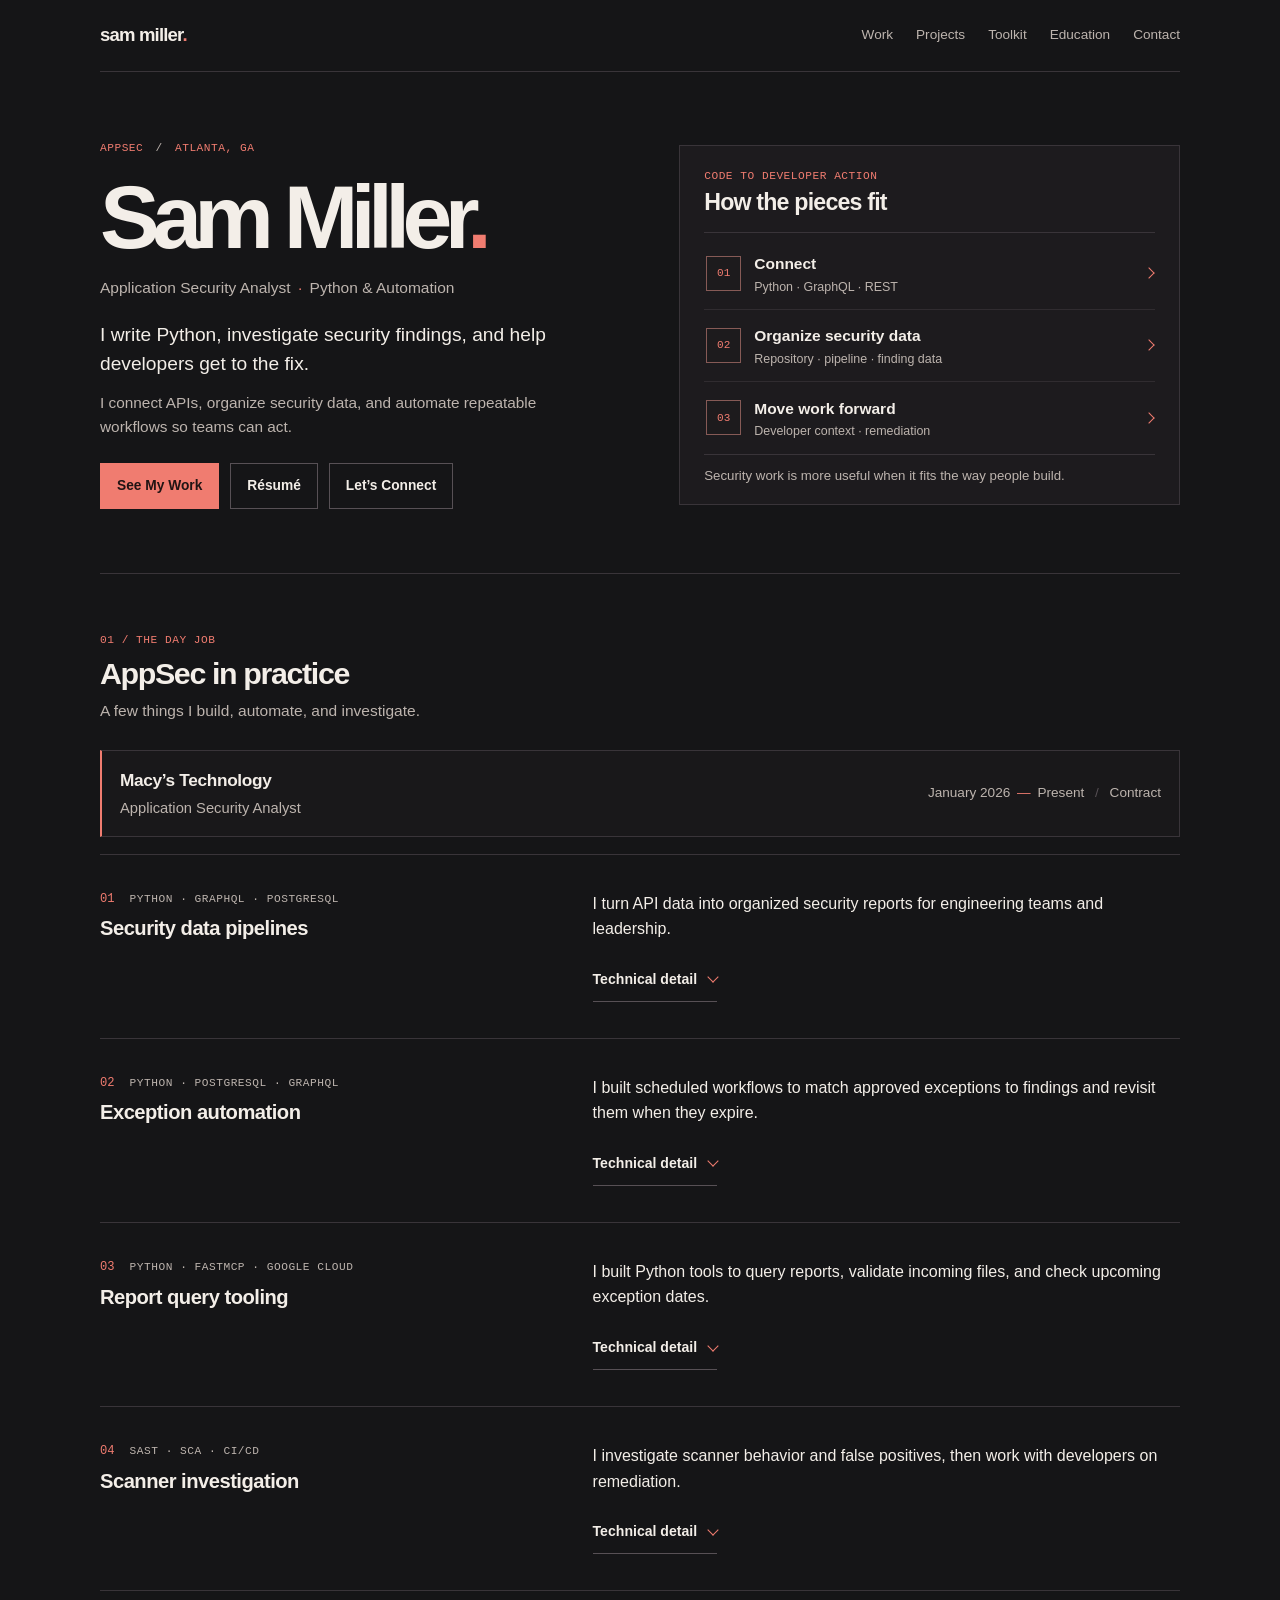
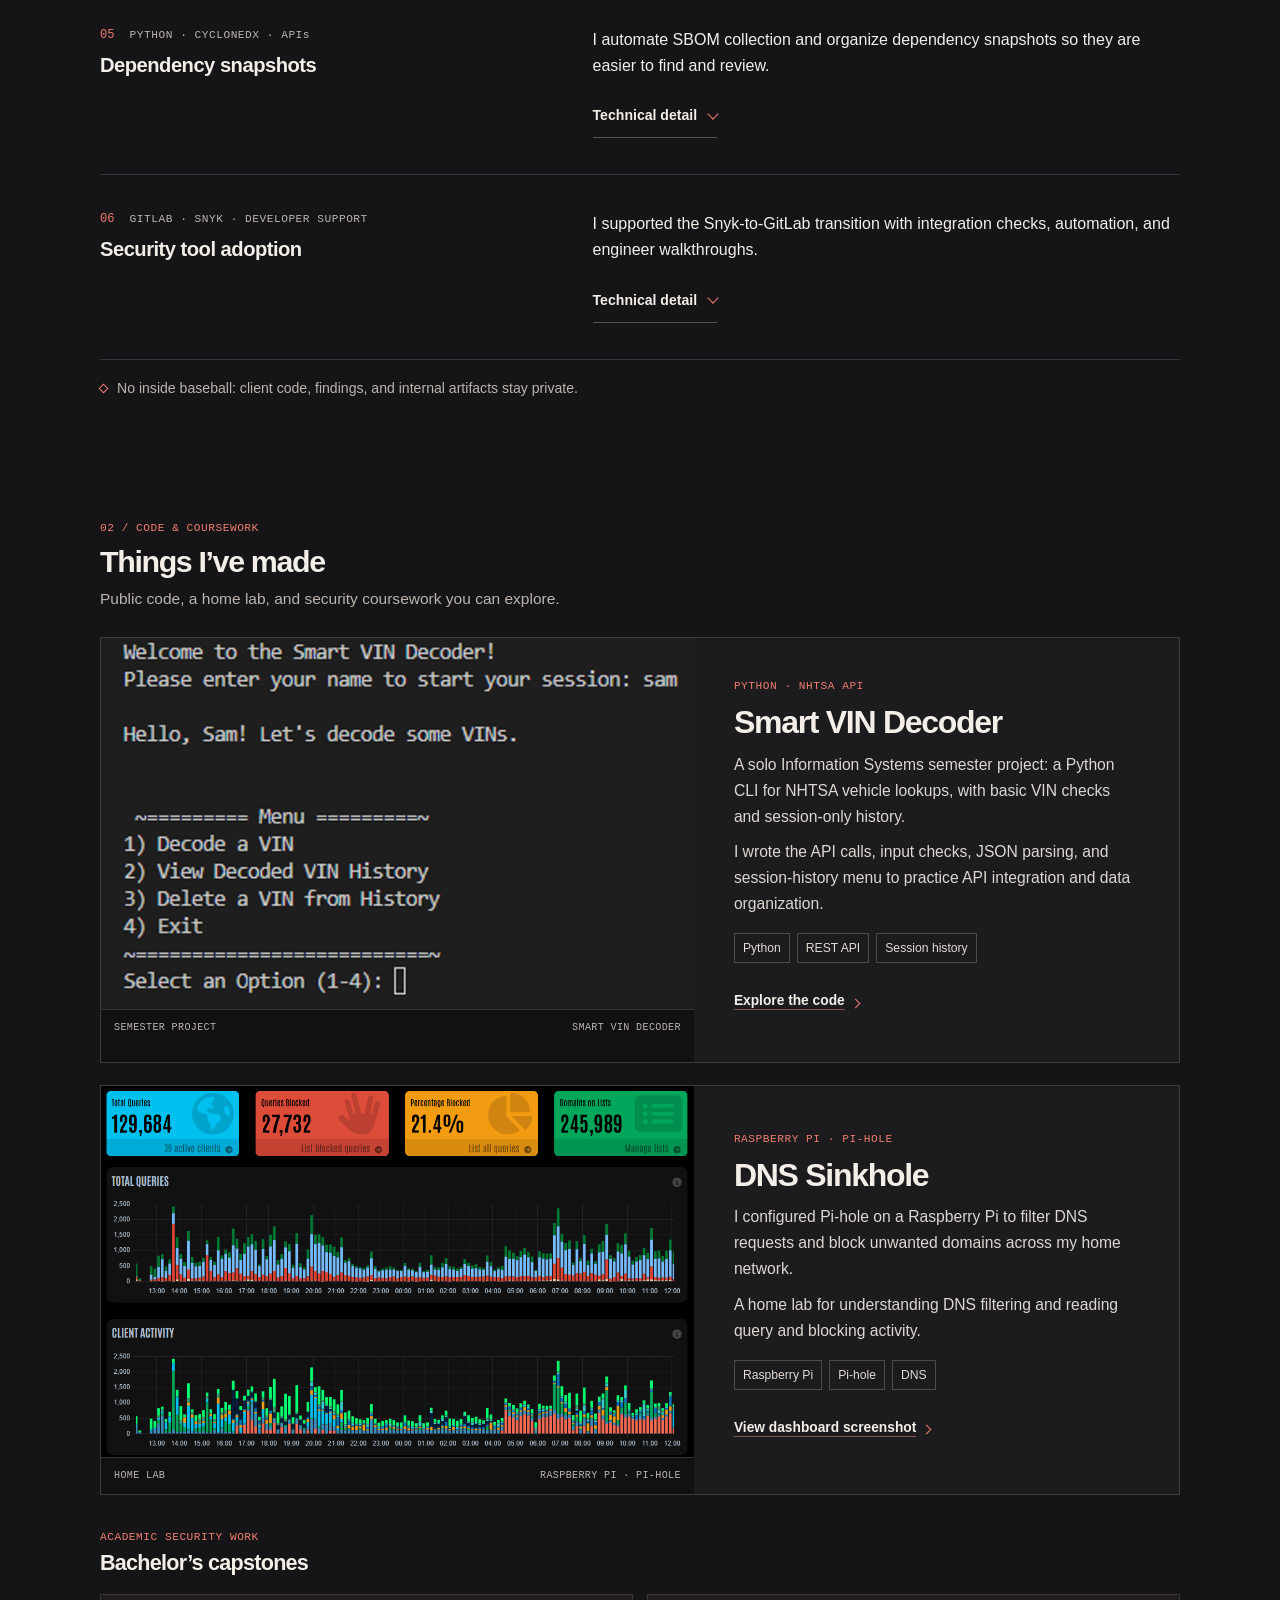
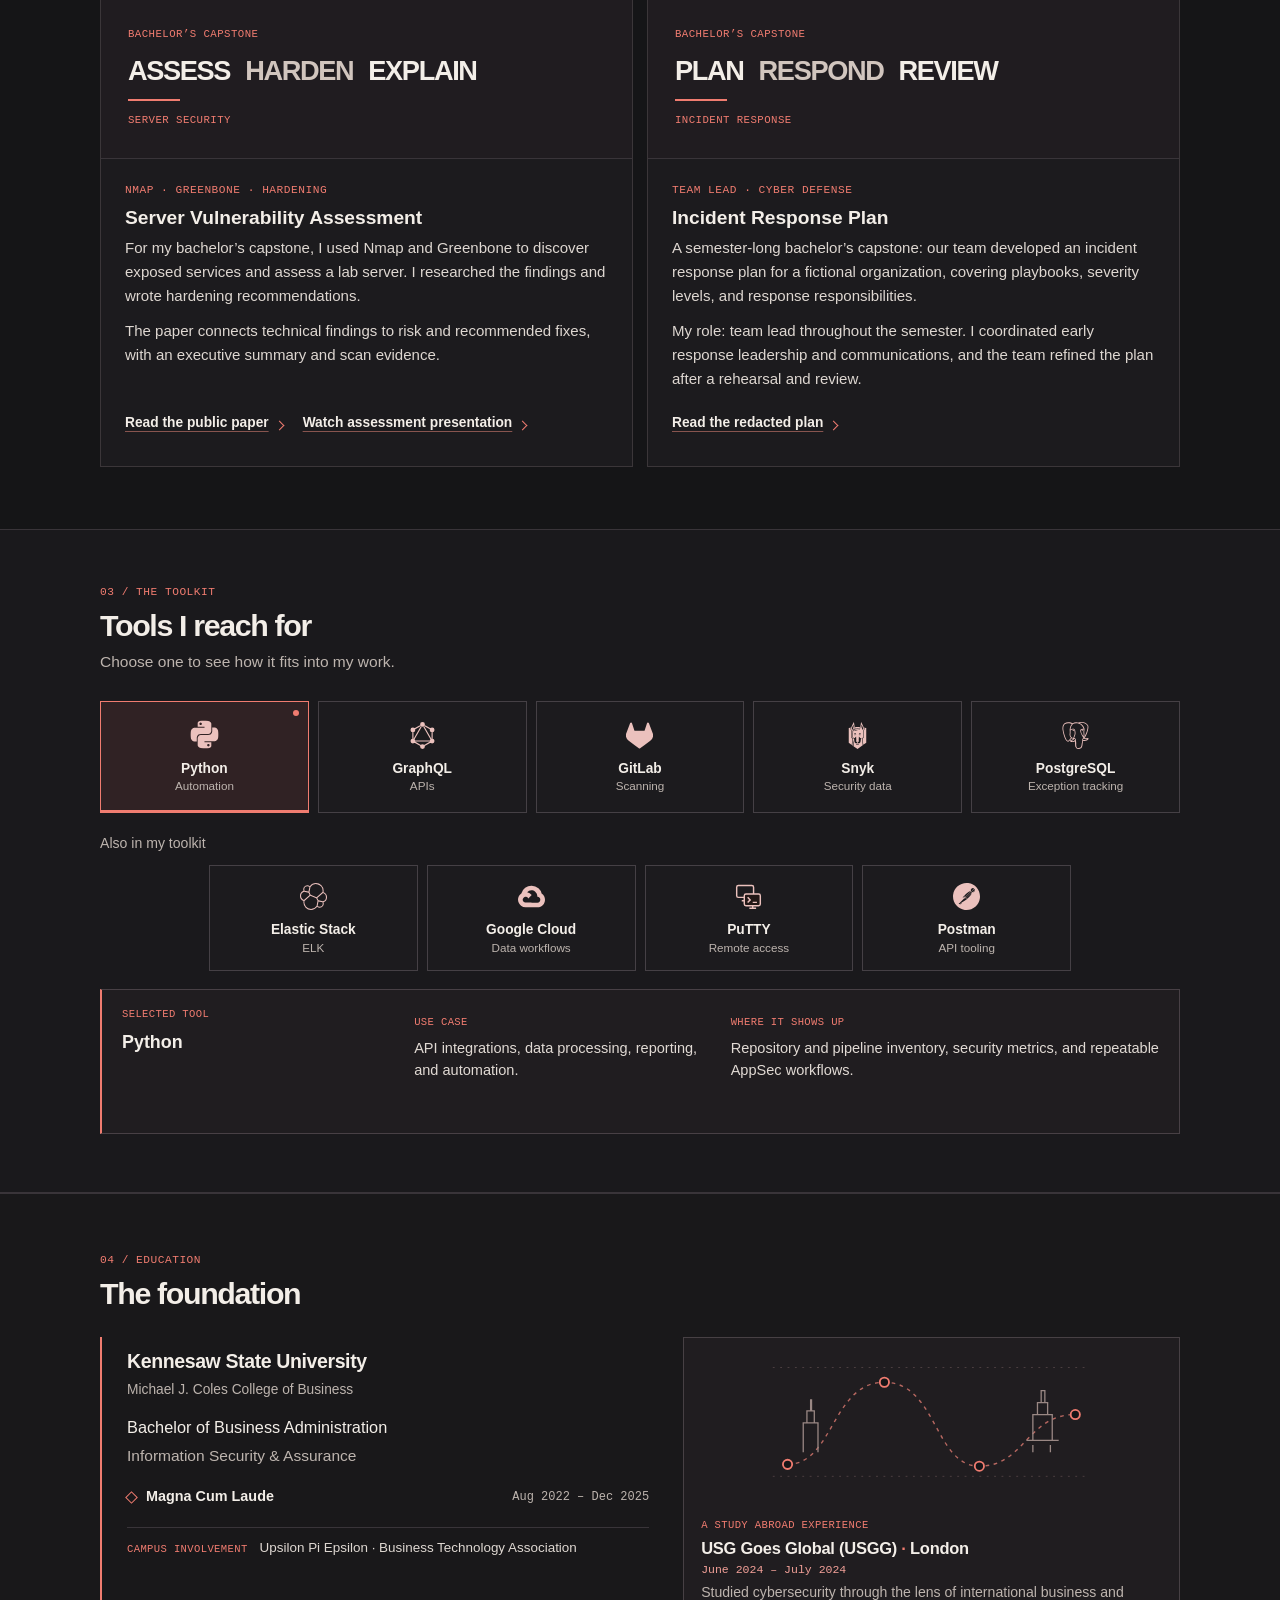
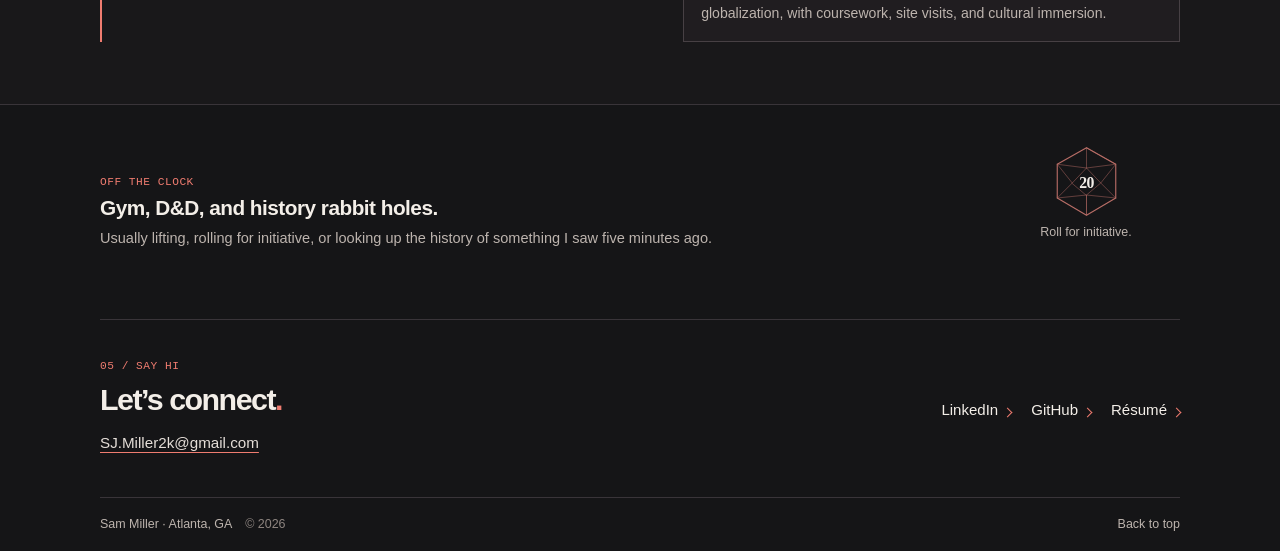
==== commit 190fcf25: "Reduce work section density with concise summaries and open spacing" ====
--- a/index.html
+++ b/index.html
@@ -44,41 +44,35 @@
 </section>
 
 <section id="work" class="section work-section wrap" aria-labelledby="work-title">
-  <header class="section-heading"><p class="eyebrow">01 / THE DAY JOB</p><h2 id="work-title">AppSec in practice</h2><p>Code, data, and the people who need to use them. A few examples from my contract work.</p></header>
+  <header class="section-heading"><p class="eyebrow">01 / THE DAY JOB</p><h2 id="work-title">AppSec in practice</h2><p>A few things I build, automate, and investigate.</p></header>
   <div class="employment">
     <div class="employer-lockup"><p class="employer-name">Macy&rsquo;s Technology</p><p class="employer-role">Application Security Analyst</p></div>
     <p class="employment-dates"><time datetime="2026-01">January 2026</time> <span aria-hidden="true">—</span> Present <span class="employment-divider" aria-hidden="true">/</span> Contract</p>
   </div>
   <div class="work-grid">
     <article class="work-card" id="reporting">
-      <div class="work-heading"><div class="work-card-top"><span class="work-icon" aria-hidden="true">01</span><p class="eyebrow">PYTHON <span aria-hidden="true">·</span> GRAPHQL <span aria-hidden="true">·</span> POSTGRESQL</p></div><h3>Build useful security data pipelines</h3></div><p class="work-description">I collect repository and finding data through APIs, organize it into consistent records, and build repeatable reporting workflows.</p>
-      <p class="work-reason">Gives engineering and leadership a clearer view of the data they need to review.</p>
-      <details class="work-detail"><summary>Technical detail<span class="sr-only">: Build useful security data pipelines</span></summary><p>I use Python to discover repositories, collect data concurrently, and bring related records together. Reports can be stored in Google Cloud Storage and PostgreSQL for later review.</p></details>
+      <div class="work-heading"><div class="work-card-top"><span class="work-icon" aria-hidden="true">01</span><p class="eyebrow">PYTHON <span aria-hidden="true">·</span> GRAPHQL <span aria-hidden="true">·</span> POSTGRESQL</p></div><h3>Security data pipelines</h3></div><p class="work-description">I turn API data into organized security reports for engineering teams and leadership.</p>
+      <details class="work-detail"><summary>Technical detail<span class="sr-only">: Security data pipelines</span></summary><p>I use Python to discover repositories, collect data concurrently, and bring related records together. Reports can be stored in Google Cloud Storage and PostgreSQL for later review.</p><p class="work-reason">Gives engineering and leadership a clearer view of the data they need to review.</p></details>
     </article>
     <article class="work-card" id="exceptions">
-      <div class="work-heading"><div class="work-card-top"><span class="work-icon" aria-hidden="true">02</span><p class="eyebrow">PYTHON <span aria-hidden="true">·</span> POSTGRESQL <span aria-hidden="true">·</span> GRAPHQL</p></div><h3>Keep exceptions connected to findings</h3></div><p class="work-description">I built scheduled workflows to track approved exceptions, match them to findings, and revisit them when the approval expires.</p>
-      <p class="work-reason">Keeps exception follow-up connected to the current state of a finding.</p>
-      <details class="work-detail"><summary>Technical detail<span class="sr-only">: Keep exceptions connected to findings</span></summary><p>Scanner identifiers can change between runs. I normalize finding attributes to help match recurring findings, retain exception history, and check whether an expired exception needs a finding reopened or closed as fixed.</p></details>
+      <div class="work-heading"><div class="work-card-top"><span class="work-icon" aria-hidden="true">02</span><p class="eyebrow">PYTHON <span aria-hidden="true">·</span> POSTGRESQL <span aria-hidden="true">·</span> GRAPHQL</p></div><h3>Exception automation</h3></div><p class="work-description">I built scheduled workflows to match approved exceptions to findings and revisit them when they expire.</p>
+      <details class="work-detail"><summary>Technical detail<span class="sr-only">: Exception automation</span></summary><p>Scanner identifiers can change between runs. I normalize finding attributes to help match recurring findings, retain exception history, and check whether an expired exception needs a finding reopened or closed as fixed.</p><p class="work-reason">Keeps exception follow-up connected to the current state of a finding.</p></details>
     </article>
     <article class="work-card" id="report-tools">
-      <div class="work-heading"><div class="work-card-top"><span class="work-icon" aria-hidden="true">03</span><p class="eyebrow">PYTHON <span aria-hidden="true">·</span> FASTMCP <span aria-hidden="true">·</span> GOOGLE CLOUD</p></div><h3>Make security reports easier to query</h3></div><p class="work-description">I built Python tools for looking up security-report data, checking incoming files, and reviewing upcoming exception dates.</p>
-      <p class="work-reason">Makes recurring questions easier to answer without repeatedly downloading whole reports.</p>
-      <details class="work-detail"><summary>Technical detail<span class="sr-only">: Make security reports easier to query</span></summary><p>A FastMCP service exposes focused report queries to compatible clients. Python streaming readers process cloud-stored reports, while validation checks catch inconsistent IDs and dates before intake.</p></details>
+      <div class="work-heading"><div class="work-card-top"><span class="work-icon" aria-hidden="true">03</span><p class="eyebrow">PYTHON <span aria-hidden="true">·</span> FASTMCP <span aria-hidden="true">·</span> GOOGLE CLOUD</p></div><h3>Report query tooling</h3></div><p class="work-description">I built Python tools to query reports, validate incoming files, and check upcoming exception dates.</p>
+      <details class="work-detail"><summary>Technical detail<span class="sr-only">: Report query tooling</span></summary><p>A FastMCP service exposes focused report queries to compatible clients. Python streaming readers process cloud-stored reports, while validation checks catch inconsistent IDs and dates before intake.</p><p class="work-reason">Makes recurring questions easier to answer without repeatedly downloading whole reports.</p></details>
     </article>
     <article class="work-card" id="scanning">
-      <div class="work-heading"><div class="work-card-top"><span class="work-icon" aria-hidden="true">04</span><p class="eyebrow">SAST <span aria-hidden="true">·</span> SCA <span aria-hidden="true">·</span> CI/CD</p></div><h3>Investigate findings and scanner behavior</h3></div><p class="work-description">I configure scanners, investigate false positives and unexpected finding-state changes, and work with developers on remediation.</p>
-      <p class="work-reason">Helps distinguish a code issue from a scan or policy issue before deciding what to do next.</p>
-      <details class="work-detail"><summary>Technical detail<span class="sr-only">: Investigate findings and scanner behavior</span></summary><p>I compare finding history with pipeline and scanner activity to understand why a result changed. I explain the evidence to engineers and help the team decide on follow-up.</p></details>
+      <div class="work-heading"><div class="work-card-top"><span class="work-icon" aria-hidden="true">04</span><p class="eyebrow">SAST <span aria-hidden="true">·</span> SCA <span aria-hidden="true">·</span> CI/CD</p></div><h3>Scanner investigation</h3></div><p class="work-description">I investigate scanner behavior and false positives, then work with developers on remediation.</p>
+      <details class="work-detail"><summary>Technical detail<span class="sr-only">: Scanner investigation</span></summary><p>I compare finding history with pipeline and scanner activity to understand why a result changed. I explain the evidence to engineers and help the team decide on follow-up.</p><p class="work-reason">Helps distinguish a code issue from a scan or policy issue before deciding what to do next.</p></details>
     </article>
     <article class="work-card" id="dependencies">
-      <div class="work-heading"><div class="work-card-top"><span class="work-icon" aria-hidden="true">05</span><p class="eyebrow">PYTHON <span aria-hidden="true">·</span> CYCLONEDX <span aria-hidden="true">·</span> APIs</p></div><h3>Organize dependency evidence</h3></div><p class="work-description">I built scheduled API workflows to collect CycloneDX software bills of materials and organize dependency snapshots for review.</p>
-      <p class="work-reason">Keeps dependency information available beyond an individual pipeline run.</p>
-      <details class="work-detail"><summary>Technical detail<span class="sr-only">: Organize dependency evidence</span></summary><p>Python connects to GitLab REST and GraphQL APIs to gather SBOM artifacts. Scheduled collection and consistent storage keep the snapshots organized and easier to find.</p></details>
+      <div class="work-heading"><div class="work-card-top"><span class="work-icon" aria-hidden="true">05</span><p class="eyebrow">PYTHON <span aria-hidden="true">·</span> CYCLONEDX <span aria-hidden="true">·</span> APIs</p></div><h3>Dependency snapshots</h3></div><p class="work-description">I automate SBOM collection and organize dependency snapshots so they are easier to find and review.</p>
+      <details class="work-detail"><summary>Technical detail<span class="sr-only">: Dependency snapshots</span></summary><p>Python connects to GitLab REST and GraphQL APIs to gather SBOM artifacts. Scheduled collection and consistent storage keep the snapshots organized and easier to find.</p><p class="work-reason">Keeps dependency information available beyond an individual pipeline run.</p></details>
     </article>
     <article class="work-card" id="migration">
-      <div class="work-heading"><div class="work-card-top"><span class="work-icon" aria-hidden="true">06</span><p class="eyebrow">GITLAB <span aria-hidden="true">·</span> SNYK <span aria-hidden="true">·</span> DEVELOPER SUPPORT</p></div><h3>Make security tools easier to adopt</h3></div><p class="work-description">I supported the move from Snyk to GitLab with integration checks, reporting, automation, and walkthroughs for embedded engineers.</p>
-      <p class="work-reason">Helps engineers understand the new tools and what changed in their workflow.</p>
-      <details class="work-detail"><summary>Technical detail<span class="sr-only">: Make security tools easier to adopt</span></summary><p>I walked engineers through scanning changes and expectations, then adapted reporting and exception workflows to support the transition.</p></details>
+      <div class="work-heading"><div class="work-card-top"><span class="work-icon" aria-hidden="true">06</span><p class="eyebrow">GITLAB <span aria-hidden="true">·</span> SNYK <span aria-hidden="true">·</span> DEVELOPER SUPPORT</p></div><h3>Security tool adoption</h3></div><p class="work-description">I supported the Snyk-to-GitLab transition with integration checks, automation, and engineer walkthroughs.</p>
+      <details class="work-detail"><summary>Technical detail<span class="sr-only">: Security tool adoption</span></summary><p>I walked engineers through scanning changes and expectations, then adapted reporting and exception workflows to support the transition.</p><p class="work-reason">Helps engineers understand the new tools and what changed in their workflow.</p></details>
     </article>
   </div>
   <p class="private-note"><span class="private-note-mark" aria-hidden="true"></span>No inside baseball: client code, findings, and internal artifacts stay private.</p>
--- a/styles.css
+++ b/styles.css
@@ -80,16 +80,16 @@
 .employment-dates > span:first-of-type { color: var(--red); padding-inline: 3px; }
 .employment-divider { color: var(--line-strong); padding-inline: 7px; }
 .work-grid { display: grid; grid-template-columns: 1fr; gap: 0; border-top: 1px solid var(--line); }
-.work-card { min-width: 0; display: grid; grid-template-columns: minmax(0, .9fr) minmax(0, 1.2fr); grid-template-areas: "heading description" "heading reason" "heading detail"; gap: 8px 42px; padding: 27px 24px; border-bottom: 1px solid var(--line); background: var(--panel); }
+.work-card { min-width: 0; display: grid; grid-template-columns: minmax(0, .9fr) minmax(0, 1.2fr); grid-template-areas: "heading description" "heading detail"; gap: 12px 52px; padding: 36px 0; border-bottom: 1px solid var(--line); }
 .work-heading { grid-area: heading; }
 .work-card-top { margin-bottom: 10px; display: flex; align-items: baseline; gap: 15px; }
 .work-card .eyebrow { color: var(--muted); }
 .work-icon { color: var(--red); font: .76rem var(--mono); }
 .work-card h3 { font-size: 1.26rem; letter-spacing: -.025em; max-width: 330px; }
 .work-description { grid-area: description; color: var(--text); font-size: 1rem; line-height: 1.6; }
-.work-reason { grid-area: reason; color: var(--muted); font-size: .93rem; line-height: 1.55; }
+.work-detail .work-reason { margin-top: 12px; padding: 0; color: var(--muted); font-size: .94rem; line-height: 1.65; }
 .work-detail { grid-area: detail; margin-top: 4px; }
-.work-detail summary { display: flex; align-items: center; justify-content: space-between; gap: 12px; min-height: 44px; width: 100%; list-style: none; padding: 9px 12px; border: 1px solid var(--line-strong); color: var(--text); cursor: pointer; font-size: .88rem; font-weight: 600; transition: border-color .16s ease; }
+.work-detail summary { display: flex; align-items: center; justify-content: flex-start; gap: 12px; min-height: 44px; width: fit-content; list-style: none; padding: 9px 0; border-bottom: 1px solid var(--line-strong); color: var(--text); cursor: pointer; font-size: .88rem; font-weight: 600; transition: border-color .16s ease; }
 .work-detail summary::-webkit-details-marker { display: none; }
 .work-detail summary::after { content: ""; width: 7px; height: 7px; flex: 0 0 7px; border-right: 1.5px solid var(--red); border-bottom: 1.5px solid var(--red); transform: translateY(-2px) rotate(45deg); }
 .work-detail summary:hover { border-color: var(--red); }
@@ -282,7 +282,7 @@
   .employer-role { font-size: .87rem; }
   .employment-dates { margin-top: 5px; font-size: .82rem; }
   .work-grid { gap: 0; }
-  .work-card { grid-template-columns: 1fr; grid-template-areas: "heading" "description" "reason" "detail"; gap: 10px; padding: 22px 18px; }
+  .work-card { grid-template-columns: 1fr; grid-template-areas: "heading" "description" "detail"; gap: 12px; padding: 28px 0; }
   .work-description { font-size: .97rem; }
   .work-card h3 { max-width: none; margin-bottom: 2px; }
   .private-note { align-items: flex-start; font-size: .85rem; line-height: 1.5; }
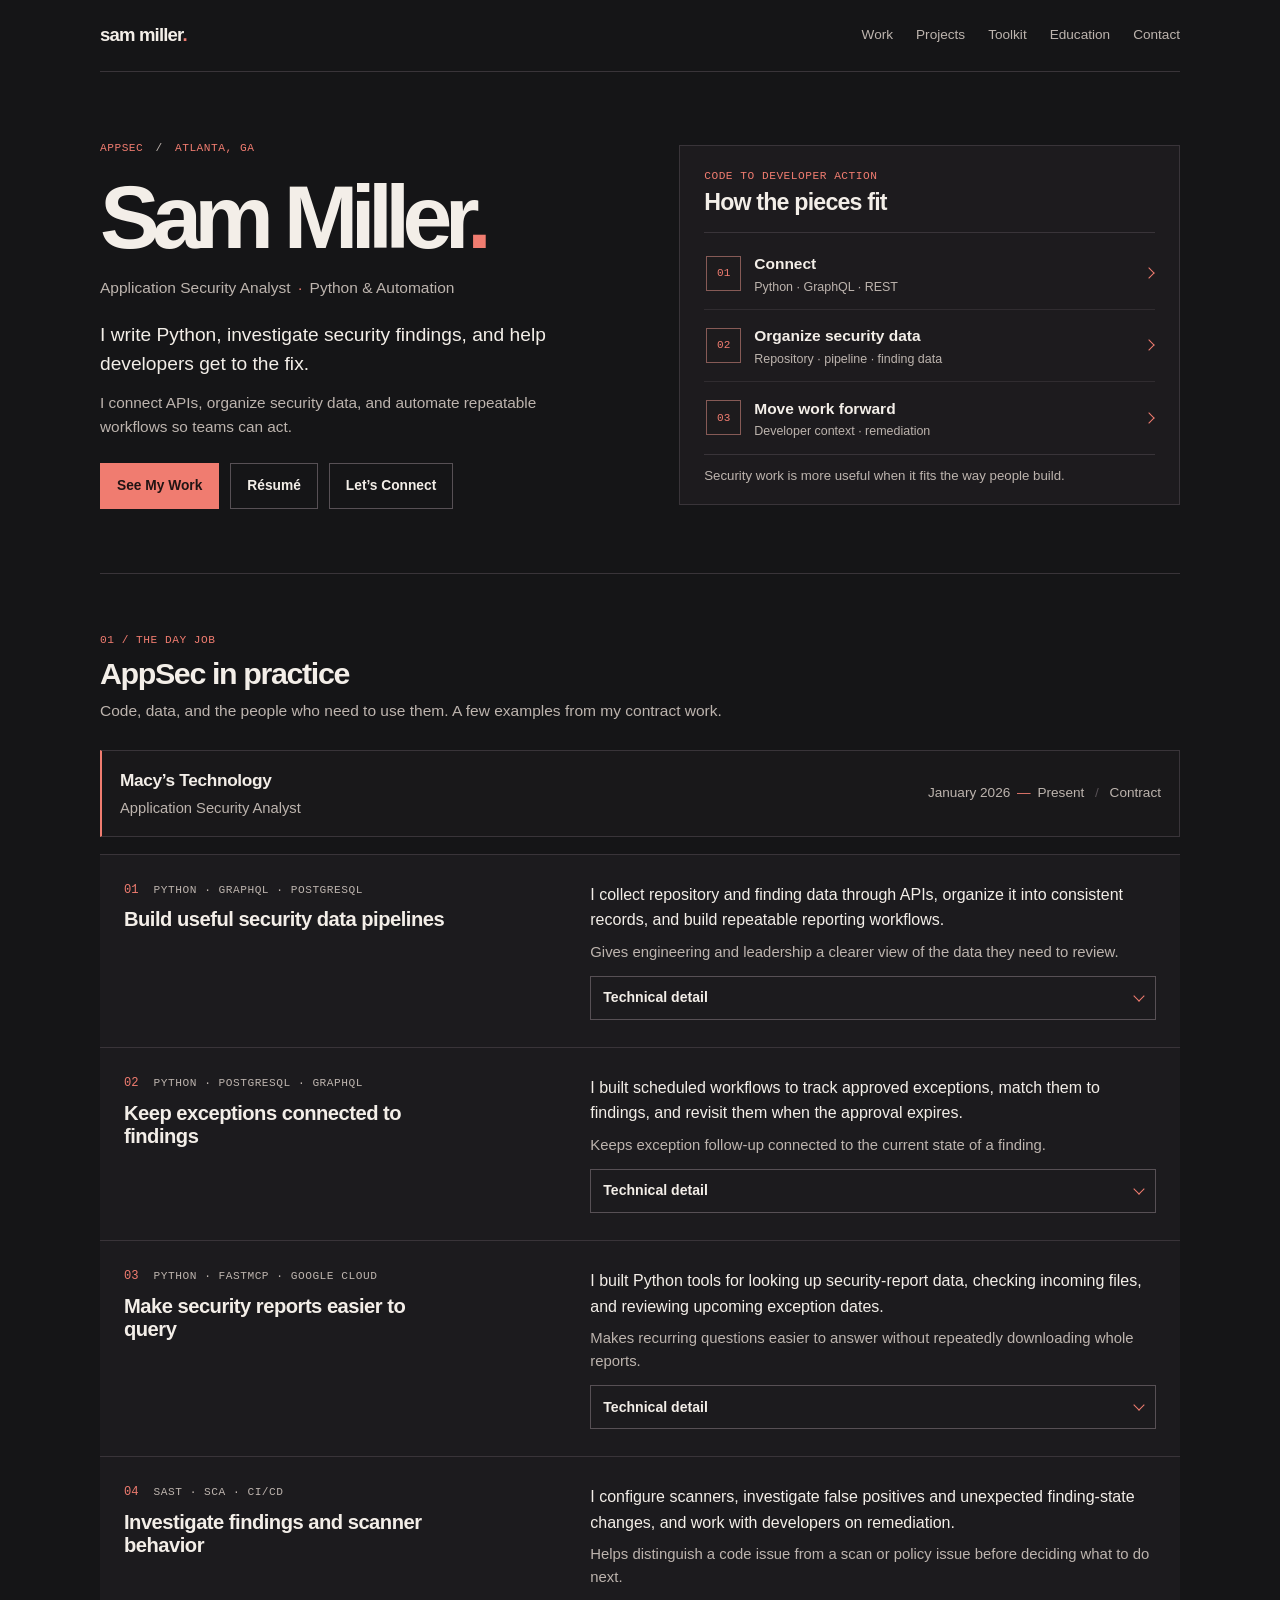
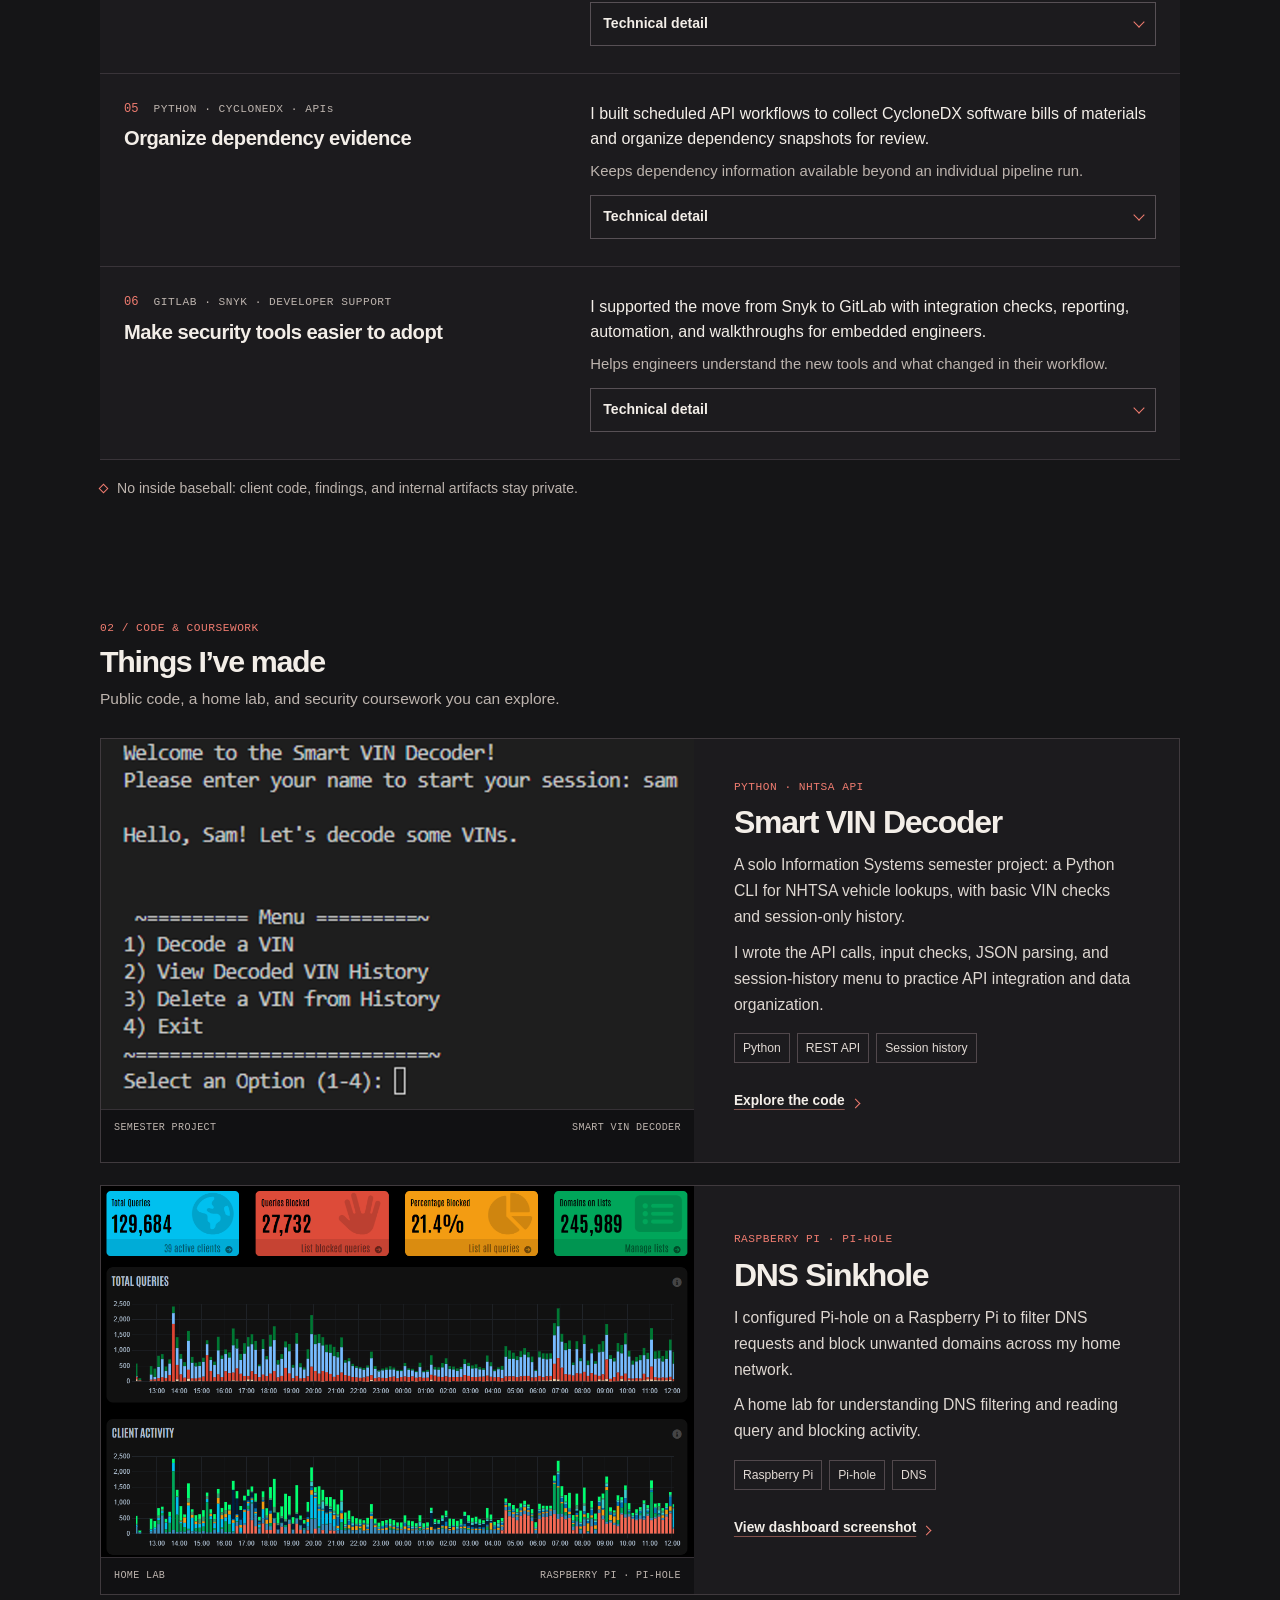
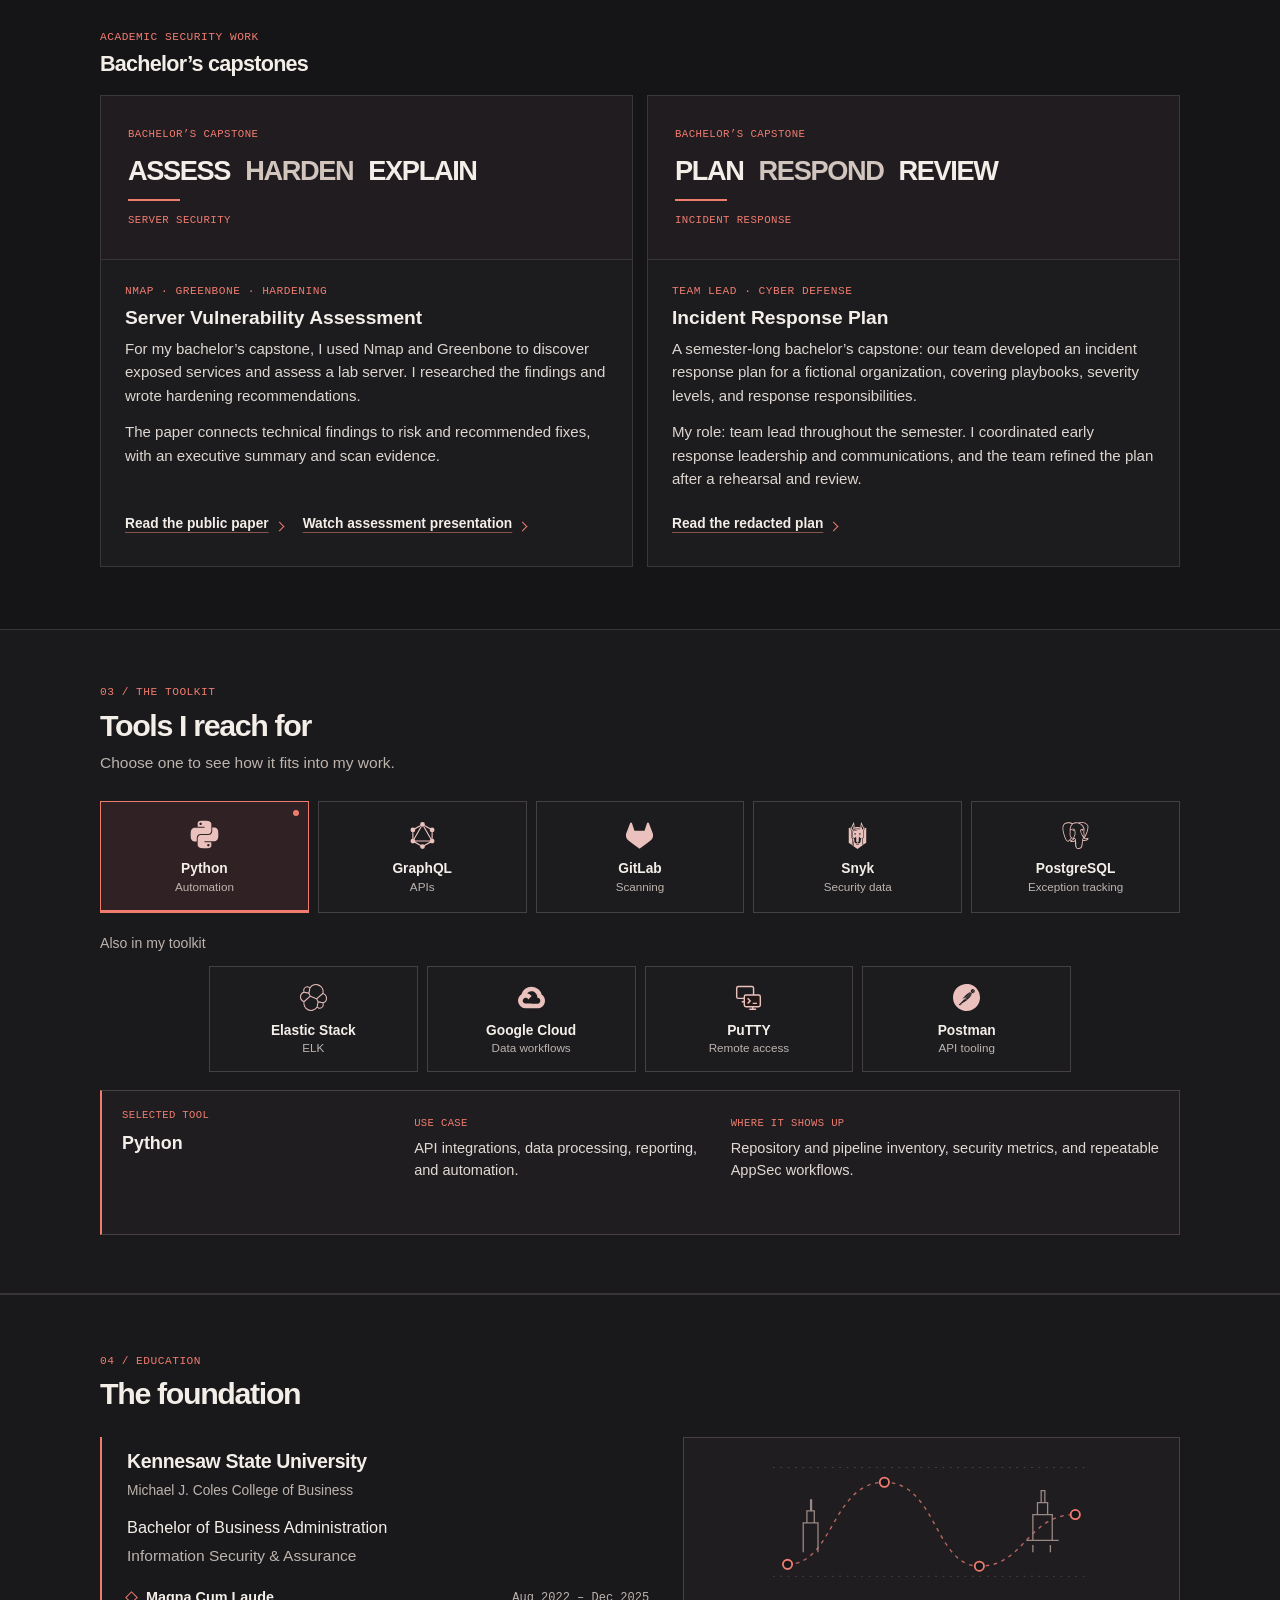
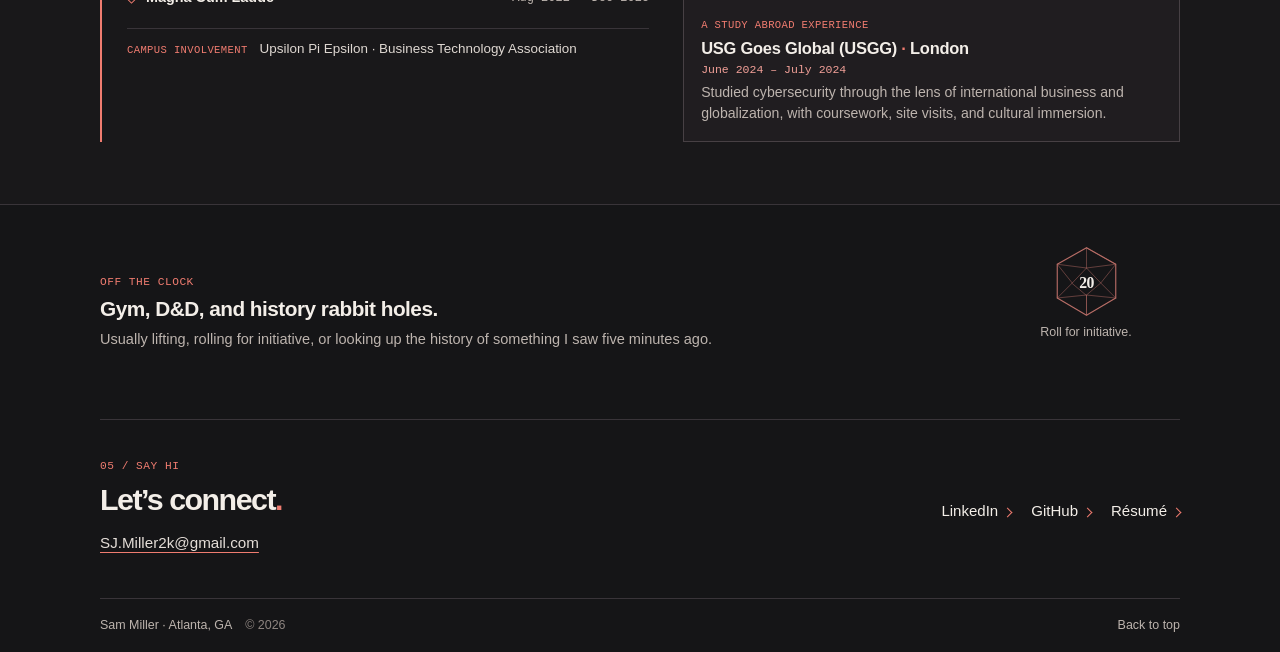
==== commit 876b5ddb: "Revert "Reduce work section density with concise summaries and open spacing" This reverts commit 190" ====
--- a/index.html
+++ b/index.html
@@ -44,35 +44,41 @@
 </section>
 
 <section id="work" class="section work-section wrap" aria-labelledby="work-title">
-  <header class="section-heading"><p class="eyebrow">01 / THE DAY JOB</p><h2 id="work-title">AppSec in practice</h2><p>A few things I build, automate, and investigate.</p></header>
+  <header class="section-heading"><p class="eyebrow">01 / THE DAY JOB</p><h2 id="work-title">AppSec in practice</h2><p>Code, data, and the people who need to use them. A few examples from my contract work.</p></header>
   <div class="employment">
     <div class="employer-lockup"><p class="employer-name">Macy&rsquo;s Technology</p><p class="employer-role">Application Security Analyst</p></div>
     <p class="employment-dates"><time datetime="2026-01">January 2026</time> <span aria-hidden="true">—</span> Present <span class="employment-divider" aria-hidden="true">/</span> Contract</p>
   </div>
   <div class="work-grid">
     <article class="work-card" id="reporting">
-      <div class="work-heading"><div class="work-card-top"><span class="work-icon" aria-hidden="true">01</span><p class="eyebrow">PYTHON <span aria-hidden="true">·</span> GRAPHQL <span aria-hidden="true">·</span> POSTGRESQL</p></div><h3>Security data pipelines</h3></div><p class="work-description">I turn API data into organized security reports for engineering teams and leadership.</p>
-      <details class="work-detail"><summary>Technical detail<span class="sr-only">: Security data pipelines</span></summary><p>I use Python to discover repositories, collect data concurrently, and bring related records together. Reports can be stored in Google Cloud Storage and PostgreSQL for later review.</p><p class="work-reason">Gives engineering and leadership a clearer view of the data they need to review.</p></details>
+      <div class="work-heading"><div class="work-card-top"><span class="work-icon" aria-hidden="true">01</span><p class="eyebrow">PYTHON <span aria-hidden="true">·</span> GRAPHQL <span aria-hidden="true">·</span> POSTGRESQL</p></div><h3>Build useful security data pipelines</h3></div><p class="work-description">I collect repository and finding data through APIs, organize it into consistent records, and build repeatable reporting workflows.</p>
+      <p class="work-reason">Gives engineering and leadership a clearer view of the data they need to review.</p>
+      <details class="work-detail"><summary>Technical detail<span class="sr-only">: Build useful security data pipelines</span></summary><p>I use Python to discover repositories, collect data concurrently, and bring related records together. Reports can be stored in Google Cloud Storage and PostgreSQL for later review.</p></details>
     </article>
     <article class="work-card" id="exceptions">
-      <div class="work-heading"><div class="work-card-top"><span class="work-icon" aria-hidden="true">02</span><p class="eyebrow">PYTHON <span aria-hidden="true">·</span> POSTGRESQL <span aria-hidden="true">·</span> GRAPHQL</p></div><h3>Exception automation</h3></div><p class="work-description">I built scheduled workflows to match approved exceptions to findings and revisit them when they expire.</p>
-      <details class="work-detail"><summary>Technical detail<span class="sr-only">: Exception automation</span></summary><p>Scanner identifiers can change between runs. I normalize finding attributes to help match recurring findings, retain exception history, and check whether an expired exception needs a finding reopened or closed as fixed.</p><p class="work-reason">Keeps exception follow-up connected to the current state of a finding.</p></details>
+      <div class="work-heading"><div class="work-card-top"><span class="work-icon" aria-hidden="true">02</span><p class="eyebrow">PYTHON <span aria-hidden="true">·</span> POSTGRESQL <span aria-hidden="true">·</span> GRAPHQL</p></div><h3>Keep exceptions connected to findings</h3></div><p class="work-description">I built scheduled workflows to track approved exceptions, match them to findings, and revisit them when the approval expires.</p>
+      <p class="work-reason">Keeps exception follow-up connected to the current state of a finding.</p>
+      <details class="work-detail"><summary>Technical detail<span class="sr-only">: Keep exceptions connected to findings</span></summary><p>Scanner identifiers can change between runs. I normalize finding attributes to help match recurring findings, retain exception history, and check whether an expired exception needs a finding reopened or closed as fixed.</p></details>
     </article>
     <article class="work-card" id="report-tools">
-      <div class="work-heading"><div class="work-card-top"><span class="work-icon" aria-hidden="true">03</span><p class="eyebrow">PYTHON <span aria-hidden="true">·</span> FASTMCP <span aria-hidden="true">·</span> GOOGLE CLOUD</p></div><h3>Report query tooling</h3></div><p class="work-description">I built Python tools to query reports, validate incoming files, and check upcoming exception dates.</p>
-      <details class="work-detail"><summary>Technical detail<span class="sr-only">: Report query tooling</span></summary><p>A FastMCP service exposes focused report queries to compatible clients. Python streaming readers process cloud-stored reports, while validation checks catch inconsistent IDs and dates before intake.</p><p class="work-reason">Makes recurring questions easier to answer without repeatedly downloading whole reports.</p></details>
+      <div class="work-heading"><div class="work-card-top"><span class="work-icon" aria-hidden="true">03</span><p class="eyebrow">PYTHON <span aria-hidden="true">·</span> FASTMCP <span aria-hidden="true">·</span> GOOGLE CLOUD</p></div><h3>Make security reports easier to query</h3></div><p class="work-description">I built Python tools for looking up security-report data, checking incoming files, and reviewing upcoming exception dates.</p>
+      <p class="work-reason">Makes recurring questions easier to answer without repeatedly downloading whole reports.</p>
+      <details class="work-detail"><summary>Technical detail<span class="sr-only">: Make security reports easier to query</span></summary><p>A FastMCP service exposes focused report queries to compatible clients. Python streaming readers process cloud-stored reports, while validation checks catch inconsistent IDs and dates before intake.</p></details>
     </article>
     <article class="work-card" id="scanning">
-      <div class="work-heading"><div class="work-card-top"><span class="work-icon" aria-hidden="true">04</span><p class="eyebrow">SAST <span aria-hidden="true">·</span> SCA <span aria-hidden="true">·</span> CI/CD</p></div><h3>Scanner investigation</h3></div><p class="work-description">I investigate scanner behavior and false positives, then work with developers on remediation.</p>
-      <details class="work-detail"><summary>Technical detail<span class="sr-only">: Scanner investigation</span></summary><p>I compare finding history with pipeline and scanner activity to understand why a result changed. I explain the evidence to engineers and help the team decide on follow-up.</p><p class="work-reason">Helps distinguish a code issue from a scan or policy issue before deciding what to do next.</p></details>
+      <div class="work-heading"><div class="work-card-top"><span class="work-icon" aria-hidden="true">04</span><p class="eyebrow">SAST <span aria-hidden="true">·</span> SCA <span aria-hidden="true">·</span> CI/CD</p></div><h3>Investigate findings and scanner behavior</h3></div><p class="work-description">I configure scanners, investigate false positives and unexpected finding-state changes, and work with developers on remediation.</p>
+      <p class="work-reason">Helps distinguish a code issue from a scan or policy issue before deciding what to do next.</p>
+      <details class="work-detail"><summary>Technical detail<span class="sr-only">: Investigate findings and scanner behavior</span></summary><p>I compare finding history with pipeline and scanner activity to understand why a result changed. I explain the evidence to engineers and help the team decide on follow-up.</p></details>
     </article>
     <article class="work-card" id="dependencies">
-      <div class="work-heading"><div class="work-card-top"><span class="work-icon" aria-hidden="true">05</span><p class="eyebrow">PYTHON <span aria-hidden="true">·</span> CYCLONEDX <span aria-hidden="true">·</span> APIs</p></div><h3>Dependency snapshots</h3></div><p class="work-description">I automate SBOM collection and organize dependency snapshots so they are easier to find and review.</p>
-      <details class="work-detail"><summary>Technical detail<span class="sr-only">: Dependency snapshots</span></summary><p>Python connects to GitLab REST and GraphQL APIs to gather SBOM artifacts. Scheduled collection and consistent storage keep the snapshots organized and easier to find.</p><p class="work-reason">Keeps dependency information available beyond an individual pipeline run.</p></details>
+      <div class="work-heading"><div class="work-card-top"><span class="work-icon" aria-hidden="true">05</span><p class="eyebrow">PYTHON <span aria-hidden="true">·</span> CYCLONEDX <span aria-hidden="true">·</span> APIs</p></div><h3>Organize dependency evidence</h3></div><p class="work-description">I built scheduled API workflows to collect CycloneDX software bills of materials and organize dependency snapshots for review.</p>
+      <p class="work-reason">Keeps dependency information available beyond an individual pipeline run.</p>
+      <details class="work-detail"><summary>Technical detail<span class="sr-only">: Organize dependency evidence</span></summary><p>Python connects to GitLab REST and GraphQL APIs to gather SBOM artifacts. Scheduled collection and consistent storage keep the snapshots organized and easier to find.</p></details>
     </article>
     <article class="work-card" id="migration">
-      <div class="work-heading"><div class="work-card-top"><span class="work-icon" aria-hidden="true">06</span><p class="eyebrow">GITLAB <span aria-hidden="true">·</span> SNYK <span aria-hidden="true">·</span> DEVELOPER SUPPORT</p></div><h3>Security tool adoption</h3></div><p class="work-description">I supported the Snyk-to-GitLab transition with integration checks, automation, and engineer walkthroughs.</p>
-      <details class="work-detail"><summary>Technical detail<span class="sr-only">: Security tool adoption</span></summary><p>I walked engineers through scanning changes and expectations, then adapted reporting and exception workflows to support the transition.</p><p class="work-reason">Helps engineers understand the new tools and what changed in their workflow.</p></details>
+      <div class="work-heading"><div class="work-card-top"><span class="work-icon" aria-hidden="true">06</span><p class="eyebrow">GITLAB <span aria-hidden="true">·</span> SNYK <span aria-hidden="true">·</span> DEVELOPER SUPPORT</p></div><h3>Make security tools easier to adopt</h3></div><p class="work-description">I supported the move from Snyk to GitLab with integration checks, reporting, automation, and walkthroughs for embedded engineers.</p>
+      <p class="work-reason">Helps engineers understand the new tools and what changed in their workflow.</p>
+      <details class="work-detail"><summary>Technical detail<span class="sr-only">: Make security tools easier to adopt</span></summary><p>I walked engineers through scanning changes and expectations, then adapted reporting and exception workflows to support the transition.</p></details>
     </article>
   </div>
   <p class="private-note"><span class="private-note-mark" aria-hidden="true"></span>No inside baseball: client code, findings, and internal artifacts stay private.</p>
--- a/styles.css
+++ b/styles.css
@@ -80,16 +80,16 @@
 .employment-dates > span:first-of-type { color: var(--red); padding-inline: 3px; }
 .employment-divider { color: var(--line-strong); padding-inline: 7px; }
 .work-grid { display: grid; grid-template-columns: 1fr; gap: 0; border-top: 1px solid var(--line); }
-.work-card { min-width: 0; display: grid; grid-template-columns: minmax(0, .9fr) minmax(0, 1.2fr); grid-template-areas: "heading description" "heading detail"; gap: 12px 52px; padding: 36px 0; border-bottom: 1px solid var(--line); }
+.work-card { min-width: 0; display: grid; grid-template-columns: minmax(0, .9fr) minmax(0, 1.2fr); grid-template-areas: "heading description" "heading reason" "heading detail"; gap: 8px 42px; padding: 27px 24px; border-bottom: 1px solid var(--line); background: var(--panel); }
 .work-heading { grid-area: heading; }
 .work-card-top { margin-bottom: 10px; display: flex; align-items: baseline; gap: 15px; }
 .work-card .eyebrow { color: var(--muted); }
 .work-icon { color: var(--red); font: .76rem var(--mono); }
 .work-card h3 { font-size: 1.26rem; letter-spacing: -.025em; max-width: 330px; }
 .work-description { grid-area: description; color: var(--text); font-size: 1rem; line-height: 1.6; }
-.work-detail .work-reason { margin-top: 12px; padding: 0; color: var(--muted); font-size: .94rem; line-height: 1.65; }
+.work-reason { grid-area: reason; color: var(--muted); font-size: .93rem; line-height: 1.55; }
 .work-detail { grid-area: detail; margin-top: 4px; }
-.work-detail summary { display: flex; align-items: center; justify-content: flex-start; gap: 12px; min-height: 44px; width: fit-content; list-style: none; padding: 9px 0; border-bottom: 1px solid var(--line-strong); color: var(--text); cursor: pointer; font-size: .88rem; font-weight: 600; transition: border-color .16s ease; }
+.work-detail summary { display: flex; align-items: center; justify-content: space-between; gap: 12px; min-height: 44px; width: 100%; list-style: none; padding: 9px 12px; border: 1px solid var(--line-strong); color: var(--text); cursor: pointer; font-size: .88rem; font-weight: 600; transition: border-color .16s ease; }
 .work-detail summary::-webkit-details-marker { display: none; }
 .work-detail summary::after { content: ""; width: 7px; height: 7px; flex: 0 0 7px; border-right: 1.5px solid var(--red); border-bottom: 1.5px solid var(--red); transform: translateY(-2px) rotate(45deg); }
 .work-detail summary:hover { border-color: var(--red); }
@@ -282,7 +282,7 @@
   .employer-role { font-size: .87rem; }
   .employment-dates { margin-top: 5px; font-size: .82rem; }
   .work-grid { gap: 0; }
-  .work-card { grid-template-columns: 1fr; grid-template-areas: "heading" "description" "detail"; gap: 12px; padding: 28px 0; }
+  .work-card { grid-template-columns: 1fr; grid-template-areas: "heading" "description" "reason" "detail"; gap: 10px; padding: 22px 18px; }
   .work-description { font-size: .97rem; }
   .work-card h3 { max-width: none; margin-bottom: 2px; }
   .private-note { align-items: flex-start; font-size: .85rem; line-height: 1.5; }
